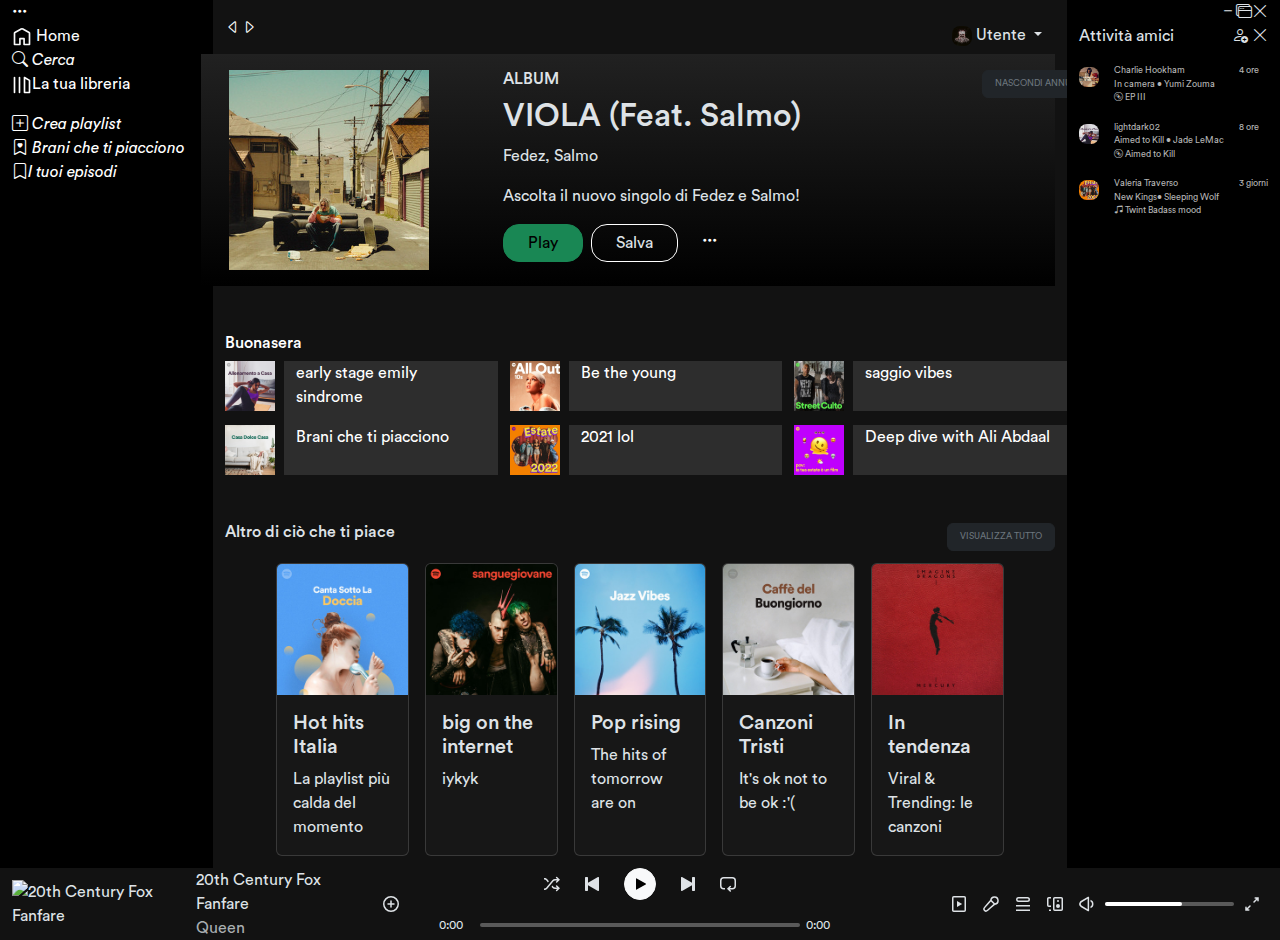
==== index.html @ 082aaffb "Merge branch 'develop' into Riccardo-search" ====
<!DOCTYPE html>
<html lang="en">
  <head>
    <meta charset="utf-8" />
    <meta name="viewport" content="width=device-width, initial-scale=1" />
    <title>Homepage spotify</title>
    <link
      href="https://cdn.jsdelivr.net/npm/bootstrap@5.3.2/dist/css/bootstrap.min.css"
      rel="stylesheet"
      integrity="sha384-T3c6CoIi6uLrA9TneNEoa7RxnatzjcDSCmG1MXxSR1GAsXEV/Dwwykc2MPK8M2HN"
      crossorigin="anonymous"
    />
    <link
      rel="stylesheet"
      href="https://cdn.jsdelivr.net/npm/bootstrap-icons@1.11.3/font/bootstrap-icons.min.css"
    />
    <link rel="stylesheet" href="assets/css/circular-font.css" />
    <link rel="stylesheet" href="assets/scss/main.css">
    <link rel="stylesheet" href="assets/scss/homepage.css" />
  </head>
  <body data-bs-theme="dark">
    <main>
      <div class="container-fluid">
        <div class="row">
          <div class="col-2 bg-black d-none d-md-block">
            <div class="mb-3">
              <a href="#" class="text-white">
                <i class="bi bi-three-dots"></i
              ></a>
              <br />
              <a href="#" class="text-light text-decoration-none">
                <svg
                  data-encore-id="icon"
                  role="img"
                  aria-hidden="true"
                  class="Svg-sc-ytk21e-0 bneLcE home-icon"
                  viewBox="0 0 24 24"
                >
                  <path
                    d="M12.5 3.247a1 1 0 0 0-1 0L4 7.577V20h4.5v-6a1 1 0 0 1 1-1h5a1 1 0 0 1 1 1v6H20V7.577l-7.5-4.33zm-2-1.732a3 3 0 0 1 3 0l7.5 4.33a2 2 0 0 1 1 1.732V21a1 1 0 0 1-1 1h-6.5a1 1 0 0 1-1-1v-6h-3v6a1 1 0 0 1-1 1H3a1 1 0 0 1-1-1V7.577a2 2 0 0 1 1-1.732l7.5-4.33z"
                  ></path>
                </svg>
                Home</a
              >
              <br />
              <a href="#" class="text-light text-decoration-none">
                <i class="bi bi-search"> Cerca</i></a
              >
              <br />
              <a href="#" class="text-white text-decoration-none">
                <svg
                  data-encore-id="icon"
                  role="img"
                  aria-hidden="true"
                  viewBox="0 0 24 24"
                  class="Svg-sc-ytk21e-0 bneLcE"
                >
                  <path
                    d="M14.5 2.134a1 1 0 0 1 1 0l6 3.464a1 1 0 0 1 .5.866V21a1 1 0 0 1-1 1h-6a1 1 0 0 1-1-1V3a1 1 0 0 1 .5-.866zM16 4.732V20h4V7.041l-4-2.309zM3 22a1 1 0 0 1-1-1V3a1 1 0 0 1 2 0v18a1 1 0 0 1-1 1zm6 0a1 1 0 0 1-1-1V3a1 1 0 0 1 2 0v18a1 1 0 0 1-1 1z"
                  ></path></svg
                >La tua libreria</a
              >
            </div>
            <div>
              <a href="#" class="text-white text-decoration-none">
                <i class="bi bi-plus-square"> Crea playlist</i></a
              >
              <br />
              <a href="#" class="text-white text-decoration-none">
                <i class="bi bi-bookmark-heart"> Brani che ti piacciono</i></a
              >
              <br />
              <a href="#" class="text-white text-decoration-none">
                <i class="bi bi-bookmark">I tuoi episodi</i>
              </a>
            </div>
            <div id="to-fill"></div>
          </div>
          <div class="col-12 col-md-8">
            <div class="row mt-3">
              <div class="col d-flex justify-content-between">
                <div class="d-flex flex-grow-1">
                  <a class="text-white" href="#"
                    ><i class="bi bi-caret-left"></i
                  ></a>
                  <a class="text-white" href="#"
                    ><i class="bi bi-caret-right"></i
                  ></a>
                </div>
                <div class="dropdown">
                  <button
                    class="btn btn-black dropdown-toggle"
                    type="button"
                    data-bs-toggle="dropdown"
                    aria-expanded="false"
                  >
                    <img
                      src="./assets/imgs/main/image-1.jpg"
                      alt="avatar"
                      class="avatar rounded-3"
                    />
                    Utente
                  </button>
                  <ul class="dropdown-menu">
                    <li><a class="dropdown-item" href="#">Action</a></li>
                    <li>
                      <a class="dropdown-item" href="#">Another action</a>
                    </li>
                    <li>
                      <a class="dropdown-item" href="#">Something else here</a>
                    </li>
                  </ul>
                </div>
              </div>
              <div class="row annuncio p-3 d-none d-md-flex">
                <div class="col-4">
                  <img
                    src="./assets/imgs/main/image-12.jpg"
                    alt="copertina album"
                    class="copertina"
                  />
                </div>
                <div class="col-7">
                  <h6>ALBUM</h6>
                  <h2>VIOLA (Feat. Salmo)</h2>
                  <p>Fedez, Salmo</p>
                  <p>Ascolta il nuovo singolo di Fedez e Salmo!</p>
                  <button
                    type="button"
                    class="btn btn-success roundel px-4 text-black"
                  >
                    Play
                  </button>
                  <button
                    type="button"
                    class="btn btn-black border border-white roundel px-4 mx-1"
                  >
                    Salva
                  </button>
                  <a href="#" class="text-white mx-3">
                    <i class="bi bi-three-dots"></i
                  ></a>
                </div>
                <div class="col-1">
                  <button
                    type="button"
                    class="btn btn-dark nascondi text-secondary"
                  >
                    NASCONDI ANNUNCI
                  </button>
                </div>
              </div>
            </div>
            <div class="col buonasera mt-5">
              <h6 class="text-white">Buonasera</h6>
              <div class="row">
                <!-- da mettere alla row qui sopra il gatter -->
                <div class="col">
                  <div class="row">
                    <div class="col-6 col-md-4">
                      <div class="row">
                        <div class="col-3">
                          <img src="./assets/imgs/main/image-14.jpg" />
                        </div>
                        <div class="col-9 early">
                          <p class="text-white">early stage emily sindrome</p>
                        </div>
                      </div>
                    </div>

                    <div class="col-6 col-md-4">
                      <div class="row">
                        <div class="col-3">
                          <img src="./assets/imgs/search/image-12.jpg" />
                        </div>
                        <div class="col-9 early">
                          <p class="text-white">Be the young</p>
                        </div>
                      </div>
                    </div>
                    <div class="col-6 col-md-4">
                      <div class="row">
                        <div class="col-3">
                          <img src="./assets/imgs/main/image-19.jpg" />
                        </div>
                        <div class="col-9 early">
                          <p class="text-white">saggio vibes</p>
                        </div>
                      </div>
                    </div>
                    <div class="col-6 col-md-4">
                      <div class="row">
                        <div class="col-3">
                          <img src="./assets/imgs/main/image-15.jpg" />
                        </div>
                        <div class="col-9 early">
                          <p class="text-white">Brani che ti piacciono</p>
                        </div>
                      </div>
                    </div>

                    <div class="col-6 col-md-4">
                      <div class="row">
                        <div class="col-3">
                          <img src="./assets/imgs/main/image-18.jpg" />
                        </div>
                        <div class="col-9 early">
                          <p class="text-white">2021 lol</p>
                        </div>
                      </div>
                    </div>

                    <div class="col-6 col-md-4">
                      <div class="row">
                        <div class="col-3">
                          <img src="./assets/imgs/main/image-2.jpg" />
                        </div>
                        <div class="col-9 early">
                          <p class="text-white">Deep dive with Ali Abdaal</p>
                        </div>
                      </div>
                    </div>
                  </div>
                </div>
              </div>
            </div>
            <div class="col mt-5">
              <div class="d-flex justify-content-between">
                <h6>Altro di ciò che ti piace</h6>
                <button
                  type="button"
                  class="btn btn-dark nascondi text-secondary"
                >
                  VISUALIZZA TUTTO
                </button>
              </div>
              <div
                class="row justify-content-center p-1 overflow-y-hidden flex-nowrap flex-lg-wrap"
              >
                <div class="col-4 col-md-2 p-1 m-1">
                  <div class="card h-100">
                    <img
                      src="./assets/imgs/main/image-9.jpg"
                      class="card-img-top"
                      alt="music"
                    />
                    <div class="card-body">
                      <h5 class="card-title">Hot hits Italia</h5>
                      <p class="card-text">La playlist più calda del momento</p>
                    </div>
                  </div>
                </div>
                <div class="col-4 col-md-2 p-1 m-1">
                  <div class="card h-100">
                    <img
                      src="./assets/imgs/main/image-8.jpg"
                      class="card-img-top"
                      alt="music"
                    />
                    <div class="card-body">
                      <h5 class="card-title">big on the internet</h5>
                      <p class="card-text">iykyk</p>
                    </div>
                  </div>
                </div>
                <div class="col-4 col-md-2 p-1 m-1">
                  <div class="card h-100">
                    <img
                      src="./assets/imgs/main/image-6.jpg"
                      class="card-img-top"
                      alt="music"
                    />
                    <div class="card-body">
                      <h5 class="card-title">Pop rising</h5>
                      <p class="card-text">The hits of tomorrow are on</p>
                    </div>
                  </div>
                </div>
                <div class="col-4 col-md-2 p-1 m-1">
                  <div class="card h-100">
                    <img
                      src="./assets/imgs/main/image-7.jpg"
                      class="card-img-top"
                      alt="music"
                    />
                    <div class="card-body">
                      <h5 class="card-title">Canzoni Tristi</h5>
                      <p class="card-text">It's ok not to be ok :'(</p>
                    </div>
                  </div>
                </div>
                <div class="col-4 col-md-2 p-1 m-1">
                  <div class="card h-100">
                    <img
                      src="./assets/imgs/main/image-11.jpg"
                      class="card-img-top"
                      alt="music"
                    />
                    <div class="card-body">
                      <h5 class="card-title">In tendenza</h5>
                      <p class="card-text">Viral & Trending: le canzoni</p>
                    </div>
                  </div>
                </div>
              </div>
            </div>
          </div>
          <div class="col-2 d-none d-md-block bg-black">
            <div class="d-flex justify-content-end">
              <i class="bi bi-dash"></i>
              <i class="bi bi-window-stack"></i>
              <i class="bi bi-x-lg"></i>
            </div>

            <div class="d-flex justify-content-between">
              <p>Attività amici</p>
              <p>
                <i class="bi bi-person-add"></i>
                <i class="bi bi-x-lg"></i>
              </p>
            </div>
            <div class="row">
              <div class="col-2">
                <img
                  src="./assets/imgs/main/image-16.jpg"
                  class="avatar rounded-3"
                  alt="avatar"
                />
              </div>
              <div class="col-7 nascondi">
                <p>
                  Charlie Hookham<br />In camera • Yumi Zouma <br /><i
                    class="bi bi-disc"
                  ></i>
                  EP III
                </p>
              </div>
              <div class="col-3 nascondi">4 ore</div>
            </div>
            <div class="row">
              <div class="col-2">
                <img
                  src="./assets/imgs/main/image-14.jpg"
                  class="avatar rounded-3"
                  alt="avatar"
                />
              </div>
              <div class="col-7 nascondi">
                <p>
                  lightdark02<br />Aimed to Kill • Jade LeMac <br /><i
                    class="bi bi-disc"
                  ></i>
                  Aimed to Kill
                </p>
              </div>
              <div class="col-3 nascondi">8 ore</div>
            </div>
            <div class="row">
              <div class="col-2">
                <img
                  src="./assets/imgs/main/image-18.jpg"
                  class="avatar rounded-3"
                  alt="avatar"
                />
              </div>
              <div class="col-7 nascondi">
                <p>
                  Valeria Traverso<br />New Kings• Sleeping Wolf<br /><i
                    class="bi bi-music-note-beamed"
                  ></i>
                  Twint Badass mood
                </p>
              </div>
              <div class="col-3 nascondi">3 giorni</div>
            </div>
          </div>
        </div>
      </div>
    </main>
    <footer>
      <div class="container-fluid">
        <div class="row player">
          <div class="col-md-4 d-flex align-items-center">
            <div>
              <!-- Cover image -->
              <img id="player-cover-image" src="" alt="" />
            </div>
            <div class="mx-2">
              <p class="m-0" id="player-title"></p>
              <p class="m-0 "><a id="player-artist" href="##" class="text-decoration-underline-hover text-decoration-none text-body-secondary"></a></p>
            </div>
            <div class="m-3"><button
              class="btn background-transparent border-0 d-flex p-0"><span class="icon-medium"><i class="si si-plus-circle"></i></span></button></div>
          </div>
          <div class="col-md-4">
            <div class="audio-icons d-flex align-items-center justify-content-center column-gap-4">
              <button class="btn background-transparent border-0 d-flex p-0" id="player-shuffle"><span class="icon-medium"><i class="si si-shuffle"></i></span></button>
              <button class="btn background-transparent border-0 d-flex p-0" id="player-prev">
              <span class="icon-medium "><i class="si si-prev"></i></span></button>
              <button
              id="player-play-pause-button"
                class="btn btn-light p-0 d-flex align-items-center justify-content-center rounded-circle play-pause-button"
                aria-label="Play"
                data-testid="control-button-playpause"
                style="--button-size: 32px"
              >
                <span class="icon-medium"><i class="si si-play"></i></span>
              </button>
              <button class="btn background-transparent border-0 d-flex p-0" id="player-next"><span class="icon-medium"><i class="si si-next"></i></span></button>
              <button class="btn background-transparent border-0 d-flex p-0" id="player-loop"><span class="icon-medium"><i class="si si-loop"></i></span></button>

            </div>
            <audio id="audio-player" class="d-none" controls>
              <!-- inserire qui l'id del brano corrente -->
              <source id="audio-source" src="" type="audio/mp3" />
            </audio>
            <div id="custom-audio-controls" class="mt-3 d-flex align-items-center column-gap-1">
              <span id="current-time" class="time">0:00</span>
              
              <input type="range" id="seek-bar" value="0" min="0" max="0" step="0.000001" class="w-100"/>
              <span id="duration" class="time">0:00</span>
            </div>
          </div>
          <div
            class="col-md-4 d-flex flex-row align-items-center justify-content-end"
          >
            <button
              class="btn background-transparent border-0 d-flex p-2"
              data-testid="control-button-npv"
              data-active="true"
              aria-pressed="true"
              aria-label="Vista Stai ascoltando"
              data-encore-id="buttonTertiary"
            >
              <span
                class="icon-medium"
                ><i class="si si-play-square"></i></span>
            </button>
            <button
              class="btn background-transparent border-0 d-flex p-2"
              data-testid="lyrics-button"
              data-active="false"
              aria-pressed="false"
              aria-label="Lyrics"
              data-encore-id="buttonTertiary"
            >
              <span
                class="icon-medium"
                ><i class="si si-microphone"></i></span>
            </button>
            <button
              class="btn background-transparent border-0 d-flex p-2"
              data-testid="control-button-queue"
              data-active="false"
              aria-pressed="false"
              aria-label="Coda"
              data-encore-id="buttonTertiary"
              id="player-quee"
            >
              <span class="icon-medium"><i class="si si-quee"></i></span>
            </button>
            <button
              class="btn background-transparent border-0 d-flex p-2"
              aria-label="Connetti a un dispositivo"
              aria-expanded="false"
              id="device-picker-icon-button"
            >
              <span class="icon-medium"><i class="si si-devices"></i></span>
            </button>
            <div
              class="d-flex align-items-center"
              data-testid="volume-bar"
              dir="ltr"
              style="--button-size: 32px; --slider-width: 100%"
            >
              <button
                class="btn background-transparent border-0 d-flex p-2"
                aria-label="Disattiva audio"
                aria-describedby="volume-icon"
                data-testid="volume-bar-toggle-mute-button"
                id="volume-button"
              >
                <span class="icon-medium"><i class="si si-volume-medium"></i></span>
              </button>
              <div class="d-flex">
                <div class="d-flex">
                  <label class="hidden-visually d-flex"
                    ><input type="range" min="0" max="1" step="0.01" value="0.6" id="volume-input"
                  /></label>
                  <div
                    class="d-flex"
                    data-testid="progress-bar"
                    style="--progress-bar-transform: 100%"
                  >
                    <div
                      class="d-flex"
                      data-testid="progress-bar-background"
                    >
                      <div class=" d-flex">
                        <div class=" d-flex"></div>
                      </div>
                      <div class="d-flex" ></div>
                    </div>
                    <div style="width: 100%"></div>
                  </div>
                </div>
              </div>
            </div>
            <button
              class="btn background-transparent border-0 d-flex p-2"
              data-testid="pip-toggle-button"
              data-active="false"
              aria-pressed="false"
              aria-label="Apri mini player"
              data-encore-id="buttonTertiary"
            >
              <span class="icon-medium"><i class="si si-fullscreen"></i></span>
            </button>
          </div>
        </div>
      </div>
    </footer>

    <script
      src="https://cdn.jsdelivr.net/npm/bootstrap@5.3.2/dist/js/bootstrap.bundle.min.js"
      integrity="sha384-C6RzsynM9kWDrMNeT87bh95OGNyZPhcTNXj1NW7RuBCsyN/o0jlpcV8Qyq46cDfL"
      crossorigin="anonymous"
    ></script>
    <script src="script/icons.js"></script>
    <script src="script/tools.js"></script>
    <!-- <script src="https://code.jquery.com/jquery-3.6.4.min.js"></script> -->
    <script src="script/player2.js"></script>
  </body>
</html>
---- assets/css/circular-font.css ----
@font-face {
  font-family: "Circular";
  src: url(../fonts/CircularStd-Light.otf);
  font-weight: 300;
  font-style: normal;
}
@font-face {
  font-family: "Circular";
  src: url(../fonts/CircularStd-LightItalic.otf);
  font-weight: 300;
  font-style: italic;
}
@font-face {
  font-family: "Circular";
  src: url(../fonts/CircularStd-Book.otf);
  font-weight: 400;
  font-style: normal;
}
@font-face {
  font-family: "Circular";
  src: url(../fonts/CircularStd-BookItalic.otf);
  font-weight: 400;
  font-style: italic;
}
@font-face {
  font-family: "Circular";
  src: url(../fonts/CircularStd-Medium.otf);
  font-weight: 500;
  font-style: normal;
}
@font-face {
  font-family: "Circular";
  src: url(../fonts/CircularStd-MediumItalic.otf);
  font-weight: 500;
  font-style: italic;
}
@font-face {
  font-family: "Circular";
  src: url(../fonts/CircularStd-MediumItalic.otf);
  font-weight: 500;
  font-style: italic;
}
@font-face {
  font-family: "Circular";
  src: url(../fonts/CircularStd-Bold.otf);
  font-weight: 700;
  font-style: normal;
}
@font-face {
  font-family: "Circular";
  src: url(../fonts/CircularStd-BoldItalic.otf);
  font-weight: 700;
  font-style: italic;
}
@font-face {
  font-family: "Circular";
  src: url(../fonts/CircularStd-Black.otf);
  font-weight: 900;
  font-style: normal;
}
@font-face {
  font-family: "Circular";
  src: url(../fonts/CircularStd-BlackItalic.otf);
  font-weight: 900;
  font-style: italic;
}
---- assets/scss/homepage.css ----
body {
  font-family: Circular;
  background-color: #121212;
}

.avatar {
  width: 20px;
}

.copertina {
  width: 200px;
}

.nascondi {
  font-size: 9px;
}

.annuncio {
  background: -webkit-gradient(linear, left top, left bottom, from(#212121), to(#000000));
  background: linear-gradient(to bottom, #212121, #000000);
}

.buonasera img {
  width: 50px;
}

.early {
  background-color: #2d2d2d;
}

.card {
  background-color: #171717;
}

footer img {
  width: 40px;
}

.roundel {
  border-top-right-radius: 1rem;
  border-bottom-right-radius: 1rem;
  border-top-left-radius: 1rem;
  border-bottom-left-radius: 1rem;
}

/* Nasconde i controlli dell'elemento audio tranne la barra dei secondi */
audio {
  width: 100%; /* Imposta la larghezza desiderata */
}

audio::-webkit-media-controls {
  display: none !important;
}

audio::-webkit-media-controls-panel {
  display: -webkit-box;
  display: flex;
  -webkit-box-pack: justify;
          justify-content: space-between;
}

audio::-webkit-media-controls-current-time-display,
audio::-webkit-media-controls-time-remaining-display {
  display: -webkit-box !important;
  display: flex !important;
}

.d-none svg {
  margin-left: 0;
  margin-right: 0;
  width: 20px;
}/*# sourceMappingURL=homepage.css.map */
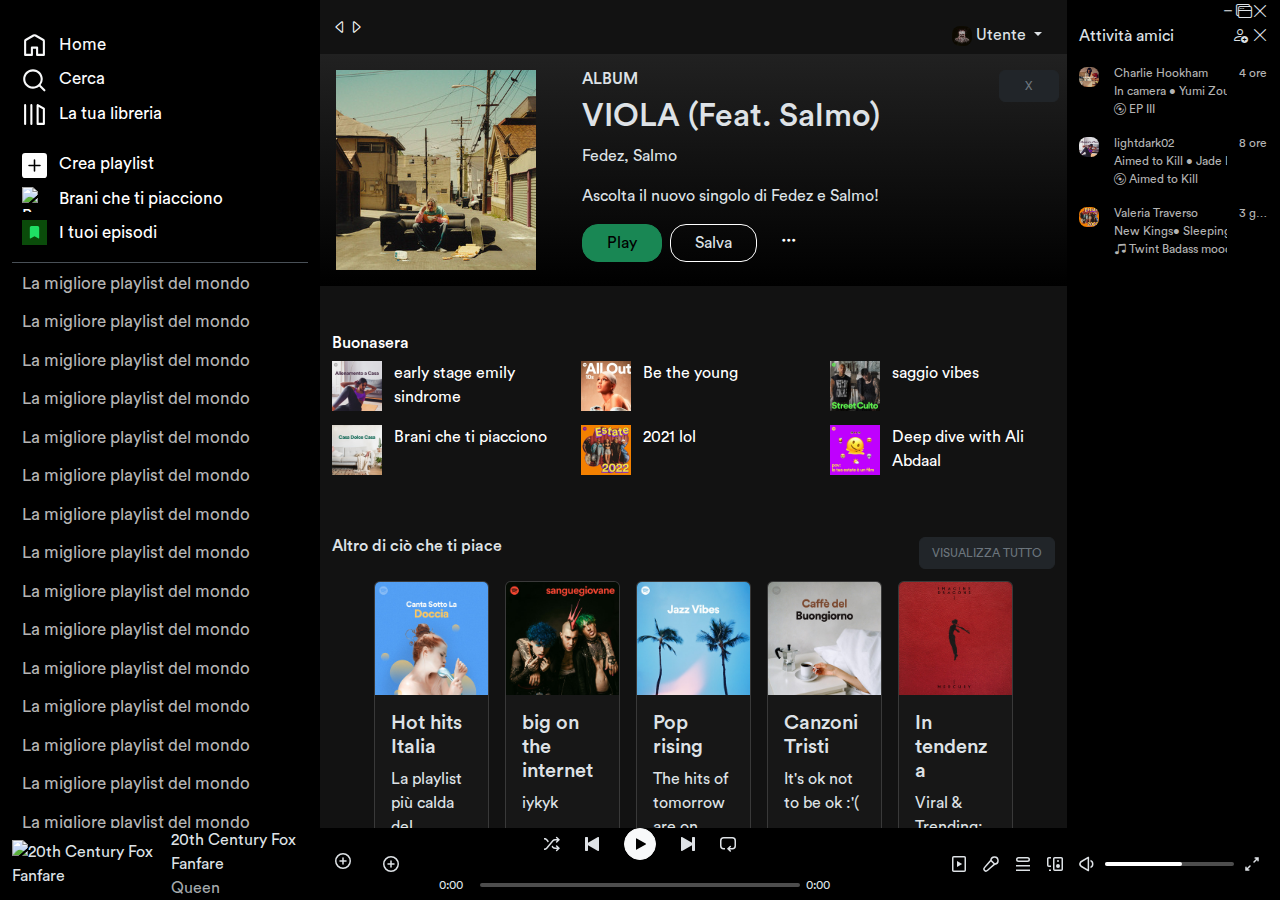
==== commit ffcbe43f: "Merge branch 'develop' into Riccardo-search" ====
--- a/index.html
+++ b/index.html
@@ -1,534 +1,578 @@
 <!DOCTYPE html>
 <html lang="en">
-  <head>
-    <meta charset="utf-8" />
-    <meta name="viewport" content="width=device-width, initial-scale=1" />
-    <title>Homepage spotify</title>
-    <link
-      href="https://cdn.jsdelivr.net/npm/bootstrap@5.3.2/dist/css/bootstrap.min.css"
-      rel="stylesheet"
-      integrity="sha384-T3c6CoIi6uLrA9TneNEoa7RxnatzjcDSCmG1MXxSR1GAsXEV/Dwwykc2MPK8M2HN"
-      crossorigin="anonymous"
-    />
-    <link
-      rel="stylesheet"
-      href="https://cdn.jsdelivr.net/npm/bootstrap-icons@1.11.3/font/bootstrap-icons.min.css"
-    />
-    <link rel="stylesheet" href="assets/css/circular-font.css" />
-    <link rel="stylesheet" href="assets/scss/main.css">
-    <link rel="stylesheet" href="assets/scss/homepage.css" />
-  </head>
-  <body data-bs-theme="dark">
-    <main>
-      <div class="container-fluid">
-        <div class="row">
-          <div class="col-2 bg-black d-none d-md-block">
-            <div class="mb-3">
-              <a href="#" class="text-white">
-                <i class="bi bi-three-dots"></i
-              ></a>
-              <br />
-              <a href="#" class="text-light text-decoration-none">
-                <svg
-                  data-encore-id="icon"
-                  role="img"
-                  aria-hidden="true"
-                  class="Svg-sc-ytk21e-0 bneLcE home-icon"
-                  viewBox="0 0 24 24"
-                >
-                  <path
-                    d="M12.5 3.247a1 1 0 0 0-1 0L4 7.577V20h4.5v-6a1 1 0 0 1 1-1h5a1 1 0 0 1 1 1v6H20V7.577l-7.5-4.33zm-2-1.732a3 3 0 0 1 3 0l7.5 4.33a2 2 0 0 1 1 1.732V21a1 1 0 0 1-1 1h-6.5a1 1 0 0 1-1-1v-6h-3v6a1 1 0 0 1-1 1H3a1 1 0 0 1-1-1V7.577a2 2 0 0 1 1-1.732l7.5-4.33z"
-                  ></path>
-                </svg>
-                Home</a
-              >
-              <br />
-              <a href="#" class="text-light text-decoration-none">
-                <i class="bi bi-search"> Cerca</i></a
-              >
-              <br />
-              <a href="#" class="text-white text-decoration-none">
-                <svg
-                  data-encore-id="icon"
-                  role="img"
-                  aria-hidden="true"
-                  viewBox="0 0 24 24"
-                  class="Svg-sc-ytk21e-0 bneLcE"
-                >
-                  <path
-                    d="M14.5 2.134a1 1 0 0 1 1 0l6 3.464a1 1 0 0 1 .5.866V21a1 1 0 0 1-1 1h-6a1 1 0 0 1-1-1V3a1 1 0 0 1 .5-.866zM16 4.732V20h4V7.041l-4-2.309zM3 22a1 1 0 0 1-1-1V3a1 1 0 0 1 2 0v18a1 1 0 0 1-1 1zm6 0a1 1 0 0 1-1-1V3a1 1 0 0 1 2 0v18a1 1 0 0 1-1 1z"
-                  ></path></svg
-                >La tua libreria</a
-              >
-            </div>
-            <div>
-              <a href="#" class="text-white text-decoration-none">
-                <i class="bi bi-plus-square"> Crea playlist</i></a
-              >
-              <br />
-              <a href="#" class="text-white text-decoration-none">
-                <i class="bi bi-bookmark-heart"> Brani che ti piacciono</i></a
-              >
-              <br />
-              <a href="#" class="text-white text-decoration-none">
-                <i class="bi bi-bookmark">I tuoi episodi</i>
-              </a>
-            </div>
-            <div id="to-fill"></div>
-          </div>
-          <div class="col-12 col-md-8">
-            <div class="row mt-3">
-              <div class="col d-flex justify-content-between">
-                <div class="d-flex flex-grow-1">
-                  <a class="text-white" href="#"
-                    ><i class="bi bi-caret-left"></i
-                  ></a>
-                  <a class="text-white" href="#"
-                    ><i class="bi bi-caret-right"></i
-                  ></a>
-                </div>
-                <div class="dropdown">
-                  <button
-                    class="btn btn-black dropdown-toggle"
-                    type="button"
-                    data-bs-toggle="dropdown"
-                    aria-expanded="false"
-                  >
-                    <img
-                      src="./assets/imgs/main/image-1.jpg"
-                      alt="avatar"
-                      class="avatar rounded-3"
-                    />
-                    Utente
-                  </button>
-                  <ul class="dropdown-menu">
-                    <li><a class="dropdown-item" href="#">Action</a></li>
-                    <li>
-                      <a class="dropdown-item" href="#">Another action</a>
-                    </li>
-                    <li>
-                      <a class="dropdown-item" href="#">Something else here</a>
-                    </li>
-                  </ul>
-                </div>
-              </div>
-              <div class="row annuncio p-3 d-none d-md-flex">
-                <div class="col-4">
-                  <img
-                    src="./assets/imgs/main/image-12.jpg"
-                    alt="copertina album"
-                    class="copertina"
-                  />
-                </div>
-                <div class="col-7">
-                  <h6>ALBUM</h6>
-                  <h2>VIOLA (Feat. Salmo)</h2>
-                  <p>Fedez, Salmo</p>
-                  <p>Ascolta il nuovo singolo di Fedez e Salmo!</p>
-                  <button
-                    type="button"
-                    class="btn btn-success roundel px-4 text-black"
-                  >
-                    Play
-                  </button>
-                  <button
-                    type="button"
-                    class="btn btn-black border border-white roundel px-4 mx-1"
-                  >
-                    Salva
-                  </button>
-                  <a href="#" class="text-white mx-3">
-                    <i class="bi bi-three-dots"></i
-                  ></a>
-                </div>
-                <div class="col-1">
-                  <button
-                    type="button"
-                    class="btn btn-dark nascondi text-secondary"
-                  >
-                    NASCONDI ANNUNCI
-                  </button>
-                </div>
-              </div>
-            </div>
-            <div class="col buonasera mt-5">
-              <h6 class="text-white">Buonasera</h6>
-              <div class="row">
-                <!-- da mettere alla row qui sopra il gatter -->
-                <div class="col">
-                  <div class="row">
-                    <div class="col-6 col-md-4">
-                      <div class="row">
-                        <div class="col-3">
-                          <img src="./assets/imgs/main/image-14.jpg" />
-                        </div>
-                        <div class="col-9 early">
-                          <p class="text-white">early stage emily sindrome</p>
-                        </div>
-                      </div>
-                    </div>
+	<head>
+		<meta charset="utf-8" />
+		<meta name="viewport" content="width=device-width, initial-scale=1" />
+		<title>Homepage spotify</title>
+		<link
+			href="https://cdn.jsdelivr.net/npm/bootstrap@5.3.2/dist/css/bootstrap.min.css"
+			rel="stylesheet"
+			integrity="sha384-T3c6CoIi6uLrA9TneNEoa7RxnatzjcDSCmG1MXxSR1GAsXEV/Dwwykc2MPK8M2HN"
+			crossorigin="anonymous"
+		/>
+		<link
+			rel="stylesheet"
+			href="https://cdn.jsdelivr.net/npm/bootstrap-icons@1.11.3/font/bootstrap-icons.min.css"
+		/>
+		<link rel="stylesheet" href="assets/css/circular-font.css" />
+		<link rel="stylesheet" href="assets/scss/main.css" />
+		<link rel="stylesheet" href="assets/scss/homepage.css" />
+	</head>
+	<body data-bs-theme="dark">
+		<main>
+			<div class="container-fluid">
+				<div class="row">
+					<div class="col-3 bg-black d-none d-md-block">
+						<div class="mb-4 mt-4 prime-icone">
+							<div class="mb-2 d-flex align-items-center"></div>
+							<div class="mb-2 d-flex align-items-center">
+								<a href="./index.html" class="text-light text-decoration-none">
+									<svg
+										data-encore-id="icon"
+										role="img"
+										aria-hidden="true"
+										class="Svg-sc-ytk21e-0 bneLcE home-icon me-2"
+										viewBox="0 0 24 24"
+									>
+										<path
+											d="M12.5 3.247a1 1 0 0 0-1 0L4 7.577V20h4.5v-6a1 1 0 0 1 1-1h5a1 1 0 0 1 1 1v6H20V7.577l-7.5-4.33zm-2-1.732a3 3 0 0 1 3 0l7.5 4.33a2 2 0 0 1 1 1.732V21a1 1 0 0 1-1 1h-6.5a1 1 0 0 1-1-1v-6h-3v6a1 1 0 0 1-1 1H3a1 1 0 0 1-1-1V7.577a2 2 0 0 1 1-1.732l7.5-4.33z"
+										></path>
+									</svg>
+									Home</a
+								>
+							</div>
+							<div class="mb-2 d-flex align-items-center">
+								<a href="./search.html" class="text-light text-decoration-none">
+									<svg
+										data-encore-id="icon"
+										role="img"
+										aria-hidden="true"
+										class="Svg-sc-ytk21e-0 bneLcE search-icon me-2"
+										viewBox="0 0 24 24"
+									>
+										<path
+											d="M10.533 1.279c-5.18 0-9.407 4.14-9.407 9.279s4.226 9.279 9.407 9.279c2.234 0 4.29-.77 5.907-2.058l4.353 4.353a1 1 0 1 0 1.414-1.414l-4.344-4.344a9.157 9.157 0 0 0 2.077-5.816c0-5.14-4.226-9.28-9.407-9.28zm-7.407 9.279c0-4.006 3.302-7.28 7.407-7.28s7.407 3.274 7.407 7.28-3.302 7.279-7.407 7.279-7.407-3.273-7.407-7.28z"
+										></path>
+									</svg>
+									Cerca</a
+								>
+							</div>
+							<div class="mb-2 d-flex align-items-center">
+								<a href="#" class="text-white text-decoration-none">
+									<svg
+										data-encore-id="icon"
+										role="img"
+										aria-hidden="true"
+										viewBox="0 0 24 24"
+										class="Svg-sc-ytk21e-0 bneLcE me-2"
+									>
+										<path
+											d="M14.5 2.134a1 1 0 0 1 1 0l6 3.464a1 1 0 0 1 .5.866V21a1 1 0 0 1-1 1h-6a1 1 0 0 1-1-1V3a1 1 0 0 1 .5-.866zM16 4.732V20h4V7.041l-4-2.309zM3 22a1 1 0 0 1-1-1V3a1 1 0 0 1 2 0v18a1 1 0 0 1-1 1zm6 0a1 1 0 0 1-1-1V3a1 1 0 0 1 2 0v18a1 1 0 0 1-1 1z"
+										></path>
+									</svg>
+									La tua libreria</a
+								>
+							</div>
+						</div>
+						<div class="icone2">
+							<div class="mb-2">
+								<a href="#" class="text-white text-decoration-none">
+									<svg
+										xmlns="http://www.w3.org/2000/svg"
+										width="16"
+										height="16"
+										fill="currentColor"
+										class="bi bi-plus-square-fill me-2"
+										viewBox="0 0 16 16"
+									>
+										<path
+											d="M2 0a2 2 0 0 0-2 2v12a2 2 0 0 0 2 2h12a2 2 0 0 0 2-2V2a2 2 0 0 0-2-2zm6.5 4.5v3h3a.5.5 0 0 1 0 1h-3v3a.5.5 0 0 1-1 0v-3h-3a.5.5 0 0 1 0-1h3v-3a.5.5 0 0 1 1 0"
+										/>
+									</svg>
+									Crea playlist</a
+								>
+							</div>
+							<div class="mb-2">
+								<a href="#" class="text-white text-decoration-none">
+									<img
+										aria-hidden="true"
+										draggable="false"
+										loading="eager"
+										src="https://misc.scdn.co/liked-songs/liked-songs-64.png"
+										data-testid="entity-image"
+										alt="Brani che ti piacciono"
+										class="me-2 mMx2LUixlnN_Fu45JpFB iJp40IxKg6emF6KYJ414 Yn2Ei5QZn19gria6LjZj brani-like"
+										srcset="
+											https://misc.scdn.co/liked-songs/liked-songs-64.png   32w,
+											https://misc.scdn.co/liked-songs/liked-songs-64.png   64w,
+											https://misc.scdn.co/liked-songs/liked-songs-300.png 150w,
+											https://misc.scdn.co/liked-songs/liked-songs-300.png 300w,
+											https://misc.scdn.co/liked-songs/liked-songs-640.png 320w,
+											https://misc.scdn.co/liked-songs/liked-songs-640.png 640w
+										"
+									/>
+									Brani che ti piacciono</a
+								>
+							</div>
+							<div class="mb-2 pb-3 border-bottom">
+								<a href="#" class="text-white text-decoration-none d-flex">
+									<button class="d-flex align-items-center justify-content-center">
+										<svg
+											xmlns="http://www.w3.org/2000/svg"
+											width="16"
+											height="16"
+											fill="currentColor"
+											class="bi bi-bookmark-fill"
+											viewBox="0 0 16 16"
+										>
+											<path
+												d="M2 2v13.5a.5.5 0 0 0 .74.439L8 13.069l5.26 2.87A.5.5 0 0 0 14 15.5V2a2 2 0 0 0-2-2H4a2 2 0 0 0-2 2"
+											/>
+										</svg>
+									</button>
+									I tuoi episodi
+								</a>
+							</div>
+						</div>
+						<div id="to-fill"></div>
+						<div class="playlist overflow-y-auto">
+							<p>La migliore playlist del mondo</p>
+							<p>La migliore playlist del mondo</p>
+							<p>La migliore playlist del mondo</p>
+							<p>La migliore playlist del mondo</p>
+							<p>La migliore playlist del mondo</p>
+							<p>La migliore playlist del mondo</p>
+							<p>La migliore playlist del mondo</p>
+							<p>La migliore playlist del mondo</p>
+							<p>La migliore playlist del mondo</p>
+							<p>La migliore playlist del mondo</p>
+							<p>La migliore playlist del mondo</p>
+							<p>La migliore playlist del mondo</p>
+							<p>La migliore playlist del mondo</p>
+							<p>La migliore playlist del mondo</p>
+							<p>La migliore playlist del mondo</p>
+							<p>La migliore playlist del mondo</p>
+							<p>La migliore playlist del mondo</p>
+							<p>La migliore playlist del mondo</p>
+							<p>La migliore playlist del mondo</p>
+							<p>La migliore playlist del mondo</p>
+						</div>
+					</div>
+					<div class="col-12 col-md-7">
+						<div class="row mt-3">
+							<div class="col d-flex justify-content-between">
+								<div class="d-flex flex-grow-1">
+									<a class="text-white" href="#"><i class="bi bi-caret-left"></i></a>
+									<a class="text-white" href="#"><i class="bi bi-caret-right"></i></a>
+								</div>
+								<div class="dropdown">
+									<button
+										class="btn btn-black dropdown-toggle"
+										type="button"
+										data-bs-toggle="dropdown"
+										aria-expanded="false"
+									>
+										<img
+											src="./assets/imgs/main/image-1.jpg"
+											alt="avatar"
+											class="avatar rounded-3"
+										/>
+										Utente
+									</button>
+									<ul class="dropdown-menu">
+										<li><a class="dropdown-item" href="#">Action</a></li>
+										<li>
+											<a class="dropdown-item" href="#">Another action</a>
+										</li>
+										<li>
+											<a class="dropdown-item" href="#">Something else here</a>
+										</li>
+									</ul>
+								</div>
+							</div>
+							<div class="annuncio p-3 d-none d-md-flex">
+								<div class="col-md-4">
+									<img
+										src="./assets/imgs/main/image-12.jpg"
+										alt="copertina album"
+										class="copertina img-fluid"
+									/>
+								</div>
+								<div class="col-md-7 ms-2">
+									<h6>ALBUM</h6>
+									<h2>VIOLA (Feat. Salmo)</h2>
+									<p>Fedez, Salmo</p>
+									<p>Ascolta il nuovo singolo di Fedez e Salmo!</p>
+									<button type="button" class="btn btn-success roundel px-4 text-black">
+										Play
+									</button>
+									<button type="button" class="btn btn-black border border-white roundel px-4 mx-1">
+										Salva
+									</button>
+									<a href="#" class="text-white mx-3"> <i class="bi bi-three-dots"></i></a>
+								</div>
+								<div class="col-1">
+									<button type="button" class="btn btn-dark nascondi text-secondary w-100">
+										X
+									</button>
+								</div>
+							</div>
+						</div>
+						<div class="col buonasera mt-5">
+							<h6 class="text-white">Buonasera</h6>
+							<div class="row">
+								<div class="col">
+									<div class="row">
+										<div class="col-6 col-md-4">
+											<div class="row">
+												<div class="col-3">
+													<img src="./assets/imgs/main/image-14.jpg" />
+												</div>
+												<div class="col-9 early">
+													<p class="text-white">early stage emily sindrome</p>
+												</div>
+											</div>
+										</div>
 
-                    <div class="col-6 col-md-4">
-                      <div class="row">
-                        <div class="col-3">
-                          <img src="./assets/imgs/search/image-12.jpg" />
-                        </div>
-                        <div class="col-9 early">
-                          <p class="text-white">Be the young</p>
-                        </div>
-                      </div>
-                    </div>
-                    <div class="col-6 col-md-4">
-                      <div class="row">
-                        <div class="col-3">
-                          <img src="./assets/imgs/main/image-19.jpg" />
-                        </div>
-                        <div class="col-9 early">
-                          <p class="text-white">saggio vibes</p>
-                        </div>
-                      </div>
-                    </div>
-                    <div class="col-6 col-md-4">
-                      <div class="row">
-                        <div class="col-3">
-                          <img src="./assets/imgs/main/image-15.jpg" />
-                        </div>
-                        <div class="col-9 early">
-                          <p class="text-white">Brani che ti piacciono</p>
-                        </div>
-                      </div>
-                    </div>
+										<div class="col-6 col-md-4">
+											<div class="row">
+												<div class="col-3">
+													<img src="./assets/imgs/search/image-12.jpg" />
+												</div>
+												<div class="col-9 early">
+													<p class="text-white">Be the young</p>
+												</div>
+											</div>
+										</div>
+										<div class="col-6 col-md-4">
+											<div class="row">
+												<div class="col-3">
+													<img src="./assets/imgs/main/image-19.jpg" />
+												</div>
+												<div class="col-9 early">
+													<p class="text-white">saggio vibes</p>
+												</div>
+											</div>
+										</div>
+										<div class="col-6 col-md-4">
+											<div class="row">
+												<div class="col-3">
+													<img src="./assets/imgs/main/image-15.jpg" />
+												</div>
+												<div class="col-9 early">
+													<p class="text-white">Brani che ti piacciono</p>
+												</div>
+											</div>
+										</div>
 
-                    <div class="col-6 col-md-4">
-                      <div class="row">
-                        <div class="col-3">
-                          <img src="./assets/imgs/main/image-18.jpg" />
-                        </div>
-                        <div class="col-9 early">
-                          <p class="text-white">2021 lol</p>
-                        </div>
-                      </div>
-                    </div>
+										<div class="col-6 col-md-4">
+											<div class="row">
+												<div class="col-3">
+													<img src="./assets/imgs/main/image-18.jpg" />
+												</div>
+												<div class="col-9 early">
+													<p class="text-white">2021 lol</p>
+												</div>
+											</div>
+										</div>
 
-                    <div class="col-6 col-md-4">
-                      <div class="row">
-                        <div class="col-3">
-                          <img src="./assets/imgs/main/image-2.jpg" />
-                        </div>
-                        <div class="col-9 early">
-                          <p class="text-white">Deep dive with Ali Abdaal</p>
-                        </div>
-                      </div>
-                    </div>
-                  </div>
-                </div>
-              </div>
-            </div>
-            <div class="col mt-5">
-              <div class="d-flex justify-content-between">
-                <h6>Altro di ciò che ti piace</h6>
-                <button
-                  type="button"
-                  class="btn btn-dark nascondi text-secondary"
-                >
-                  VISUALIZZA TUTTO
-                </button>
-              </div>
-              <div
-                class="row justify-content-center p-1 overflow-y-hidden flex-nowrap flex-lg-wrap"
-              >
-                <div class="col-4 col-md-2 p-1 m-1">
-                  <div class="card h-100">
-                    <img
-                      src="./assets/imgs/main/image-9.jpg"
-                      class="card-img-top"
-                      alt="music"
-                    />
-                    <div class="card-body">
-                      <h5 class="card-title">Hot hits Italia</h5>
-                      <p class="card-text">La playlist più calda del momento</p>
-                    </div>
-                  </div>
-                </div>
-                <div class="col-4 col-md-2 p-1 m-1">
-                  <div class="card h-100">
-                    <img
-                      src="./assets/imgs/main/image-8.jpg"
-                      class="card-img-top"
-                      alt="music"
-                    />
-                    <div class="card-body">
-                      <h5 class="card-title">big on the internet</h5>
-                      <p class="card-text">iykyk</p>
-                    </div>
-                  </div>
-                </div>
-                <div class="col-4 col-md-2 p-1 m-1">
-                  <div class="card h-100">
-                    <img
-                      src="./assets/imgs/main/image-6.jpg"
-                      class="card-img-top"
-                      alt="music"
-                    />
-                    <div class="card-body">
-                      <h5 class="card-title">Pop rising</h5>
-                      <p class="card-text">The hits of tomorrow are on</p>
-                    </div>
-                  </div>
-                </div>
-                <div class="col-4 col-md-2 p-1 m-1">
-                  <div class="card h-100">
-                    <img
-                      src="./assets/imgs/main/image-7.jpg"
-                      class="card-img-top"
-                      alt="music"
-                    />
-                    <div class="card-body">
-                      <h5 class="card-title">Canzoni Tristi</h5>
-                      <p class="card-text">It's ok not to be ok :'(</p>
-                    </div>
-                  </div>
-                </div>
-                <div class="col-4 col-md-2 p-1 m-1">
-                  <div class="card h-100">
-                    <img
-                      src="./assets/imgs/main/image-11.jpg"
-                      class="card-img-top"
-                      alt="music"
-                    />
-                    <div class="card-body">
-                      <h5 class="card-title">In tendenza</h5>
-                      <p class="card-text">Viral & Trending: le canzoni</p>
-                    </div>
-                  </div>
-                </div>
-              </div>
-            </div>
-          </div>
-          <div class="col-2 d-none d-md-block bg-black">
-            <div class="d-flex justify-content-end">
-              <i class="bi bi-dash"></i>
-              <i class="bi bi-window-stack"></i>
-              <i class="bi bi-x-lg"></i>
-            </div>
+										<div class="col-6 col-md-4">
+											<div class="row">
+												<div class="col-3">
+													<img src="./assets/imgs/main/image-2.jpg" />
+												</div>
+												<div class="col-9 early">
+													<p class="text-white">Deep dive with Ali Abdaal</p>
+												</div>
+											</div>
+										</div>
+									</div>
+								</div>
+							</div>
+						</div>
+						<div class="col mt-5">
+							<div class="d-flex justify-content-between">
+								<h6>Altro di ciò che ti piace</h6>
+								<button type="button" class="btn btn-dark nascondi text-secondary">
+									VISUALIZZA TUTTO
+								</button>
+							</div>
+							<div
+								class="row justify-content-center p-1 overflow-y-hidden flex-nowrap flex-lg-wrap"
+							>
+								<div class="col-4 col-xl-2 p-1 m-1">
+									<div class="card h-100">
+										<img src="./assets/imgs/main/image-9.jpg" class="card-img-top" alt="music" />
+										<div class="card-body">
+											<h5 class="card-title">Hot hits Italia</h5>
+											<p class="card-text">La playlist più calda del momento</p>
+										</div>
+									</div>
+								</div>
+								<div class="col-4 col-xl-2 p-1 m-1">
+									<div class="card h-100">
+										<img src="./assets/imgs/main/image-8.jpg" class="card-img-top" alt="music" />
+										<div class="card-body">
+											<h5 class="card-title">big on the internet</h5>
+											<p class="card-text">iykyk</p>
+										</div>
+									</div>
+								</div>
+								<div class="col-4 col-xl-2 p-1 m-1">
+									<div class="card h-100">
+										<img src="./assets/imgs/main/image-6.jpg" class="card-img-top" alt="music" />
+										<div class="card-body">
+											<h5 class="card-title">Pop rising</h5>
+											<p class="card-text">The hits of tomorrow are on</p>
+										</div>
+									</div>
+								</div>
+								<div class="col-4 col-xl-2 p-1 m-1">
+									<div class="card h-100">
+										<img src="./assets/imgs/main/image-7.jpg" class="card-img-top" alt="music" />
+										<div class="card-body">
+											<h5 class="card-title">Canzoni Tristi</h5>
+											<p class="card-text">It's ok not to be ok :'(</p>
+										</div>
+									</div>
+								</div>
+								<div class="col-4 col-xl-2 p-1 m-1">
+									<div class="card h-100">
+										<img src="./assets/imgs/main/image-11.jpg" class="card-img-top" alt="music" />
+										<div class="card-body">
+											<h5 class="card-title">In tendenza</h5>
+											<p class="card-text">Viral & Trending: le canzoni</p>
+										</div>
+									</div>
+								</div>
+							</div>
+						</div>
+					</div>
+					<div class="col-2 d-none d-md-block bg-black">
+						<div class="d-flex justify-content-end">
+							<i class="bi bi-dash"></i>
+							<i class="bi bi-window-stack"></i>
+							<i class="bi bi-x-lg"></i>
+						</div>
 
-            <div class="d-flex justify-content-between">
-              <p>Attività amici</p>
-              <p>
-                <i class="bi bi-person-add"></i>
-                <i class="bi bi-x-lg"></i>
-              </p>
-            </div>
-            <div class="row">
-              <div class="col-2">
-                <img
-                  src="./assets/imgs/main/image-16.jpg"
-                  class="avatar rounded-3"
-                  alt="avatar"
-                />
-              </div>
-              <div class="col-7 nascondi">
-                <p>
-                  Charlie Hookham<br />In camera • Yumi Zouma <br /><i
-                    class="bi bi-disc"
-                  ></i>
-                  EP III
-                </p>
-              </div>
-              <div class="col-3 nascondi">4 ore</div>
-            </div>
-            <div class="row">
-              <div class="col-2">
-                <img
-                  src="./assets/imgs/main/image-14.jpg"
-                  class="avatar rounded-3"
-                  alt="avatar"
-                />
-              </div>
-              <div class="col-7 nascondi">
-                <p>
-                  lightdark02<br />Aimed to Kill • Jade LeMac <br /><i
-                    class="bi bi-disc"
-                  ></i>
-                  Aimed to Kill
-                </p>
-              </div>
-              <div class="col-3 nascondi">8 ore</div>
-            </div>
-            <div class="row">
-              <div class="col-2">
-                <img
-                  src="./assets/imgs/main/image-18.jpg"
-                  class="avatar rounded-3"
-                  alt="avatar"
-                />
-              </div>
-              <div class="col-7 nascondi">
-                <p>
-                  Valeria Traverso<br />New Kings• Sleeping Wolf<br /><i
-                    class="bi bi-music-note-beamed"
-                  ></i>
-                  Twint Badass mood
-                </p>
-              </div>
-              <div class="col-3 nascondi">3 giorni</div>
-            </div>
-          </div>
-        </div>
-      </div>
-    </main>
-    <footer>
-      <div class="container-fluid">
-        <div class="row player">
-          <div class="col-md-4 d-flex align-items-center">
-            <div>
-              <!-- Cover image -->
-              <img id="player-cover-image" src="" alt="" />
-            </div>
-            <div class="mx-2">
-              <p class="m-0" id="player-title"></p>
-              <p class="m-0 "><a id="player-artist" href="##" class="text-decoration-underline-hover text-decoration-none text-body-secondary"></a></p>
-            </div>
-            <div class="m-3"><button
-              class="btn background-transparent border-0 d-flex p-0"><span class="icon-medium"><i class="si si-plus-circle"></i></span></button></div>
-          </div>
-          <div class="col-md-4">
-            <div class="audio-icons d-flex align-items-center justify-content-center column-gap-4">
-              <button class="btn background-transparent border-0 d-flex p-0" id="player-shuffle"><span class="icon-medium"><i class="si si-shuffle"></i></span></button>
-              <button class="btn background-transparent border-0 d-flex p-0" id="player-prev">
-              <span class="icon-medium "><i class="si si-prev"></i></span></button>
-              <button
-              id="player-play-pause-button"
-                class="btn btn-light p-0 d-flex align-items-center justify-content-center rounded-circle play-pause-button"
-                aria-label="Play"
-                data-testid="control-button-playpause"
-                style="--button-size: 32px"
-              >
-                <span class="icon-medium"><i class="si si-play"></i></span>
-              </button>
-              <button class="btn background-transparent border-0 d-flex p-0" id="player-next"><span class="icon-medium"><i class="si si-next"></i></span></button>
-              <button class="btn background-transparent border-0 d-flex p-0" id="player-loop"><span class="icon-medium"><i class="si si-loop"></i></span></button>
+						<div class="d-flex justify-content-between">
+							<p>Attività amici</p>
+							<p>
+								<i class="bi bi-person-add"></i>
+								<i class="bi bi-x-lg"></i>
+							</p>
+						</div>
+						<div class="row">
+							<div class="col-2">
+								<img src="./assets/imgs/main/image-16.jpg" class="avatar rounded-3" alt="avatar" />
+							</div>
+							<div class="col-7 nascondi">
+								<p>
+									Charlie Hookham<br />In camera • Yumi Zouma <br /><i class="bi bi-disc"></i>
+									EP III
+								</p>
+							</div>
+							<div class="col-3 nascondi">4 ore</div>
+						</div>
+						<div class="row">
+							<div class="col-2">
+								<img src="./assets/imgs/main/image-14.jpg" class="avatar rounded-3" alt="avatar" />
+							</div>
+							<div class="col-7 nascondi">
+								<p>
+									lightdark02<br />Aimed to Kill • Jade LeMac <br /><i class="bi bi-disc"></i>
+									Aimed to Kill
+								</p>
+							</div>
+							<div class="col-3 nascondi">8 ore</div>
+						</div>
+						<div class="row">
+							<div class="col-2">
+								<img src="./assets/imgs/main/image-18.jpg" class="avatar rounded-3" alt="avatar" />
+							</div>
+							<div class="col-7 nascondi">
+								<p>
+									Valeria Traverso<br />New Kings• Sleeping Wolf<br /><i
+										class="bi bi-music-note-beamed"
+									></i>
+									Twint Badass mood
+								</p>
+							</div>
+							<div class="col-3 nascondi">3 giorni</div>
+						</div>
+					</div>
+				</div>
+			</div>
+		</main>
+		<footer>
+			<div class="container-fluid">
+				<div class="row riproduci">
+					<div class="col-md-4 d-flex align-items-center">
+						<div>
+							<!-- Cover image -->
+							<img id="player-cover-image" src="" alt="" />
+						</div>
+						<div class="mx-2">
+							<p class="m-0" id="player-title"></p>
+							<p class="m-0">
+								<a
+									id="player-artist"
+									href="##"
+									class="text-decoration-underline-hover text-decoration-none text-body-secondary"
+								></a>
+							</p>
+						</div>
+						<div class="m-3">
+							<span class="icon-medium"><i class="si si-plus-circle"></i></span>
+						</div>
+						<div class="m-3">
+							<button class="btn background-transparent border-0 d-flex p-0">
+								<span class="icon-medium"><i class="si si-plus-circle"></i></span>
+							</button>
+						</div>
+					</div>
+					<div class="col-md-4">
+						<div class="audio-icons d-flex align-items-center justify-content-center column-gap-4">
+							<button class="btn background-transparent border-0 d-flex p-0" id="player-shuffle">
+								<span class="icon-medium"><i class="si si-shuffle"></i></span>
+							</button>
+							<button class="btn background-transparent border-0 d-flex p-0" id="player-prev">
+								<span class="icon-medium"><i class="si si-prev"></i></span>
+							</button>
+							<button
+								id="player-play-pause-button"
+								class="btn btn-light p-0 d-flex align-items-center justify-content-center rounded-circle play-pause-button"
+								aria-label="Play"
+								data-testid="control-button-playpause"
+								style="--button-size: 32px"
+							>
+								<span class="icon-medium"><i class="si si-play"></i></span>
+							</button>
+							<button class="btn background-transparent border-0 d-flex p-0" id="player-next">
+								<span class="icon-medium"><i class="si si-next"></i></span>
+							</button>
+							<button class="btn background-transparent border-0 d-flex p-0" id="player-loop">
+								<span class="icon-medium"><i class="si si-loop"></i></span>
+							</button>
+						</div>
+						<audio id="audio-player" class="d-none" controls>
+							<!-- inserire qui l'id del brano corrente -->
+							<source id="audio-source" src="" type="audio/mp3" />
+						</audio>
+						<div id="custom-audio-controls" class="mt-3 d-flex align-items-center column-gap-1">
+							<span id="current-time" class="time">0:00</span>
 
-            </div>
-            <audio id="audio-player" class="d-none" controls>
-              <!-- inserire qui l'id del brano corrente -->
-              <source id="audio-source" src="" type="audio/mp3" />
-            </audio>
-            <div id="custom-audio-controls" class="mt-3 d-flex align-items-center column-gap-1">
-              <span id="current-time" class="time">0:00</span>
-              
-              <input type="range" id="seek-bar" value="0" min="0" max="0" step="0.000001" class="w-100"/>
-              <span id="duration" class="time">0:00</span>
-            </div>
-          </div>
-          <div
-            class="col-md-4 d-flex flex-row align-items-center justify-content-end"
-          >
-            <button
-              class="btn background-transparent border-0 d-flex p-2"
-              data-testid="control-button-npv"
-              data-active="true"
-              aria-pressed="true"
-              aria-label="Vista Stai ascoltando"
-              data-encore-id="buttonTertiary"
-            >
-              <span
-                class="icon-medium"
-                ><i class="si si-play-square"></i></span>
-            </button>
-            <button
-              class="btn background-transparent border-0 d-flex p-2"
-              data-testid="lyrics-button"
-              data-active="false"
-              aria-pressed="false"
-              aria-label="Lyrics"
-              data-encore-id="buttonTertiary"
-            >
-              <span
-                class="icon-medium"
-                ><i class="si si-microphone"></i></span>
-            </button>
-            <button
-              class="btn background-transparent border-0 d-flex p-2"
-              data-testid="control-button-queue"
-              data-active="false"
-              aria-pressed="false"
-              aria-label="Coda"
-              data-encore-id="buttonTertiary"
-              id="player-quee"
-            >
-              <span class="icon-medium"><i class="si si-quee"></i></span>
-            </button>
-            <button
-              class="btn background-transparent border-0 d-flex p-2"
-              aria-label="Connetti a un dispositivo"
-              aria-expanded="false"
-              id="device-picker-icon-button"
-            >
-              <span class="icon-medium"><i class="si si-devices"></i></span>
-            </button>
-            <div
-              class="d-flex align-items-center"
-              data-testid="volume-bar"
-              dir="ltr"
-              style="--button-size: 32px; --slider-width: 100%"
-            >
-              <button
-                class="btn background-transparent border-0 d-flex p-2"
-                aria-label="Disattiva audio"
-                aria-describedby="volume-icon"
-                data-testid="volume-bar-toggle-mute-button"
-                id="volume-button"
-              >
-                <span class="icon-medium"><i class="si si-volume-medium"></i></span>
-              </button>
-              <div class="d-flex">
-                <div class="d-flex">
-                  <label class="hidden-visually d-flex"
-                    ><input type="range" min="0" max="1" step="0.01" value="0.6" id="volume-input"
-                  /></label>
-                  <div
-                    class="d-flex"
-                    data-testid="progress-bar"
-                    style="--progress-bar-transform: 100%"
-                  >
-                    <div
-                      class="d-flex"
-                      data-testid="progress-bar-background"
-                    >
-                      <div class=" d-flex">
-                        <div class=" d-flex"></div>
-                      </div>
-                      <div class="d-flex" ></div>
-                    </div>
-                    <div style="width: 100%"></div>
-                  </div>
-                </div>
-              </div>
-            </div>
-            <button
-              class="btn background-transparent border-0 d-flex p-2"
-              data-testid="pip-toggle-button"
-              data-active="false"
-              aria-pressed="false"
-              aria-label="Apri mini player"
-              data-encore-id="buttonTertiary"
-            >
-              <span class="icon-medium"><i class="si si-fullscreen"></i></span>
-            </button>
-          </div>
-        </div>
-      </div>
-    </footer>
-
-    <script
-      src="https://cdn.jsdelivr.net/npm/bootstrap@5.3.2/dist/js/bootstrap.bundle.min.js"
-      integrity="sha384-C6RzsynM9kWDrMNeT87bh95OGNyZPhcTNXj1NW7RuBCsyN/o0jlpcV8Qyq46cDfL"
-      crossorigin="anonymous"
-    ></script>
-    <script src="script/icons.js"></script>
-    <script src="script/tools.js"></script>
-    <!-- <script src="https://code.jquery.com/jquery-3.6.4.min.js"></script> -->
-    <script src="script/player2.js"></script>
-  </body>
-</html>+							<input
+								type="range"
+								id="seek-bar"
+								value="0"
+								min="0"
+								max="0"
+								step="0.000001"
+								class="w-100"
+							/>
+							<span id="duration" class="time">0:00</span>
+						</div>
+					</div>
+					<div class="col-md-4 d-flex flex-row align-items-center justify-content-end">
+						<button
+							class="btn background-transparent border-0 d-flex p-2"
+							data-testid="control-button-npv"
+							data-active="true"
+							aria-pressed="true"
+							aria-label="Vista Stai ascoltando"
+							data-encore-id="buttonTertiary"
+						>
+							<span class="icon-medium"><i class="si si-play-square"></i></span>
+						</button>
+						<button
+							class="btn background-transparent border-0 d-flex p-2"
+							data-testid="lyrics-button"
+							data-active="false"
+							aria-pressed="false"
+							aria-label="Lyrics"
+							data-encore-id="buttonTertiary"
+						>
+							<span class="icon-medium"><i class="si si-microphone"></i></span>
+						</button>
+						<button
+							class="btn background-transparent border-0 d-flex p-2"
+							data-testid="control-button-queue"
+							data-active="false"
+							aria-pressed="false"
+							aria-label="Coda"
+							data-encore-id="buttonTertiary"
+							id="player-quee"
+						>
+							<span class="icon-medium"><i class="si si-quee"></i></span>
+						</button>
+						<button
+							class="btn background-transparent border-0 d-flex p-2"
+							aria-label="Connetti a un dispositivo"
+							aria-expanded="false"
+							id="device-picker-icon-button"
+						>
+							<span class="icon-medium"><i class="si si-devices"></i></span>
+						</button>
+						<div
+							class="d-flex align-items-center"
+							data-testid="volume-bar"
+							dir="ltr"
+							style="--button-size: 32px; --slider-width: 100%"
+						>
+							<button
+								class="btn background-transparent border-0 d-flex p-2"
+								aria-label="Disattiva audio"
+								aria-describedby="volume-icon"
+								data-testid="volume-bar-toggle-mute-button"
+								id="volume-button"
+							>
+								<span class="icon-medium"><i class="si si-volume-medium"></i></span>
+							</button>
+							<div class="d-flex">
+								<div class="d-flex">
+									<label class="hidden-visually d-flex"
+										><input type="range" min="0" max="1" step="0.01" value="0.6" id="volume-input"
+									/></label>
+									<div
+										class="d-flex"
+										data-testid="progress-bar"
+										style="--progress-bar-transform: 100%"
+									>
+										<div class="d-flex" data-testid="progress-bar-background">
+											<div class="d-flex">
+												<div class="d-flex"></div>
+											</div>
+											<div class="d-flex"></div>
+										</div>
+										<div style="width: 100%"></div>
+									</div>
+								</div>
+							</div>
+						</div>
+						<button
+							class="btn background-transparent border-0 d-flex p-2"
+							data-testid="pip-toggle-button"
+							data-active="false"
+							aria-pressed="false"
+							aria-label="Apri mini player"
+							data-encore-id="buttonTertiary"
+						>
+							<span class="icon-medium"><i class="si si-fullscreen"></i></span>
+						</button>
+					</div>
+				</div>
+			</div>
+		</footer>
+		<script src="./script/icons.js"></script>
+		<script
+			src="https://cdn.jsdelivr.net/npm/bootstrap@5.3.2/dist/js/bootstrap.bundle.min.js"
+			integrity="sha384-C6RzsynM9kWDrMNeT87bh95OGNyZPhcTNXj1NW7RuBCsyN/o0jlpcV8Qyq46cDfL"
+			crossorigin="anonymous"
+		></script>
+		<script src="script/icons.js"></script>
+		<script src="script/tools.js"></script>
+		<script src="script/player.js"></script>
+		<script src="./script/homepage.js"></script>
+	</body>
+</html>
--- a/assets/scss/homepage.css
+++ b/assets/scss/homepage.css
@@ -12,7 +12,7 @@
 }
 
 .nascondi {
-  font-size: 9px;
+  font-size: 12px;
 }
 
 .annuncio {
@@ -22,10 +22,6 @@
 
 .buonasera img {
   width: 50px;
-}
-
-.early {
-  background-color: #2d2d2d;
 }
 
 .card {
@@ -69,4 +65,9 @@
   margin-left: 0;
   margin-right: 0;
   width: 20px;
+}
+
+.col-4,
+.col-7 {
+  max-width: 100%;
 }/*# sourceMappingURL=homepage.css.map */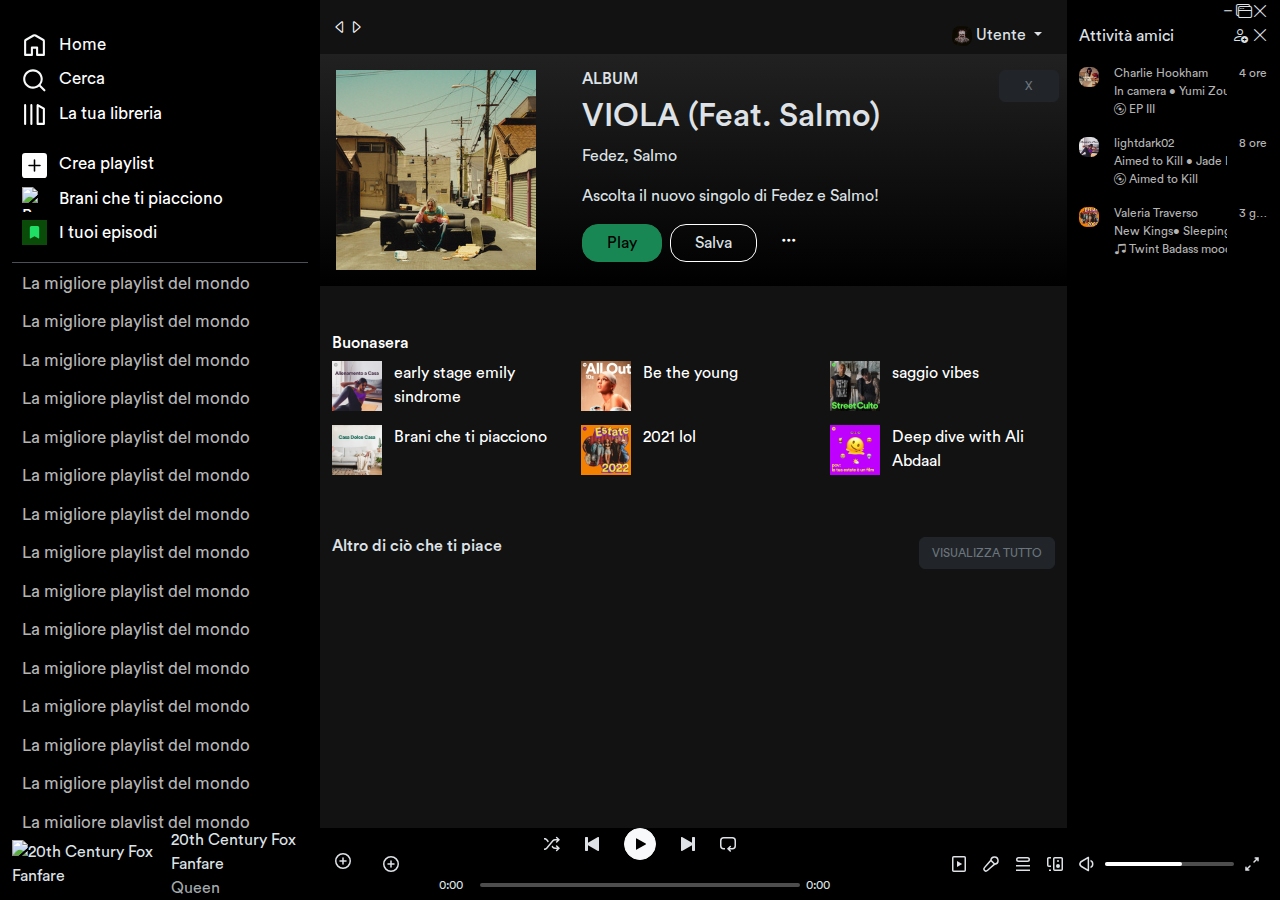
==== commit d6fc1d15: "lj" ====
--- a/index.html
+++ b/index.html
@@ -1,578 +1,673 @@
 <!DOCTYPE html>
 <html lang="en">
-	<head>
-		<meta charset="utf-8" />
-		<meta name="viewport" content="width=device-width, initial-scale=1" />
-		<title>Homepage spotify</title>
-		<link
-			href="https://cdn.jsdelivr.net/npm/bootstrap@5.3.2/dist/css/bootstrap.min.css"
-			rel="stylesheet"
-			integrity="sha384-T3c6CoIi6uLrA9TneNEoa7RxnatzjcDSCmG1MXxSR1GAsXEV/Dwwykc2MPK8M2HN"
-			crossorigin="anonymous"
-		/>
-		<link
-			rel="stylesheet"
-			href="https://cdn.jsdelivr.net/npm/bootstrap-icons@1.11.3/font/bootstrap-icons.min.css"
-		/>
-		<link rel="stylesheet" href="assets/css/circular-font.css" />
-		<link rel="stylesheet" href="assets/scss/main.css" />
-		<link rel="stylesheet" href="assets/scss/homepage.css" />
-	</head>
-	<body data-bs-theme="dark">
-		<main>
-			<div class="container-fluid">
-				<div class="row">
-					<div class="col-3 bg-black d-none d-md-block">
-						<div class="mb-4 mt-4 prime-icone">
-							<div class="mb-2 d-flex align-items-center"></div>
-							<div class="mb-2 d-flex align-items-center">
-								<a href="./index.html" class="text-light text-decoration-none">
-									<svg
-										data-encore-id="icon"
-										role="img"
-										aria-hidden="true"
-										class="Svg-sc-ytk21e-0 bneLcE home-icon me-2"
-										viewBox="0 0 24 24"
-									>
-										<path
-											d="M12.5 3.247a1 1 0 0 0-1 0L4 7.577V20h4.5v-6a1 1 0 0 1 1-1h5a1 1 0 0 1 1 1v6H20V7.577l-7.5-4.33zm-2-1.732a3 3 0 0 1 3 0l7.5 4.33a2 2 0 0 1 1 1.732V21a1 1 0 0 1-1 1h-6.5a1 1 0 0 1-1-1v-6h-3v6a1 1 0 0 1-1 1H3a1 1 0 0 1-1-1V7.577a2 2 0 0 1 1-1.732l7.5-4.33z"
-										></path>
-									</svg>
-									Home</a
-								>
-							</div>
-							<div class="mb-2 d-flex align-items-center">
-								<a href="./search.html" class="text-light text-decoration-none">
-									<svg
-										data-encore-id="icon"
-										role="img"
-										aria-hidden="true"
-										class="Svg-sc-ytk21e-0 bneLcE search-icon me-2"
-										viewBox="0 0 24 24"
-									>
-										<path
-											d="M10.533 1.279c-5.18 0-9.407 4.14-9.407 9.279s4.226 9.279 9.407 9.279c2.234 0 4.29-.77 5.907-2.058l4.353 4.353a1 1 0 1 0 1.414-1.414l-4.344-4.344a9.157 9.157 0 0 0 2.077-5.816c0-5.14-4.226-9.28-9.407-9.28zm-7.407 9.279c0-4.006 3.302-7.28 7.407-7.28s7.407 3.274 7.407 7.28-3.302 7.279-7.407 7.279-7.407-3.273-7.407-7.28z"
-										></path>
-									</svg>
-									Cerca</a
-								>
-							</div>
-							<div class="mb-2 d-flex align-items-center">
-								<a href="#" class="text-white text-decoration-none">
-									<svg
-										data-encore-id="icon"
-										role="img"
-										aria-hidden="true"
-										viewBox="0 0 24 24"
-										class="Svg-sc-ytk21e-0 bneLcE me-2"
-									>
-										<path
-											d="M14.5 2.134a1 1 0 0 1 1 0l6 3.464a1 1 0 0 1 .5.866V21a1 1 0 0 1-1 1h-6a1 1 0 0 1-1-1V3a1 1 0 0 1 .5-.866zM16 4.732V20h4V7.041l-4-2.309zM3 22a1 1 0 0 1-1-1V3a1 1 0 0 1 2 0v18a1 1 0 0 1-1 1zm6 0a1 1 0 0 1-1-1V3a1 1 0 0 1 2 0v18a1 1 0 0 1-1 1z"
-										></path>
-									</svg>
-									La tua libreria</a
-								>
-							</div>
-						</div>
-						<div class="icone2">
-							<div class="mb-2">
-								<a href="#" class="text-white text-decoration-none">
-									<svg
-										xmlns="http://www.w3.org/2000/svg"
-										width="16"
-										height="16"
-										fill="currentColor"
-										class="bi bi-plus-square-fill me-2"
-										viewBox="0 0 16 16"
-									>
-										<path
-											d="M2 0a2 2 0 0 0-2 2v12a2 2 0 0 0 2 2h12a2 2 0 0 0 2-2V2a2 2 0 0 0-2-2zm6.5 4.5v3h3a.5.5 0 0 1 0 1h-3v3a.5.5 0 0 1-1 0v-3h-3a.5.5 0 0 1 0-1h3v-3a.5.5 0 0 1 1 0"
-										/>
-									</svg>
-									Crea playlist</a
-								>
-							</div>
-							<div class="mb-2">
-								<a href="#" class="text-white text-decoration-none">
-									<img
-										aria-hidden="true"
-										draggable="false"
-										loading="eager"
-										src="https://misc.scdn.co/liked-songs/liked-songs-64.png"
-										data-testid="entity-image"
-										alt="Brani che ti piacciono"
-										class="me-2 mMx2LUixlnN_Fu45JpFB iJp40IxKg6emF6KYJ414 Yn2Ei5QZn19gria6LjZj brani-like"
-										srcset="
-											https://misc.scdn.co/liked-songs/liked-songs-64.png   32w,
-											https://misc.scdn.co/liked-songs/liked-songs-64.png   64w,
-											https://misc.scdn.co/liked-songs/liked-songs-300.png 150w,
-											https://misc.scdn.co/liked-songs/liked-songs-300.png 300w,
-											https://misc.scdn.co/liked-songs/liked-songs-640.png 320w,
-											https://misc.scdn.co/liked-songs/liked-songs-640.png 640w
-										"
-									/>
-									Brani che ti piacciono</a
-								>
-							</div>
-							<div class="mb-2 pb-3 border-bottom">
-								<a href="#" class="text-white text-decoration-none d-flex">
-									<button class="d-flex align-items-center justify-content-center">
-										<svg
-											xmlns="http://www.w3.org/2000/svg"
-											width="16"
-											height="16"
-											fill="currentColor"
-											class="bi bi-bookmark-fill"
-											viewBox="0 0 16 16"
-										>
-											<path
-												d="M2 2v13.5a.5.5 0 0 0 .74.439L8 13.069l5.26 2.87A.5.5 0 0 0 14 15.5V2a2 2 0 0 0-2-2H4a2 2 0 0 0-2 2"
-											/>
-										</svg>
-									</button>
-									I tuoi episodi
-								</a>
-							</div>
-						</div>
-						<div id="to-fill"></div>
-						<div class="playlist overflow-y-auto">
-							<p>La migliore playlist del mondo</p>
-							<p>La migliore playlist del mondo</p>
-							<p>La migliore playlist del mondo</p>
-							<p>La migliore playlist del mondo</p>
-							<p>La migliore playlist del mondo</p>
-							<p>La migliore playlist del mondo</p>
-							<p>La migliore playlist del mondo</p>
-							<p>La migliore playlist del mondo</p>
-							<p>La migliore playlist del mondo</p>
-							<p>La migliore playlist del mondo</p>
-							<p>La migliore playlist del mondo</p>
-							<p>La migliore playlist del mondo</p>
-							<p>La migliore playlist del mondo</p>
-							<p>La migliore playlist del mondo</p>
-							<p>La migliore playlist del mondo</p>
-							<p>La migliore playlist del mondo</p>
-							<p>La migliore playlist del mondo</p>
-							<p>La migliore playlist del mondo</p>
-							<p>La migliore playlist del mondo</p>
-							<p>La migliore playlist del mondo</p>
-						</div>
-					</div>
-					<div class="col-12 col-md-7">
-						<div class="row mt-3">
-							<div class="col d-flex justify-content-between">
-								<div class="d-flex flex-grow-1">
-									<a class="text-white" href="#"><i class="bi bi-caret-left"></i></a>
-									<a class="text-white" href="#"><i class="bi bi-caret-right"></i></a>
-								</div>
-								<div class="dropdown">
-									<button
-										class="btn btn-black dropdown-toggle"
-										type="button"
-										data-bs-toggle="dropdown"
-										aria-expanded="false"
-									>
-										<img
-											src="./assets/imgs/main/image-1.jpg"
-											alt="avatar"
-											class="avatar rounded-3"
-										/>
-										Utente
-									</button>
-									<ul class="dropdown-menu">
-										<li><a class="dropdown-item" href="#">Action</a></li>
-										<li>
-											<a class="dropdown-item" href="#">Another action</a>
-										</li>
-										<li>
-											<a class="dropdown-item" href="#">Something else here</a>
-										</li>
-									</ul>
-								</div>
-							</div>
-							<div class="annuncio p-3 d-none d-md-flex">
-								<div class="col-md-4">
-									<img
-										src="./assets/imgs/main/image-12.jpg"
-										alt="copertina album"
-										class="copertina img-fluid"
-									/>
-								</div>
-								<div class="col-md-7 ms-2">
-									<h6>ALBUM</h6>
-									<h2>VIOLA (Feat. Salmo)</h2>
-									<p>Fedez, Salmo</p>
-									<p>Ascolta il nuovo singolo di Fedez e Salmo!</p>
-									<button type="button" class="btn btn-success roundel px-4 text-black">
-										Play
-									</button>
-									<button type="button" class="btn btn-black border border-white roundel px-4 mx-1">
-										Salva
-									</button>
-									<a href="#" class="text-white mx-3"> <i class="bi bi-three-dots"></i></a>
-								</div>
-								<div class="col-1">
-									<button type="button" class="btn btn-dark nascondi text-secondary w-100">
-										X
-									</button>
-								</div>
-							</div>
-						</div>
-						<div class="col buonasera mt-5">
-							<h6 class="text-white">Buonasera</h6>
-							<div class="row">
-								<div class="col">
-									<div class="row">
-										<div class="col-6 col-md-4">
-											<div class="row">
-												<div class="col-3">
-													<img src="./assets/imgs/main/image-14.jpg" />
-												</div>
-												<div class="col-9 early">
-													<p class="text-white">early stage emily sindrome</p>
-												</div>
-											</div>
-										</div>
+  <head>
+    <meta charset="utf-8" />
+    <meta name="viewport" content="width=device-width, initial-scale=1" />
+    <title>Homepage spotify</title>
+    <link
+      href="https://cdn.jsdelivr.net/npm/bootstrap@5.3.2/dist/css/bootstrap.min.css"
+      rel="stylesheet"
+      integrity="sha384-T3c6CoIi6uLrA9TneNEoa7RxnatzjcDSCmG1MXxSR1GAsXEV/Dwwykc2MPK8M2HN"
+      crossorigin="anonymous"
+    />
+    <link
+      rel="stylesheet"
+      href="https://cdn.jsdelivr.net/npm/bootstrap-icons@1.11.3/font/bootstrap-icons.min.css"
+    />
+    <link rel="stylesheet" href="assets/css/circular-font.css" />
+    <link rel="stylesheet" href="assets/scss/main.css" />
+    <link rel="stylesheet" href="assets/scss/homepage.css" />
+  </head>
+  <body data-bs-theme="dark">
+    <main>
+      <div class="container-fluid">
+        <div class="row">
+          <div class="col-3 bg-black d-none d-md-block">
+            <div class="mb-4 mt-4 prime-icone">
+              <div class="mb-2 d-flex align-items-center"></div>
+              <div class="mb-2 d-flex align-items-center">
+                <a href="./index.html" class="text-light text-decoration-none">
+                  <svg
+                    data-encore-id="icon"
+                    role="img"
+                    aria-hidden="true"
+                    class="Svg-sc-ytk21e-0 bneLcE home-icon me-2"
+                    viewBox="0 0 24 24"
+                  >
+                    <path
+                      d="M12.5 3.247a1 1 0 0 0-1 0L4 7.577V20h4.5v-6a1 1 0 0 1 1-1h5a1 1 0 0 1 1 1v6H20V7.577l-7.5-4.33zm-2-1.732a3 3 0 0 1 3 0l7.5 4.33a2 2 0 0 1 1 1.732V21a1 1 0 0 1-1 1h-6.5a1 1 0 0 1-1-1v-6h-3v6a1 1 0 0 1-1 1H3a1 1 0 0 1-1-1V7.577a2 2 0 0 1 1-1.732l7.5-4.33z"
+                    ></path>
+                  </svg>
+                  Home</a
+                >
+              </div>
+              <div class="mb-2 d-flex align-items-center">
+                <a href="./search.html" class="text-light text-decoration-none">
+                  <svg
+                    data-encore-id="icon"
+                    role="img"
+                    aria-hidden="true"
+                    class="Svg-sc-ytk21e-0 bneLcE search-icon me-2"
+                    viewBox="0 0 24 24"
+                  >
+                    <path
+                      d="M10.533 1.279c-5.18 0-9.407 4.14-9.407 9.279s4.226 9.279 9.407 9.279c2.234 0 4.29-.77 5.907-2.058l4.353 4.353a1 1 0 1 0 1.414-1.414l-4.344-4.344a9.157 9.157 0 0 0 2.077-5.816c0-5.14-4.226-9.28-9.407-9.28zm-7.407 9.279c0-4.006 3.302-7.28 7.407-7.28s7.407 3.274 7.407 7.28-3.302 7.279-7.407 7.279-7.407-3.273-7.407-7.28z"
+                    ></path>
+                  </svg>
+                  Cerca</a
+                >
+              </div>
+              <div class="mb-2 d-flex align-items-center">
+                <a href="#" class="text-white text-decoration-none">
+                  <svg
+                    data-encore-id="icon"
+                    role="img"
+                    aria-hidden="true"
+                    viewBox="0 0 24 24"
+                    class="Svg-sc-ytk21e-0 bneLcE me-2"
+                  >
+                    <path
+                      d="M14.5 2.134a1 1 0 0 1 1 0l6 3.464a1 1 0 0 1 .5.866V21a1 1 0 0 1-1 1h-6a1 1 0 0 1-1-1V3a1 1 0 0 1 .5-.866zM16 4.732V20h4V7.041l-4-2.309zM3 22a1 1 0 0 1-1-1V3a1 1 0 0 1 2 0v18a1 1 0 0 1-1 1zm6 0a1 1 0 0 1-1-1V3a1 1 0 0 1 2 0v18a1 1 0 0 1-1 1z"
+                    ></path>
+                  </svg>
+                  La tua libreria</a
+                >
+              </div>
+            </div>
+            <div class="icone2">
+              <div class="mb-2">
+                <a href="#" class="text-white text-decoration-none">
+                  <svg
+                    xmlns="http://www.w3.org/2000/svg"
+                    width="16"
+                    height="16"
+                    fill="currentColor"
+                    class="bi bi-plus-square-fill me-2"
+                    viewBox="0 0 16 16"
+                  >
+                    <path
+                      d="M2 0a2 2 0 0 0-2 2v12a2 2 0 0 0 2 2h12a2 2 0 0 0 2-2V2a2 2 0 0 0-2-2zm6.5 4.5v3h3a.5.5 0 0 1 0 1h-3v3a.5.5 0 0 1-1 0v-3h-3a.5.5 0 0 1 0-1h3v-3a.5.5 0 0 1 1 0"
+                    />
+                  </svg>
+                  Crea playlist</a
+                >
+              </div>
+              <div class="mb-2">
+                <a href="#" class="text-white text-decoration-none">
+                  <img
+                    aria-hidden="true"
+                    draggable="false"
+                    loading="eager"
+                    src="https://misc.scdn.co/liked-songs/liked-songs-64.png"
+                    data-testid="entity-image"
+                    alt="Brani che ti piacciono"
+                    class="me-2 mMx2LUixlnN_Fu45JpFB iJp40IxKg6emF6KYJ414 Yn2Ei5QZn19gria6LjZj brani-like"
+                    srcset="
+                      https://misc.scdn.co/liked-songs/liked-songs-64.png   32w,
+                      https://misc.scdn.co/liked-songs/liked-songs-64.png   64w,
+                      https://misc.scdn.co/liked-songs/liked-songs-300.png 150w,
+                      https://misc.scdn.co/liked-songs/liked-songs-300.png 300w,
+                      https://misc.scdn.co/liked-songs/liked-songs-640.png 320w,
+                      https://misc.scdn.co/liked-songs/liked-songs-640.png 640w
+                    "
+                  />
+                  Brani che ti piacciono</a
+                >
+              </div>
+              <div class="mb-2 pb-3 border-bottom">
+                <a href="#" class="text-white text-decoration-none d-flex">
+                  <button
+                    class="d-flex align-items-center justify-content-center"
+                  >
+                    <svg
+                      xmlns="http://www.w3.org/2000/svg"
+                      width="16"
+                      height="16"
+                      fill="currentColor"
+                      class="bi bi-bookmark-fill"
+                      viewBox="0 0 16 16"
+                    >
+                      <path
+                        d="M2 2v13.5a.5.5 0 0 0 .74.439L8 13.069l5.26 2.87A.5.5 0 0 0 14 15.5V2a2 2 0 0 0-2-2H4a2 2 0 0 0-2 2"
+                      />
+                    </svg>
+                  </button>
+                  I tuoi episodi
+                </a>
+              </div>
+            </div>
+            <div id="to-fill"></div>
+            <div class="playlist overflow-y-auto">
+              <p>La migliore playlist del mondo</p>
+              <p>La migliore playlist del mondo</p>
+              <p>La migliore playlist del mondo</p>
+              <p>La migliore playlist del mondo</p>
+              <p>La migliore playlist del mondo</p>
+              <p>La migliore playlist del mondo</p>
+              <p>La migliore playlist del mondo</p>
+              <p>La migliore playlist del mondo</p>
+              <p>La migliore playlist del mondo</p>
+              <p>La migliore playlist del mondo</p>
+              <p>La migliore playlist del mondo</p>
+              <p>La migliore playlist del mondo</p>
+              <p>La migliore playlist del mondo</p>
+              <p>La migliore playlist del mondo</p>
+              <p>La migliore playlist del mondo</p>
+              <p>La migliore playlist del mondo</p>
+              <p>La migliore playlist del mondo</p>
+              <p>La migliore playlist del mondo</p>
+              <p>La migliore playlist del mondo</p>
+              <p>La migliore playlist del mondo</p>
+            </div>
+          </div>
+          <div class="col-12 col-md-7">
+            <div class="row mt-3">
+              <div class="col d-flex justify-content-between">
+                <div class="d-flex flex-grow-1">
+                  <a class="text-white" href="#"
+                    ><i class="bi bi-caret-left"></i
+                  ></a>
+                  <a class="text-white" href="#"
+                    ><i class="bi bi-caret-right"></i
+                  ></a>
+                </div>
+                <div class="dropdown">
+                  <button
+                    class="btn btn-black dropdown-toggle"
+                    type="button"
+                    data-bs-toggle="dropdown"
+                    aria-expanded="false"
+                  >
+                    <img
+                      src="./assets/imgs/main/image-1.jpg"
+                      alt="avatar"
+                      class="avatar rounded-3"
+                    />
+                    Utente
+                  </button>
+                  <ul class="dropdown-menu">
+                    <li><a class="dropdown-item" href="#">Action</a></li>
+                    <li>
+                      <a class="dropdown-item" href="#">Another action</a>
+                    </li>
+                    <li>
+                      <a class="dropdown-item" href="#">Something else here</a>
+                    </li>
+                  </ul>
+                </div>
+              </div>
+              <div class="annuncio p-3 d-none d-md-flex">
+                <div class="col-md-4">
+                  <img
+                    src="./assets/imgs/main/image-12.jpg"
+                    alt="copertina album"
+                    class="copertina img-fluid"
+                  />
+                </div>
+                <div class="col-md-7 ms-2">
+                  <h6>ALBUM</h6>
+                  <h2>VIOLA (Feat. Salmo)</h2>
+                  <p>Fedez, Salmo</p>
+                  <p>Ascolta il nuovo singolo di Fedez e Salmo!</p>
+                  <button
+                    type="button"
+                    class="btn btn-success roundel px-4 text-black"
+                    id="play-button"
+                  >
+                    Play
+                  </button>
+                  <button
+                    type="button"
+                    class="btn btn-black border border-white roundel px-4 mx-1"
+                  >
+                    Salva
+                  </button>
+                  <a href="#" class="text-white mx-3">
+                    <i class="bi bi-three-dots"></i
+                  ></a>
+                </div>
+                <div class="col-1">
+                  <button
+                    type="button"
+                    class="btn btn-dark nascondi text-secondary w-100"
+                    onclick="hideAnnouncement()"
+                  >
+                    X
+                  </button>
+                </div>
+              </div>
+            </div>
+            <div class="col buonasera mt-5">
+              <h6 class="text-white">Buonasera</h6>
+              <div class="row">
+                <div class="col">
+                  <div class="row">
+                    <div class="col-6 col-md-4">
+                      <div class="row">
+                        <div class="col-3">
+                          <img src="./assets/imgs/main/image-14.jpg" />
+                        </div>
+                        <div class="col-9 early">
+                          <p class="text-white">early stage emily sindrome</p>
+                        </div>
+                      </div>
+                    </div>
 
-										<div class="col-6 col-md-4">
-											<div class="row">
-												<div class="col-3">
-													<img src="./assets/imgs/search/image-12.jpg" />
-												</div>
-												<div class="col-9 early">
-													<p class="text-white">Be the young</p>
-												</div>
-											</div>
-										</div>
-										<div class="col-6 col-md-4">
-											<div class="row">
-												<div class="col-3">
-													<img src="./assets/imgs/main/image-19.jpg" />
-												</div>
-												<div class="col-9 early">
-													<p class="text-white">saggio vibes</p>
-												</div>
-											</div>
-										</div>
-										<div class="col-6 col-md-4">
-											<div class="row">
-												<div class="col-3">
-													<img src="./assets/imgs/main/image-15.jpg" />
-												</div>
-												<div class="col-9 early">
-													<p class="text-white">Brani che ti piacciono</p>
-												</div>
-											</div>
-										</div>
+                    <div class="col-6 col-md-4">
+                      <div class="row">
+                        <div class="col-3">
+                          <img src="./assets/imgs/search/image-12.jpg" />
+                        </div>
+                        <div class="col-9 early">
+                          <p class="text-white">Be the young</p>
+                        </div>
+                      </div>
+                    </div>
+                    <div class="col-6 col-md-4">
+                      <div class="row">
+                        <div class="col-3">
+                          <img src="./assets/imgs/main/image-19.jpg" />
+                        </div>
+                        <div class="col-9 early">
+                          <p class="text-white">saggio vibes</p>
+                        </div>
+                      </div>
+                    </div>
+                    <div class="col-6 col-md-4">
+                      <div class="row">
+                        <div class="col-3">
+                          <img src="./assets/imgs/main/image-15.jpg" />
+                        </div>
+                        <div class="col-9 early">
+                          <p class="text-white">Brani che ti piacciono</p>
+                        </div>
+                      </div>
+                    </div>
 
-										<div class="col-6 col-md-4">
-											<div class="row">
-												<div class="col-3">
-													<img src="./assets/imgs/main/image-18.jpg" />
-												</div>
-												<div class="col-9 early">
-													<p class="text-white">2021 lol</p>
-												</div>
-											</div>
-										</div>
+                    <div class="col-6 col-md-4">
+                      <div class="row">
+                        <div class="col-3">
+                          <img src="./assets/imgs/main/image-18.jpg" />
+                        </div>
+                        <div class="col-9 early">
+                          <p class="text-white">2021 lol</p>
+                        </div>
+                      </div>
+                    </div>
 
-										<div class="col-6 col-md-4">
-											<div class="row">
-												<div class="col-3">
-													<img src="./assets/imgs/main/image-2.jpg" />
-												</div>
-												<div class="col-9 early">
-													<p class="text-white">Deep dive with Ali Abdaal</p>
-												</div>
-											</div>
-										</div>
-									</div>
-								</div>
-							</div>
-						</div>
-						<div class="col mt-5">
-							<div class="d-flex justify-content-between">
-								<h6>Altro di ciò che ti piace</h6>
-								<button type="button" class="btn btn-dark nascondi text-secondary">
-									VISUALIZZA TUTTO
-								</button>
-							</div>
-							<div
-								class="row justify-content-center p-1 overflow-y-hidden flex-nowrap flex-lg-wrap"
-							>
-								<div class="col-4 col-xl-2 p-1 m-1">
-									<div class="card h-100">
-										<img src="./assets/imgs/main/image-9.jpg" class="card-img-top" alt="music" />
-										<div class="card-body">
-											<h5 class="card-title">Hot hits Italia</h5>
-											<p class="card-text">La playlist più calda del momento</p>
-										</div>
-									</div>
-								</div>
-								<div class="col-4 col-xl-2 p-1 m-1">
-									<div class="card h-100">
-										<img src="./assets/imgs/main/image-8.jpg" class="card-img-top" alt="music" />
-										<div class="card-body">
-											<h5 class="card-title">big on the internet</h5>
-											<p class="card-text">iykyk</p>
-										</div>
-									</div>
-								</div>
-								<div class="col-4 col-xl-2 p-1 m-1">
-									<div class="card h-100">
-										<img src="./assets/imgs/main/image-6.jpg" class="card-img-top" alt="music" />
-										<div class="card-body">
-											<h5 class="card-title">Pop rising</h5>
-											<p class="card-text">The hits of tomorrow are on</p>
-										</div>
-									</div>
-								</div>
-								<div class="col-4 col-xl-2 p-1 m-1">
-									<div class="card h-100">
-										<img src="./assets/imgs/main/image-7.jpg" class="card-img-top" alt="music" />
-										<div class="card-body">
-											<h5 class="card-title">Canzoni Tristi</h5>
-											<p class="card-text">It's ok not to be ok :'(</p>
-										</div>
-									</div>
-								</div>
-								<div class="col-4 col-xl-2 p-1 m-1">
-									<div class="card h-100">
-										<img src="./assets/imgs/main/image-11.jpg" class="card-img-top" alt="music" />
-										<div class="card-body">
-											<h5 class="card-title">In tendenza</h5>
-											<p class="card-text">Viral & Trending: le canzoni</p>
-										</div>
-									</div>
-								</div>
-							</div>
-						</div>
-					</div>
-					<div class="col-2 d-none d-md-block bg-black">
-						<div class="d-flex justify-content-end">
-							<i class="bi bi-dash"></i>
-							<i class="bi bi-window-stack"></i>
-							<i class="bi bi-x-lg"></i>
-						</div>
+                    <div class="col-6 col-md-4">
+                      <div class="row">
+                        <div class="col-3">
+                          <img src="./assets/imgs/main/image-2.jpg" />
+                        </div>
+                        <div class="col-9 early">
+                          <p class="text-white">Deep dive with Ali Abdaal</p>
+                        </div>
+                      </div>
+                    </div>
+                  </div>
+                </div>
+              </div>
+            </div>
+            <div class="col mt-5">
+              <div class="d-flex justify-content-between">
+                <h6>Altro di ciò che ti piace</h6>
+                <!-- <button
+                  type="button"
+                  class="btn btn-dark nascondi text-secondary"
+                  onclick="goToAlbumPage()"
+                >
+                  VISUALIZZA TUTTO
+                </button> -->
+                <a
+                  href="./search.html?q=queen"
+                  class="btn btn-dark nascondi text-secondary"
+                >
+                  VISUALIZZA TUTTO
+                </a>
+              </div>
+              <div
+                class="row justify-content-center p-1 overflow-y-hidden flex-nowrap flex-lg-wrap"
+                id="album"
+              >
+                <!-- <div class="col-4 col-xl-2 p-1 m-1">
+                  <div class="card h-100">
+                    <img
+                      src="./assets/imgs/main/image-9.jpg"
+                      class="card-img-top"
+                      alt="music"
+                    />
+                    <div class="card-body">
+                      <h5 class="card-title">Hot hits Italia</h5>
+                      <p class="card-text">La playlist più calda del momento</p>
+                    </div>
+                  </div>
+                </div>
+                <div class="col-4 col-xl-2 p-1 m-1">
+                  <div class="card h-100">
+                    <img
+                      src="./assets/imgs/main/image-8.jpg"
+                      class="card-img-top"
+                      alt="music"
+                    />
+                    <div class="card-body">
+                      <h5 class="card-title">big on the internet</h5>
+                      <p class="card-text">iykyk</p>
+                    </div>
+                  </div>
+                </div>
+                <div class="col-4 col-xl-2 p-1 m-1">
+                  <div class="card h-100">
+                    <img
+                      src="./assets/imgs/main/image-6.jpg"
+                      class="card-img-top"
+                      alt="music"
+                    />
+                    <div class="card-body">
+                      <h5 class="card-title">Pop rising</h5>
+                      <p class="card-text">The hits of tomorrow are on</p>
+                    </div>
+                  </div>
+                </div>
+                <div class="col-4 col-xl-2 p-1 m-1">
+                  <div class="card h-100">
+                    <img
+                      src="./assets/imgs/main/image-7.jpg"
+                      class="card-img-top"
+                      alt="music"
+                    />
+                    <div class="card-body">
+                      <h5 class="card-title">Canzoni Tristi</h5>
+                      <p class="card-text">It's ok not to be ok :'(</p>
+                    </div>
+                  </div>
+                </div>
+                <div class="col-4 col-xl-2 p-1 m-1">
+                  <div class="card h-100">
+                    <img
+                      src="./assets/imgs/main/image-11.jpg"
+                      class="card-img-top"
+                      alt="music"
+                    />
+                    <div class="card-body">
+                      <h5 class="card-title">In tendenza</h5>
+                      <p class="card-text">Viral & Trending: le canzoni</p>
+                    </div>
+                  </div>
+                </div> -->
+              </div>
+            </div>
+          </div>
+          <div class="col-2 d-none d-md-block bg-black">
+            <div class="d-flex justify-content-end">
+              <i class="bi bi-dash"></i>
+              <i class="bi bi-window-stack"></i>
+              <i class="bi bi-x-lg"></i>
+            </div>
 
-						<div class="d-flex justify-content-between">
-							<p>Attività amici</p>
-							<p>
-								<i class="bi bi-person-add"></i>
-								<i class="bi bi-x-lg"></i>
-							</p>
-						</div>
-						<div class="row">
-							<div class="col-2">
-								<img src="./assets/imgs/main/image-16.jpg" class="avatar rounded-3" alt="avatar" />
-							</div>
-							<div class="col-7 nascondi">
-								<p>
-									Charlie Hookham<br />In camera • Yumi Zouma <br /><i class="bi bi-disc"></i>
-									EP III
-								</p>
-							</div>
-							<div class="col-3 nascondi">4 ore</div>
-						</div>
-						<div class="row">
-							<div class="col-2">
-								<img src="./assets/imgs/main/image-14.jpg" class="avatar rounded-3" alt="avatar" />
-							</div>
-							<div class="col-7 nascondi">
-								<p>
-									lightdark02<br />Aimed to Kill • Jade LeMac <br /><i class="bi bi-disc"></i>
-									Aimed to Kill
-								</p>
-							</div>
-							<div class="col-3 nascondi">8 ore</div>
-						</div>
-						<div class="row">
-							<div class="col-2">
-								<img src="./assets/imgs/main/image-18.jpg" class="avatar rounded-3" alt="avatar" />
-							</div>
-							<div class="col-7 nascondi">
-								<p>
-									Valeria Traverso<br />New Kings• Sleeping Wolf<br /><i
-										class="bi bi-music-note-beamed"
-									></i>
-									Twint Badass mood
-								</p>
-							</div>
-							<div class="col-3 nascondi">3 giorni</div>
-						</div>
-					</div>
-				</div>
-			</div>
-		</main>
-		<footer>
-			<div class="container-fluid">
-				<div class="row riproduci">
-					<div class="col-md-4 d-flex align-items-center">
-						<div>
-							<!-- Cover image -->
-							<img id="player-cover-image" src="" alt="" />
-						</div>
-						<div class="mx-2">
-							<p class="m-0" id="player-title"></p>
-							<p class="m-0">
-								<a
-									id="player-artist"
-									href="##"
-									class="text-decoration-underline-hover text-decoration-none text-body-secondary"
-								></a>
-							</p>
-						</div>
-						<div class="m-3">
-							<span class="icon-medium"><i class="si si-plus-circle"></i></span>
-						</div>
-						<div class="m-3">
-							<button class="btn background-transparent border-0 d-flex p-0">
-								<span class="icon-medium"><i class="si si-plus-circle"></i></span>
-							</button>
-						</div>
-					</div>
-					<div class="col-md-4">
-						<div class="audio-icons d-flex align-items-center justify-content-center column-gap-4">
-							<button class="btn background-transparent border-0 d-flex p-0" id="player-shuffle">
-								<span class="icon-medium"><i class="si si-shuffle"></i></span>
-							</button>
-							<button class="btn background-transparent border-0 d-flex p-0" id="player-prev">
-								<span class="icon-medium"><i class="si si-prev"></i></span>
-							</button>
-							<button
-								id="player-play-pause-button"
-								class="btn btn-light p-0 d-flex align-items-center justify-content-center rounded-circle play-pause-button"
-								aria-label="Play"
-								data-testid="control-button-playpause"
-								style="--button-size: 32px"
-							>
-								<span class="icon-medium"><i class="si si-play"></i></span>
-							</button>
-							<button class="btn background-transparent border-0 d-flex p-0" id="player-next">
-								<span class="icon-medium"><i class="si si-next"></i></span>
-							</button>
-							<button class="btn background-transparent border-0 d-flex p-0" id="player-loop">
-								<span class="icon-medium"><i class="si si-loop"></i></span>
-							</button>
-						</div>
-						<audio id="audio-player" class="d-none" controls>
-							<!-- inserire qui l'id del brano corrente -->
-							<source id="audio-source" src="" type="audio/mp3" />
-						</audio>
-						<div id="custom-audio-controls" class="mt-3 d-flex align-items-center column-gap-1">
-							<span id="current-time" class="time">0:00</span>
+            <div class="d-flex justify-content-between">
+              <p>Attività amici</p>
+              <p>
+                <i class="bi bi-person-add"></i>
+                <i class="bi bi-x-lg"></i>
+              </p>
+            </div>
+            <div class="row">
+              <div class="col-2">
+                <img
+                  src="./assets/imgs/main/image-16.jpg"
+                  class="avatar rounded-3"
+                  alt="avatar"
+                />
+              </div>
+              <div class="col-7 nascondi">
+                <p>
+                  Charlie Hookham<br />In camera • Yumi Zouma <br /><i
+                    class="bi bi-disc"
+                  ></i>
+                  EP III
+                </p>
+              </div>
+              <div class="col-3 nascondi">4 ore</div>
+            </div>
+            <div class="row">
+              <div class="col-2">
+                <img
+                  src="./assets/imgs/main/image-14.jpg"
+                  class="avatar rounded-3"
+                  alt="avatar"
+                />
+              </div>
+              <div class="col-7 nascondi">
+                <p>
+                  lightdark02<br />Aimed to Kill • Jade LeMac <br /><i
+                    class="bi bi-disc"
+                  ></i>
+                  Aimed to Kill
+                </p>
+              </div>
+              <div class="col-3 nascondi">8 ore</div>
+            </div>
+            <div class="row">
+              <div class="col-2">
+                <img
+                  src="./assets/imgs/main/image-18.jpg"
+                  class="avatar rounded-3"
+                  alt="avatar"
+                />
+              </div>
+              <div class="col-7 nascondi">
+                <p>
+                  Valeria Traverso<br />New Kings• Sleeping Wolf<br /><i
+                    class="bi bi-music-note-beamed"
+                  ></i>
+                  Twint Badass mood
+                </p>
+              </div>
+              <div class="col-3 nascondi">3 giorni</div>
+            </div>
+          </div>
+        </div>
+      </div>
+    </main>
+    <footer>
+      <div class="container-fluid">
+        <div class="row riproduci">
+          <div class="col-md-4 d-flex align-items-center">
+            <div>
+              <!-- Cover image -->
+              <img id="player-cover-image" src="" alt="" />
+            </div>
+            <div class="mx-2">
+              <p class="m-0" id="player-title"></p>
+              <p class="m-0">
+                <a
+                  id="player-artist"
+                  href="##"
+                  class="text-decoration-underline-hover text-decoration-none text-body-secondary"
+                ></a>
+              </p>
+            </div>
+            <div class="m-3">
+              <span class="icon-medium"><i class="si si-plus-circle"></i></span>
+            </div>
+            <div class="m-3">
+              <button class="btn background-transparent border-0 d-flex p-0">
+                <span class="icon-medium"
+                  ><i class="si si-plus-circle"></i
+                ></span>
+              </button>
+            </div>
+          </div>
+          <div class="col-md-4">
+            <div
+              class="audio-icons d-flex align-items-center justify-content-center column-gap-4"
+            >
+              <button
+                class="btn background-transparent border-0 d-flex p-0"
+                id="player-shuffle"
+              >
+                <span class="icon-medium"><i class="si si-shuffle"></i></span>
+              </button>
+              <button
+                class="btn background-transparent border-0 d-flex p-0"
+                id="player-prev"
+              >
+                <span class="icon-medium"><i class="si si-prev"></i></span>
+              </button>
+              <button
+                id="player-play-pause-button"
+                class="btn btn-light p-0 d-flex align-items-center justify-content-center rounded-circle play-pause-button"
+                aria-label="Play"
+                data-testid="control-button-playpause"
+                style="--button-size: 32px"
+              >
+                <span class="icon-medium"><i class="si si-play"></i></span>
+              </button>
+              <button
+                class="btn background-transparent border-0 d-flex p-0"
+                id="player-next"
+              >
+                <span class="icon-medium"><i class="si si-next"></i></span>
+              </button>
+              <button
+                class="btn background-transparent border-0 d-flex p-0"
+                id="player-loop"
+              >
+                <span class="icon-medium"><i class="si si-loop"></i></span>
+              </button>
+            </div>
+            <audio id="audio-player" class="d-none" controls>
+              <!-- inserire qui l'id del brano corrente -->
+              <source id="audio-source" src="" type="audio/mp3" />
+            </audio>
+            <div
+              id="custom-audio-controls"
+              class="mt-3 d-flex align-items-center column-gap-1"
+            >
+              <span id="current-time" class="time">0:00</span>
 
-							<input
-								type="range"
-								id="seek-bar"
-								value="0"
-								min="0"
-								max="0"
-								step="0.000001"
-								class="w-100"
-							/>
-							<span id="duration" class="time">0:00</span>
-						</div>
-					</div>
-					<div class="col-md-4 d-flex flex-row align-items-center justify-content-end">
-						<button
-							class="btn background-transparent border-0 d-flex p-2"
-							data-testid="control-button-npv"
-							data-active="true"
-							aria-pressed="true"
-							aria-label="Vista Stai ascoltando"
-							data-encore-id="buttonTertiary"
-						>
-							<span class="icon-medium"><i class="si si-play-square"></i></span>
-						</button>
-						<button
-							class="btn background-transparent border-0 d-flex p-2"
-							data-testid="lyrics-button"
-							data-active="false"
-							aria-pressed="false"
-							aria-label="Lyrics"
-							data-encore-id="buttonTertiary"
-						>
-							<span class="icon-medium"><i class="si si-microphone"></i></span>
-						</button>
-						<button
-							class="btn background-transparent border-0 d-flex p-2"
-							data-testid="control-button-queue"
-							data-active="false"
-							aria-pressed="false"
-							aria-label="Coda"
-							data-encore-id="buttonTertiary"
-							id="player-quee"
-						>
-							<span class="icon-medium"><i class="si si-quee"></i></span>
-						</button>
-						<button
-							class="btn background-transparent border-0 d-flex p-2"
-							aria-label="Connetti a un dispositivo"
-							aria-expanded="false"
-							id="device-picker-icon-button"
-						>
-							<span class="icon-medium"><i class="si si-devices"></i></span>
-						</button>
-						<div
-							class="d-flex align-items-center"
-							data-testid="volume-bar"
-							dir="ltr"
-							style="--button-size: 32px; --slider-width: 100%"
-						>
-							<button
-								class="btn background-transparent border-0 d-flex p-2"
-								aria-label="Disattiva audio"
-								aria-describedby="volume-icon"
-								data-testid="volume-bar-toggle-mute-button"
-								id="volume-button"
-							>
-								<span class="icon-medium"><i class="si si-volume-medium"></i></span>
-							</button>
-							<div class="d-flex">
-								<div class="d-flex">
-									<label class="hidden-visually d-flex"
-										><input type="range" min="0" max="1" step="0.01" value="0.6" id="volume-input"
-									/></label>
-									<div
-										class="d-flex"
-										data-testid="progress-bar"
-										style="--progress-bar-transform: 100%"
-									>
-										<div class="d-flex" data-testid="progress-bar-background">
-											<div class="d-flex">
-												<div class="d-flex"></div>
-											</div>
-											<div class="d-flex"></div>
-										</div>
-										<div style="width: 100%"></div>
-									</div>
-								</div>
-							</div>
-						</div>
-						<button
-							class="btn background-transparent border-0 d-flex p-2"
-							data-testid="pip-toggle-button"
-							data-active="false"
-							aria-pressed="false"
-							aria-label="Apri mini player"
-							data-encore-id="buttonTertiary"
-						>
-							<span class="icon-medium"><i class="si si-fullscreen"></i></span>
-						</button>
-					</div>
-				</div>
-			</div>
-		</footer>
-		<script src="./script/icons.js"></script>
-		<script
-			src="https://cdn.jsdelivr.net/npm/bootstrap@5.3.2/dist/js/bootstrap.bundle.min.js"
-			integrity="sha384-C6RzsynM9kWDrMNeT87bh95OGNyZPhcTNXj1NW7RuBCsyN/o0jlpcV8Qyq46cDfL"
-			crossorigin="anonymous"
-		></script>
-		<script src="script/icons.js"></script>
-		<script src="script/tools.js"></script>
-		<script src="script/player.js"></script>
-		<script src="./script/homepage.js"></script>
-	</body>
+              <input
+                type="range"
+                id="seek-bar"
+                value="0"
+                min="0"
+                max="0"
+                step="0.000001"
+                class="w-100"
+              />
+              <span id="duration" class="time">0:00</span>
+            </div>
+          </div>
+          <div
+            class="col-md-4 d-flex flex-row align-items-center justify-content-end"
+          >
+            <button
+              class="btn background-transparent border-0 d-flex p-2"
+              data-testid="control-button-npv"
+              data-active="true"
+              aria-pressed="true"
+              aria-label="Vista Stai ascoltando"
+              data-encore-id="buttonTertiary"
+            >
+              <span class="icon-medium"><i class="si si-play-square"></i></span>
+            </button>
+            <button
+              class="btn background-transparent border-0 d-flex p-2"
+              data-testid="lyrics-button"
+              data-active="false"
+              aria-pressed="false"
+              aria-label="Lyrics"
+              data-encore-id="buttonTertiary"
+            >
+              <span class="icon-medium"><i class="si si-microphone"></i></span>
+            </button>
+            <button
+              class="btn background-transparent border-0 d-flex p-2"
+              data-testid="control-button-queue"
+              data-active="false"
+              aria-pressed="false"
+              aria-label="Coda"
+              data-encore-id="buttonTertiary"
+              id="player-quee"
+            >
+              <span class="icon-medium"><i class="si si-quee"></i></span>
+            </button>
+            <button
+              class="btn background-transparent border-0 d-flex p-2"
+              aria-label="Connetti a un dispositivo"
+              aria-expanded="false"
+              id="device-picker-icon-button"
+            >
+              <span class="icon-medium"><i class="si si-devices"></i></span>
+            </button>
+            <div
+              class="d-flex align-items-center"
+              data-testid="volume-bar"
+              dir="ltr"
+              style="--button-size: 32px; --slider-width: 100%"
+            >
+              <button
+                class="btn background-transparent border-0 d-flex p-2"
+                aria-label="Disattiva audio"
+                aria-describedby="volume-icon"
+                data-testid="volume-bar-toggle-mute-button"
+                id="volume-button"
+              >
+                <span class="icon-medium"
+                  ><i class="si si-volume-medium"></i
+                ></span>
+              </button>
+              <div class="d-flex">
+                <div class="d-flex">
+                  <label class="hidden-visually d-flex"
+                    ><input
+                      type="range"
+                      min="0"
+                      max="1"
+                      step="0.01"
+                      value="0.6"
+                      id="volume-input"
+                  /></label>
+                  <div
+                    class="d-flex"
+                    data-testid="progress-bar"
+                    style="--progress-bar-transform: 100%"
+                  >
+                    <div class="d-flex" data-testid="progress-bar-background">
+                      <div class="d-flex">
+                        <div class="d-flex"></div>
+                      </div>
+                      <div class="d-flex"></div>
+                    </div>
+                    <div style="width: 100%"></div>
+                  </div>
+                </div>
+              </div>
+            </div>
+            <button
+              class="btn background-transparent border-0 d-flex p-2"
+              data-testid="pip-toggle-button"
+              data-active="false"
+              aria-pressed="false"
+              aria-label="Apri mini player"
+              data-encore-id="buttonTertiary"
+            >
+              <span class="icon-medium"><i class="si si-fullscreen"></i></span>
+            </button>
+          </div>
+        </div>
+      </div>
+    </footer>
+    <script src="./script/icons.js"></script>
+    <script
+      src="https://cdn.jsdelivr.net/npm/bootstrap@5.3.2/dist/js/bootstrap.bundle.min.js"
+      integrity="sha384-C6RzsynM9kWDrMNeT87bh95OGNyZPhcTNXj1NW7RuBCsyN/o0jlpcV8Qyq46cDfL"
+      crossorigin="anonymous"
+    ></script>
+    <script src="script/icons.js"></script>
+    <script src="script/tools.js"></script>
+    <script src="script/player.js"></script>
+    <script src="./script/homepage.js"></script>
+  </body>
 </html>
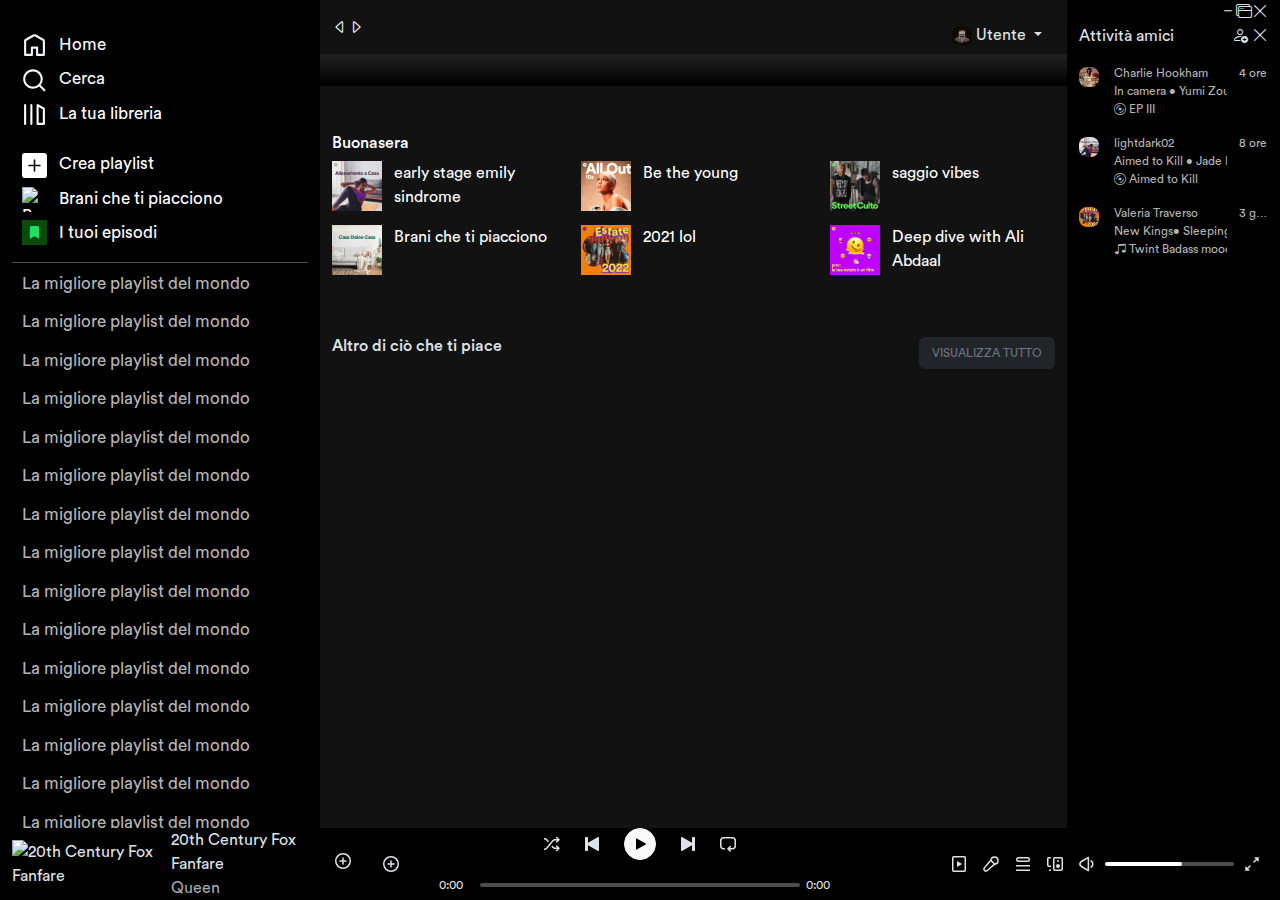
==== commit 774429fa: "m" ====
--- a/index.html
+++ b/index.html
@@ -196,8 +196,8 @@
                   </ul>
                 </div>
               </div>
-              <div class="annuncio p-3 d-none d-md-flex">
-                <div class="col-md-4">
+              <div class="annuncio p-3 d-none d-md-flex" id="annuncio">
+                <!-- <div class="col-md-4">
                   <img
                     src="./assets/imgs/main/image-12.jpg"
                     alt="copertina album"
@@ -234,7 +234,7 @@
                   >
                     X
                   </button>
-                </div>
+                </div> -->
               </div>
             </div>
             <div class="col buonasera mt-5">
--- a/assets/scss/homepage.css
+++ b/assets/scss/homepage.css
@@ -16,7 +16,6 @@
 }
 
 .annuncio {
-  background: -webkit-gradient(linear, left top, left bottom, from(#212121), to(#000000));
   background: linear-gradient(to bottom, #212121, #000000);
 }
 
@@ -49,15 +48,12 @@
 }
 
 audio::-webkit-media-controls-panel {
-  display: -webkit-box;
   display: flex;
-  -webkit-box-pack: justify;
-          justify-content: space-between;
+  justify-content: space-between;
 }
 
 audio::-webkit-media-controls-current-time-display,
 audio::-webkit-media-controls-time-remaining-display {
-  display: -webkit-box !important;
   display: flex !important;
 }
 
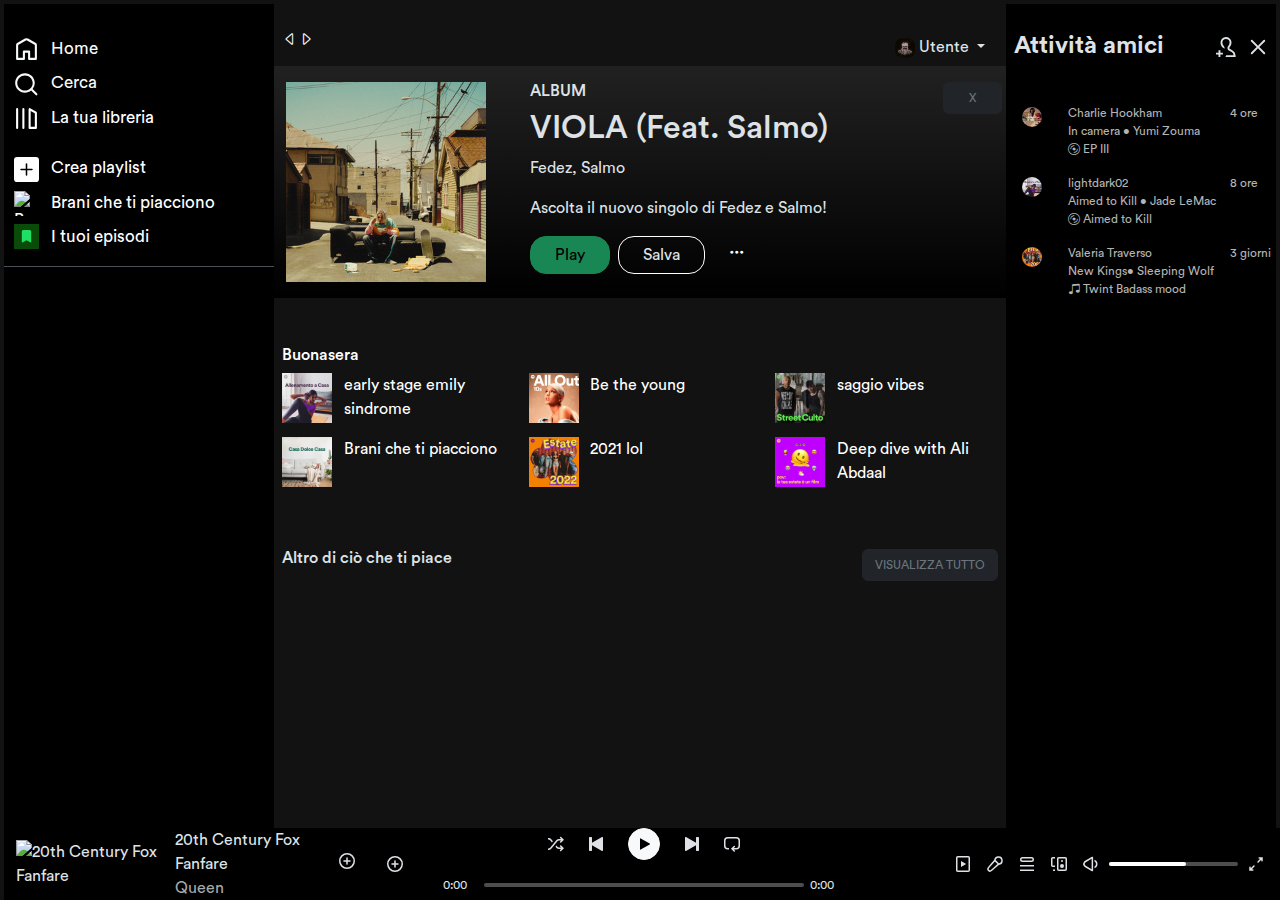
==== commit 58f8e47f: "ined html" ====
--- a/index.html
+++ b/index.html
@@ -18,319 +18,297 @@
     <link rel="stylesheet" href="assets/scss/main.css" />
     <link rel="stylesheet" href="assets/scss/homepage.css" />
   </head>
-  <body data-bs-theme="dark">
-    <main>
-      <div class="container-fluid">
-        <div class="row">
-          <div class="col-3 bg-black d-none d-md-block">
-            <div class="mb-4 mt-4 prime-icone">
-              <div class="mb-2 d-flex align-items-center"></div>
-              <div class="mb-2 d-flex align-items-center">
-                <a href="./index.html" class="text-light text-decoration-none">
-                  <svg
-                    data-encore-id="icon"
-                    role="img"
-                    aria-hidden="true"
-                    class="Svg-sc-ytk21e-0 bneLcE home-icon me-2"
-                    viewBox="0 0 24 24"
-                  >
-                    <path
-                      d="M12.5 3.247a1 1 0 0 0-1 0L4 7.577V20h4.5v-6a1 1 0 0 1 1-1h5a1 1 0 0 1 1 1v6H20V7.577l-7.5-4.33zm-2-1.732a3 3 0 0 1 3 0l7.5 4.33a2 2 0 0 1 1 1.732V21a1 1 0 0 1-1 1h-6.5a1 1 0 0 1-1-1v-6h-3v6a1 1 0 0 1-1 1H3a1 1 0 0 1-1-1V7.577a2 2 0 0 1 1-1.732l7.5-4.33z"
-                    ></path>
-                  </svg>
-                  Home</a
-                >
-              </div>
-              <div class="mb-2 d-flex align-items-center">
-                <a href="./search.html" class="text-light text-decoration-none">
-                  <svg
-                    data-encore-id="icon"
-                    role="img"
-                    aria-hidden="true"
-                    class="Svg-sc-ytk21e-0 bneLcE search-icon me-2"
-                    viewBox="0 0 24 24"
-                  >
-                    <path
-                      d="M10.533 1.279c-5.18 0-9.407 4.14-9.407 9.279s4.226 9.279 9.407 9.279c2.234 0 4.29-.77 5.907-2.058l4.353 4.353a1 1 0 1 0 1.414-1.414l-4.344-4.344a9.157 9.157 0 0 0 2.077-5.816c0-5.14-4.226-9.28-9.407-9.28zm-7.407 9.279c0-4.006 3.302-7.28 7.407-7.28s7.407 3.274 7.407 7.28-3.302 7.279-7.407 7.279-7.407-3.273-7.407-7.28z"
-                    ></path>
-                  </svg>
-                  Cerca</a
-                >
-              </div>
-              <div class="mb-2 d-flex align-items-center">
-                <a href="#" class="text-white text-decoration-none">
-                  <svg
-                    data-encore-id="icon"
-                    role="img"
-                    aria-hidden="true"
-                    viewBox="0 0 24 24"
-                    class="Svg-sc-ytk21e-0 bneLcE me-2"
-                  >
-                    <path
-                      d="M14.5 2.134a1 1 0 0 1 1 0l6 3.464a1 1 0 0 1 .5.866V21a1 1 0 0 1-1 1h-6a1 1 0 0 1-1-1V3a1 1 0 0 1 .5-.866zM16 4.732V20h4V7.041l-4-2.309zM3 22a1 1 0 0 1-1-1V3a1 1 0 0 1 2 0v18a1 1 0 0 1-1 1zm6 0a1 1 0 0 1-1-1V3a1 1 0 0 1 2 0v18a1 1 0 0 1-1 1z"
-                    ></path>
-                  </svg>
-                  La tua libreria</a
-                >
-              </div>
-            </div>
-            <div class="icone2">
-              <div class="mb-2">
-                <a href="#" class="text-white text-decoration-none">
+  <body class="p-1" data-bs-theme="dark">
+    <div class="container-fluid d-flex flex-column p-0">
+      <div class="d-flex main-row">
+        <div class="bg-black d-none d-lg-block colonna1">
+          <div class="mb-4 mt-4 prime-icone">
+            <div class="mb-2 d-flex align-items-center"></div>
+            <div class="mb-2 d-flex align-items-center">
+              <a href="./index.html" class="text-light text-decoration-none">
+                <svg
+                  data-encore-id="icon"
+                  role="img"
+                  aria-hidden="true"
+                  class="Svg-sc-ytk21e-0 bneLcE home-icon me-2"
+                  viewBox="0 0 24 24"
+                >
+                  <path
+                    d="M12.5 3.247a1 1 0 0 0-1 0L4 7.577V20h4.5v-6a1 1 0 0 1 1-1h5a1 1 0 0 1 1 1v6H20V7.577l-7.5-4.33zm-2-1.732a3 3 0 0 1 3 0l7.5 4.33a2 2 0 0 1 1 1.732V21a1 1 0 0 1-1 1h-6.5a1 1 0 0 1-1-1v-6h-3v6a1 1 0 0 1-1 1H3a1 1 0 0 1-1-1V7.577a2 2 0 0 1 1-1.732l7.5-4.33z"
+                  ></path>
+                </svg>
+                Home</a
+              >
+            </div>
+            <div class="mb-2 d-flex align-items-center">
+              <a href="./search.html" class="text-light text-decoration-none">
+                <svg
+                  data-encore-id="icon"
+                  role="img"
+                  aria-hidden="true"
+                  class="Svg-sc-ytk21e-0 bneLcE search-icon me-2"
+                  viewBox="0 0 24 24"
+                >
+                  <path
+                    d="M10.533 1.279c-5.18 0-9.407 4.14-9.407 9.279s4.226 9.279 9.407 9.279c2.234 0 4.29-.77 5.907-2.058l4.353 4.353a1 1 0 1 0 1.414-1.414l-4.344-4.344a9.157 9.157 0 0 0 2.077-5.816c0-5.14-4.226-9.28-9.407-9.28zm-7.407 9.279c0-4.006 3.302-7.28 7.407-7.28s7.407 3.274 7.407 7.28-3.302 7.279-7.407 7.279-7.407-3.273-7.407-7.28z"
+                  ></path>
+                </svg>
+                Cerca</a
+              >
+            </div>
+            <div class="mb-2 d-flex align-items-center">
+              <a href="#" class="text-white text-decoration-none">
+                <svg
+                  data-encore-id="icon"
+                  role="img"
+                  aria-hidden="true"
+                  viewBox="0 0 24 24"
+                  class="Svg-sc-ytk21e-0 bneLcE me-2"
+                >
+                  <path
+                    d="M14.5 2.134a1 1 0 0 1 1 0l6 3.464a1 1 0 0 1 .5.866V21a1 1 0 0 1-1 1h-6a1 1 0 0 1-1-1V3a1 1 0 0 1 .5-.866zM16 4.732V20h4V7.041l-4-2.309zM3 22a1 1 0 0 1-1-1V3a1 1 0 0 1 2 0v18a1 1 0 0 1-1 1zm6 0a1 1 0 0 1-1-1V3a1 1 0 0 1 2 0v18a1 1 0 0 1-1 1z"
+                  ></path>
+                </svg>
+                La tua libreria</a
+              >
+            </div>
+          </div>
+          <div class="icone2">
+            <div class="mb-2">
+              <a href="#" class="text-white text-decoration-none">
+                <svg
+                  xmlns="http://www.w3.org/2000/svg"
+                  width="16"
+                  height="16"
+                  fill="currentColor"
+                  class="bi bi-plus-square-fill me-2"
+                  viewBox="0 0 16 16"
+                >
+                  <path
+                    d="M2 0a2 2 0 0 0-2 2v12a2 2 0 0 0 2 2h12a2 2 0 0 0 2-2V2a2 2 0 0 0-2-2zm6.5 4.5v3h3a.5.5 0 0 1 0 1h-3v3a.5.5 0 0 1-1 0v-3h-3a.5.5 0 0 1 0-1h3v-3a.5.5 0 0 1 1 0"
+                  />
+                </svg>
+                Crea playlist</a
+              >
+            </div>
+            <div class="mb-2">
+              <a href="#" class="text-white text-decoration-none">
+                <img
+                  aria-hidden="true"
+                  draggable="false"
+                  loading="eager"
+                  src="https://misc.scdn.co/liked-songs/liked-songs-64.png"
+                  data-testid="entity-image"
+                  alt="Brani che ti piacciono"
+                  class="me-2 mMx2LUixlnN_Fu45JpFB iJp40IxKg6emF6KYJ414 Yn2Ei5QZn19gria6LjZj brani-like"
+                  srcset="
+                    https://misc.scdn.co/liked-songs/liked-songs-64.png   32w,
+                    https://misc.scdn.co/liked-songs/liked-songs-64.png   64w,
+                    https://misc.scdn.co/liked-songs/liked-songs-300.png 150w,
+                    https://misc.scdn.co/liked-songs/liked-songs-300.png 300w,
+                    https://misc.scdn.co/liked-songs/liked-songs-640.png 320w,
+                    https://misc.scdn.co/liked-songs/liked-songs-640.png 640w
+                  "
+                />
+                Brani che ti piacciono</a
+              >
+            </div>
+            <div class="mb-2 pb-3 border-bottom">
+              <a href="#" class="text-white text-decoration-none d-flex">
+                <button
+                  class="d-flex align-items-center justify-content-center"
+                >
                   <svg
                     xmlns="http://www.w3.org/2000/svg"
                     width="16"
                     height="16"
                     fill="currentColor"
-                    class="bi bi-plus-square-fill me-2"
+                    class="bi bi-bookmark-fill"
                     viewBox="0 0 16 16"
                   >
                     <path
-                      d="M2 0a2 2 0 0 0-2 2v12a2 2 0 0 0 2 2h12a2 2 0 0 0 2-2V2a2 2 0 0 0-2-2zm6.5 4.5v3h3a.5.5 0 0 1 0 1h-3v3a.5.5 0 0 1-1 0v-3h-3a.5.5 0 0 1 0-1h3v-3a.5.5 0 0 1 1 0"
+                      d="M2 2v13.5a.5.5 0 0 0 .74.439L8 13.069l5.26 2.87A.5.5 0 0 0 14 15.5V2a2 2 0 0 0-2-2H4a2 2 0 0 0-2 2"
                     />
                   </svg>
-                  Crea playlist</a
-                >
+                </button>
+                I tuoi episodi
+              </a>
+            </div>
+          </div>
+          <div id="to-fill"></div>
+          <div id="libraryplaylist" class="playlist overflow-y-auto ms-2"></div>
+        </div>
+        <div class="overflow-y-auto w-100 h-100 p-2">
+          <div class="row mt-3">
+            <div class="col d-flex justify-content-between">
+              <div class="d-flex flex-grow-1">
+                <a class="text-white" href="#"
+                  ><i class="bi bi-caret-left"></i
+                ></a>
+                <a class="text-white" href="#"
+                  ><i class="bi bi-caret-right"></i
+                ></a>
               </div>
-              <div class="mb-2">
-                <a href="#" class="text-white text-decoration-none">
+              <div class="dropdown">
+                <button
+                  class="btn btn-black dropdown-toggle"
+                  type="button"
+                  data-bs-toggle="dropdown"
+                  aria-expanded="false"
+                >
                   <img
-                    aria-hidden="true"
-                    draggable="false"
-                    loading="eager"
-                    src="https://misc.scdn.co/liked-songs/liked-songs-64.png"
-                    data-testid="entity-image"
-                    alt="Brani che ti piacciono"
-                    class="me-2 mMx2LUixlnN_Fu45JpFB iJp40IxKg6emF6KYJ414 Yn2Ei5QZn19gria6LjZj brani-like"
-                    srcset="
-                      https://misc.scdn.co/liked-songs/liked-songs-64.png   32w,
-                      https://misc.scdn.co/liked-songs/liked-songs-64.png   64w,
-                      https://misc.scdn.co/liked-songs/liked-songs-300.png 150w,
-                      https://misc.scdn.co/liked-songs/liked-songs-300.png 300w,
-                      https://misc.scdn.co/liked-songs/liked-songs-640.png 320w,
-                      https://misc.scdn.co/liked-songs/liked-songs-640.png 640w
-                    "
+                    src="./assets/imgs/main/image-1.jpg"
+                    alt="avatar"
+                    class="avatar rounded-3"
                   />
-                  Brani che ti piacciono</a
-                >
+                  Utente
+                </button>
+                <ul class="dropdown-menu">
+                  <li><a class="dropdown-item" href="#">Action</a></li>
+                  <li>
+                    <a class="dropdown-item" href="#">Another action</a>
+                  </li>
+                  <li>
+                    <a class="dropdown-item" href="#">Something else here</a>
+                  </li>
+                </ul>
               </div>
-              <div class="mb-2 pb-3 border-bottom">
-                <a href="#" class="text-white text-decoration-none d-flex">
-                  <button
-                    class="d-flex align-items-center justify-content-center"
-                  >
-                    <svg
-                      xmlns="http://www.w3.org/2000/svg"
-                      width="16"
-                      height="16"
-                      fill="currentColor"
-                      class="bi bi-bookmark-fill"
-                      viewBox="0 0 16 16"
-                    >
-                      <path
-                        d="M2 2v13.5a.5.5 0 0 0 .74.439L8 13.069l5.26 2.87A.5.5 0 0 0 14 15.5V2a2 2 0 0 0-2-2H4a2 2 0 0 0-2 2"
-                      />
-                    </svg>
-                  </button>
-                  I tuoi episodi
-                </a>
+            </div>
+            <div class="annuncio p-3 d-none d-md-flex">
+              <div class="col-md-4">
+                <img
+                  src="./assets/imgs/main/image-12.jpg"
+                  alt="copertina album"
+                  class="copertina img-fluid"
+                />
               </div>
-            </div>
-            <div id="to-fill"></div>
-            <div class="playlist overflow-y-auto">
-              <p>La migliore playlist del mondo</p>
-              <p>La migliore playlist del mondo</p>
-              <p>La migliore playlist del mondo</p>
-              <p>La migliore playlist del mondo</p>
-              <p>La migliore playlist del mondo</p>
-              <p>La migliore playlist del mondo</p>
-              <p>La migliore playlist del mondo</p>
-              <p>La migliore playlist del mondo</p>
-              <p>La migliore playlist del mondo</p>
-              <p>La migliore playlist del mondo</p>
-              <p>La migliore playlist del mondo</p>
-              <p>La migliore playlist del mondo</p>
-              <p>La migliore playlist del mondo</p>
-              <p>La migliore playlist del mondo</p>
-              <p>La migliore playlist del mondo</p>
-              <p>La migliore playlist del mondo</p>
-              <p>La migliore playlist del mondo</p>
-              <p>La migliore playlist del mondo</p>
-              <p>La migliore playlist del mondo</p>
-              <p>La migliore playlist del mondo</p>
-            </div>
-          </div>
-          <div class="col-12 col-md-7">
-            <div class="row mt-3">
-              <div class="col d-flex justify-content-between">
-                <div class="d-flex flex-grow-1">
-                  <a class="text-white" href="#"
-                    ><i class="bi bi-caret-left"></i
-                  ></a>
-                  <a class="text-white" href="#"
-                    ><i class="bi bi-caret-right"></i
-                  ></a>
-                </div>
-                <div class="dropdown">
-                  <button
-                    class="btn btn-black dropdown-toggle"
-                    type="button"
-                    data-bs-toggle="dropdown"
-                    aria-expanded="false"
-                  >
-                    <img
-                      src="./assets/imgs/main/image-1.jpg"
-                      alt="avatar"
-                      class="avatar rounded-3"
-                    />
-                    Utente
-                  </button>
-                  <ul class="dropdown-menu">
-                    <li><a class="dropdown-item" href="#">Action</a></li>
-                    <li>
-                      <a class="dropdown-item" href="#">Another action</a>
-                    </li>
-                    <li>
-                      <a class="dropdown-item" href="#">Something else here</a>
-                    </li>
-                  </ul>
+              <div class="col-md-7 ms-2">
+                <h6>ALBUM</h6>
+                <h2>VIOLA (Feat. Salmo)</h2>
+                <p>Fedez, Salmo</p>
+                <p>Ascolta il nuovo singolo di Fedez e Salmo!</p>
+                <button
+                  type="button"
+                  class="btn btn-success roundel px-4 text-black"
+                  id="play-button"
+                >
+                  Play
+                </button>
+                <button
+                  type="button"
+                  class="btn btn-black border border-white roundel px-4 mx-1"
+                >
+                  Salva
+                </button>
+                <a href="#" class="text-white mx-3">
+                  <i class="bi bi-three-dots"></i
+                ></a>
+              </div>
+              <div class="col-1">
+                <button
+                  type="button"
+                  class="btn btn-dark nascondi text-secondary w-100"
+                  onclick="hideAnnouncement()"
+                >
+                  X
+                </button>
+              </div>
+            </div>
+          </div>
+          <div class="col buonasera mt-5">
+            <h6 class="text-white">Buonasera</h6>
+            <div class="row">
+              <div class="col">
+                <div class="row">
+                  <div class="col-6 col-md-4">
+                    <div class="row">
+                      <div class="col-3">
+                        <img src="./assets/imgs/main/image-14.jpg" />
+                      </div>
+                      <div class="col-9 early">
+                        <p class="text-white">early stage emily sindrome</p>
+                      </div>
+                    </div>
+                  </div>
+
+                  <div class="col-6 col-md-4">
+                    <div class="row">
+                      <div class="col-3">
+                        <img src="./assets/imgs/search/image-12.jpg" />
+                      </div>
+                      <div class="col-9 early">
+                        <p class="text-white">Be the young</p>
+                      </div>
+                    </div>
+                  </div>
+                  <div class="col-6 col-md-4">
+                    <div class="row">
+                      <div class="col-3">
+                        <img src="./assets/imgs/main/image-19.jpg" />
+                      </div>
+                      <div class="col-9 early">
+                        <p class="text-white">saggio vibes</p>
+                      </div>
+                    </div>
+                  </div>
+                  <div class="col-6 col-md-4">
+                    <div class="row">
+                      <div class="col-3">
+                        <img src="./assets/imgs/main/image-15.jpg" />
+                      </div>
+                      <div class="col-9 early">
+                        <p class="text-white">Brani che ti piacciono</p>
+                      </div>
+                    </div>
+                  </div>
+
+                  <div class="col-6 col-md-4">
+                    <div class="row">
+                      <div class="col-3">
+                        <img src="./assets/imgs/main/image-18.jpg" />
+                      </div>
+                      <div class="col-9 early">
+                        <p class="text-white">2021 lol</p>
+                      </div>
+                    </div>
+                  </div>
+
+                  <div class="col-6 col-md-4">
+                    <div class="row">
+                      <div class="col-3">
+                        <img src="./assets/imgs/main/image-2.jpg" />
+                      </div>
+                      <div class="col-9 early">
+                        <p class="text-white">Deep dive with Ali Abdaal</p>
+                      </div>
+                    </div>
+                  </div>
                 </div>
               </div>
-              <div class="annuncio p-3 d-none d-md-flex" id="annuncio">
-                <!-- <div class="col-md-4">
-                  <img
-                    src="./assets/imgs/main/image-12.jpg"
-                    alt="copertina album"
-                    class="copertina img-fluid"
-                  />
-                </div>
-                <div class="col-md-7 ms-2">
-                  <h6>ALBUM</h6>
-                  <h2>VIOLA (Feat. Salmo)</h2>
-                  <p>Fedez, Salmo</p>
-                  <p>Ascolta il nuovo singolo di Fedez e Salmo!</p>
-                  <button
-                    type="button"
-                    class="btn btn-success roundel px-4 text-black"
-                    id="play-button"
-                  >
-                    Play
-                  </button>
-                  <button
-                    type="button"
-                    class="btn btn-black border border-white roundel px-4 mx-1"
-                  >
-                    Salva
-                  </button>
-                  <a href="#" class="text-white mx-3">
-                    <i class="bi bi-three-dots"></i
-                  ></a>
-                </div>
-                <div class="col-1">
-                  <button
-                    type="button"
-                    class="btn btn-dark nascondi text-secondary w-100"
-                    onclick="hideAnnouncement()"
-                  >
-                    X
-                  </button>
-                </div> -->
-              </div>
-            </div>
-            <div class="col buonasera mt-5">
-              <h6 class="text-white">Buonasera</h6>
-              <div class="row">
-                <div class="col">
-                  <div class="row">
-                    <div class="col-6 col-md-4">
-                      <div class="row">
-                        <div class="col-3">
-                          <img src="./assets/imgs/main/image-14.jpg" />
-                        </div>
-                        <div class="col-9 early">
-                          <p class="text-white">early stage emily sindrome</p>
-                        </div>
-                      </div>
-                    </div>
-
-                    <div class="col-6 col-md-4">
-                      <div class="row">
-                        <div class="col-3">
-                          <img src="./assets/imgs/search/image-12.jpg" />
-                        </div>
-                        <div class="col-9 early">
-                          <p class="text-white">Be the young</p>
-                        </div>
-                      </div>
-                    </div>
-                    <div class="col-6 col-md-4">
-                      <div class="row">
-                        <div class="col-3">
-                          <img src="./assets/imgs/main/image-19.jpg" />
-                        </div>
-                        <div class="col-9 early">
-                          <p class="text-white">saggio vibes</p>
-                        </div>
-                      </div>
-                    </div>
-                    <div class="col-6 col-md-4">
-                      <div class="row">
-                        <div class="col-3">
-                          <img src="./assets/imgs/main/image-15.jpg" />
-                        </div>
-                        <div class="col-9 early">
-                          <p class="text-white">Brani che ti piacciono</p>
-                        </div>
-                      </div>
-                    </div>
-
-                    <div class="col-6 col-md-4">
-                      <div class="row">
-                        <div class="col-3">
-                          <img src="./assets/imgs/main/image-18.jpg" />
-                        </div>
-                        <div class="col-9 early">
-                          <p class="text-white">2021 lol</p>
-                        </div>
-                      </div>
-                    </div>
-
-                    <div class="col-6 col-md-4">
-                      <div class="row">
-                        <div class="col-3">
-                          <img src="./assets/imgs/main/image-2.jpg" />
-                        </div>
-                        <div class="col-9 early">
-                          <p class="text-white">Deep dive with Ali Abdaal</p>
-                        </div>
-                      </div>
-                    </div>
-                  </div>
-                </div>
-              </div>
-            </div>
-            <div class="col mt-5">
-              <div class="d-flex justify-content-between">
-                <h6>Altro di ciò che ti piace</h6>
-                <!-- <button
+            </div>
+          </div>
+          <div class="col mt-5">
+            <div class="d-flex justify-content-between">
+              <h6>Altro di ciò che ti piace</h6>
+              <!-- <button
                   type="button"
                   class="btn btn-dark nascondi text-secondary"
                   onclick="goToAlbumPage()"
                 >
                   VISUALIZZA TUTTO
                 </button> -->
-                <a
-                  href="./search.html?q=queen"
-                  class="btn btn-dark nascondi text-secondary"
-                >
-                  VISUALIZZA TUTTO
-                </a>
-              </div>
-              <div
-                class="row justify-content-center p-1 overflow-y-hidden flex-nowrap flex-lg-wrap"
-                id="album"
-              >
-                <!-- <div class="col-4 col-xl-2 p-1 m-1">
+              <a
+                href="./search.html?q=queen"
+                class="btn btn-dark nascondi text-secondary"
+              >
+                VISUALIZZA TUTTO
+              </a>
+            </div>
+            <div
+              class="row justify-content-center p-1 overflow-y-hidden flex-nowrap flex-lg-wrap"
+              id="album"
+            >
+              <!-- <div class="col-4 col-xl-2 p-1 m-1">
                   <div class="card h-100">
                     <img
                       src="./assets/imgs/main/image-9.jpg"
@@ -395,81 +373,100 @@
                     </div>
                   </div>
                 </div> -->
-              </div>
-            </div>
-          </div>
-          <div class="col-2 d-none d-md-block bg-black">
-            <div class="d-flex justify-content-end">
-              <i class="bi bi-dash"></i>
-              <i class="bi bi-window-stack"></i>
-              <i class="bi bi-x-lg"></i>
-            </div>
+            </div>
+          </div>
+        </div>
+        <div class="d-none d-lg-block bg-black colonna3">
+			<div
+			  class="d-flex mb-4 me-2 mt-4 ms-2 align-items-center justify-content-between"
+			>
+			  <div>
+				<p class="fw-bold fs-4">Attività amici</p>
+			  </div>
+			  <div>
+				<p>
+				  <svg
+					data-encore-id="icon"
+					role="img"
+					aria-hidden="true"
+					viewBox="0 0 16 16"
+					class="Svg-sc-ytk21e-0 ewCuAY me-2"
+				  >
+					<path
+					  d="M4.765 1.423c-.42.459-.713.992-.903 1.554-.144.421-.264 1.173-.22 1.894.077 1.321.638 2.408 1.399 3.316v.002l.083.098c.611.293 1.16.696 1.621 1.183a2.244 2.244 0 0 0-.426-2.092l-.127-.153-.002-.001c-.612-.73-.997-1.52-1.051-2.442-.032-.54.066-1.097.143-1.323a2.85 2.85 0 0 1 .589-1.022 2.888 2.888 0 0 1 4.258 0c.261.284.456.628.59 1.022.076.226.175.783.143 1.323-.055.921-.44 1.712-1.052 2.442l-.002.001-.127.153a2.25 2.25 0 0 0 .603 3.39l2.209 1.275a3.248 3.248 0 0 1 1.605 2.457h-5.99a5.466 5.466 0 0 1-.594 1.5h8.259l-.184-1.665a4.75 4.75 0 0 0-2.346-3.591l-2.209-1.275a.75.75 0 0 1-.201-1.13l.126-.152h.001c.76-.909 1.32-1.995 1.399-3.316.043-.721-.077-1.473-.22-1.894a4.46 4.46 0 0 0-.644-1.24v-.002h-.002a4.388 4.388 0 0 0-6.728-.312zM2 12.5v-2h1.5v2h2V14h-2v2H2v-2H0v-1.5h2z"
+					></path>
+				  </svg>
+				  <svg
+					data-encore-id="icon"
+					role="img"
+					aria-hidden="true"
+					viewBox="0 0 16 16"
+					class="Svg-sc-ytk21e-0 dYnaPI"
+				  >
+					<path
+					  d="M2.47 2.47a.75.75 0 0 1 1.06 0L8 6.94l4.47-4.47a.75.75 0 1 1 1.06 1.06L9.06 8l4.47 4.47a.75.75 0 1 1-1.06 1.06L8 9.06l-4.47 4.47a.75.75 0 0 1-1.06-1.06L6.94 8 2.47 3.53a.75.75 0 0 1 0-1.06Z"
+					></path>
+				  </svg>
+				</p>
+			  </div>
+			</div>
+			<div class="row ms-1">
+			  <div class="col-2">
+				<img
+				  src="./assets/imgs/main/image-16.jpg"
+				  class="avatar rounded-circle"
+				  alt="avatar"
+				/>
+			  </div>
+			  <div class="col-7 nascondi">
+				<p>
+				  Charlie Hookham<br />In camera • Yumi Zouma <br /><i
+					class="bi bi-disc"
+				  ></i>
+				  EP III
+				</p>
+			  </div>
+			  <div class="col-3 nascondi">4 ore</div>
+			</div>
+			<div class="row ms-1">
+			  <div class="col-2">
+				<img
+				  src="./assets/imgs/main/image-14.jpg"
+				  class="avatar rounded-circle"
+				  alt="avatar"
+				/>
+			  </div>
+			  <div class="col-7 nascondi">
+				<p>
+				  lightdark02<br />Aimed to Kill • Jade LeMac <br /><i
+					class="bi bi-disc"
+				  ></i>
+				  Aimed to Kill
+				</p>
+			  </div>
+			  <div class="col-3 nascondi">8 ore</div>
+			</div>
+			<div class="row ms-1">
+			  <div class="col-2">
+				<img
+				  src="./assets/imgs/main/image-18.jpg"
+				  class="avatar rounded-circle"
+				  alt="avatar"
+				/>
+			  </div>
+			  <div class="col-7 nascondi">
+				<p>
+				  Valeria Traverso<br />New Kings• Sleeping Wolf<br /><i
+					class="bi bi-music-note-beamed"
+				  ></i>
+				  Twint Badass mood
+				</p>
+			  </div>
+			  <div class="col-3 nascondi">3 giorni</div>
+			</div>
+		  </div>
+    </div>
 
-            <div class="d-flex justify-content-between">
-              <p>Attività amici</p>
-              <p>
-                <i class="bi bi-person-add"></i>
-                <i class="bi bi-x-lg"></i>
-              </p>
-            </div>
-            <div class="row">
-              <div class="col-2">
-                <img
-                  src="./assets/imgs/main/image-16.jpg"
-                  class="avatar rounded-3"
-                  alt="avatar"
-                />
-              </div>
-              <div class="col-7 nascondi">
-                <p>
-                  Charlie Hookham<br />In camera • Yumi Zouma <br /><i
-                    class="bi bi-disc"
-                  ></i>
-                  EP III
-                </p>
-              </div>
-              <div class="col-3 nascondi">4 ore</div>
-            </div>
-            <div class="row">
-              <div class="col-2">
-                <img
-                  src="./assets/imgs/main/image-14.jpg"
-                  class="avatar rounded-3"
-                  alt="avatar"
-                />
-              </div>
-              <div class="col-7 nascondi">
-                <p>
-                  lightdark02<br />Aimed to Kill • Jade LeMac <br /><i
-                    class="bi bi-disc"
-                  ></i>
-                  Aimed to Kill
-                </p>
-              </div>
-              <div class="col-3 nascondi">8 ore</div>
-            </div>
-            <div class="row">
-              <div class="col-2">
-                <img
-                  src="./assets/imgs/main/image-18.jpg"
-                  class="avatar rounded-3"
-                  alt="avatar"
-                />
-              </div>
-              <div class="col-7 nascondi">
-                <p>
-                  Valeria Traverso<br />New Kings• Sleeping Wolf<br /><i
-                    class="bi bi-music-note-beamed"
-                  ></i>
-                  Twint Badass mood
-                </p>
-              </div>
-              <div class="col-3 nascondi">3 giorni</div>
-            </div>
-          </div>
-        </div>
-      </div>
-    </main>
     <footer>
       <div class="container-fluid">
         <div class="row riproduci">
@@ -667,6 +664,7 @@
     ></script>
     <script src="script/icons.js"></script>
     <script src="script/tools.js"></script>
+    <script src="script/library.js"></script>
     <script src="script/player.js"></script>
     <script src="./script/homepage.js"></script>
   </body>
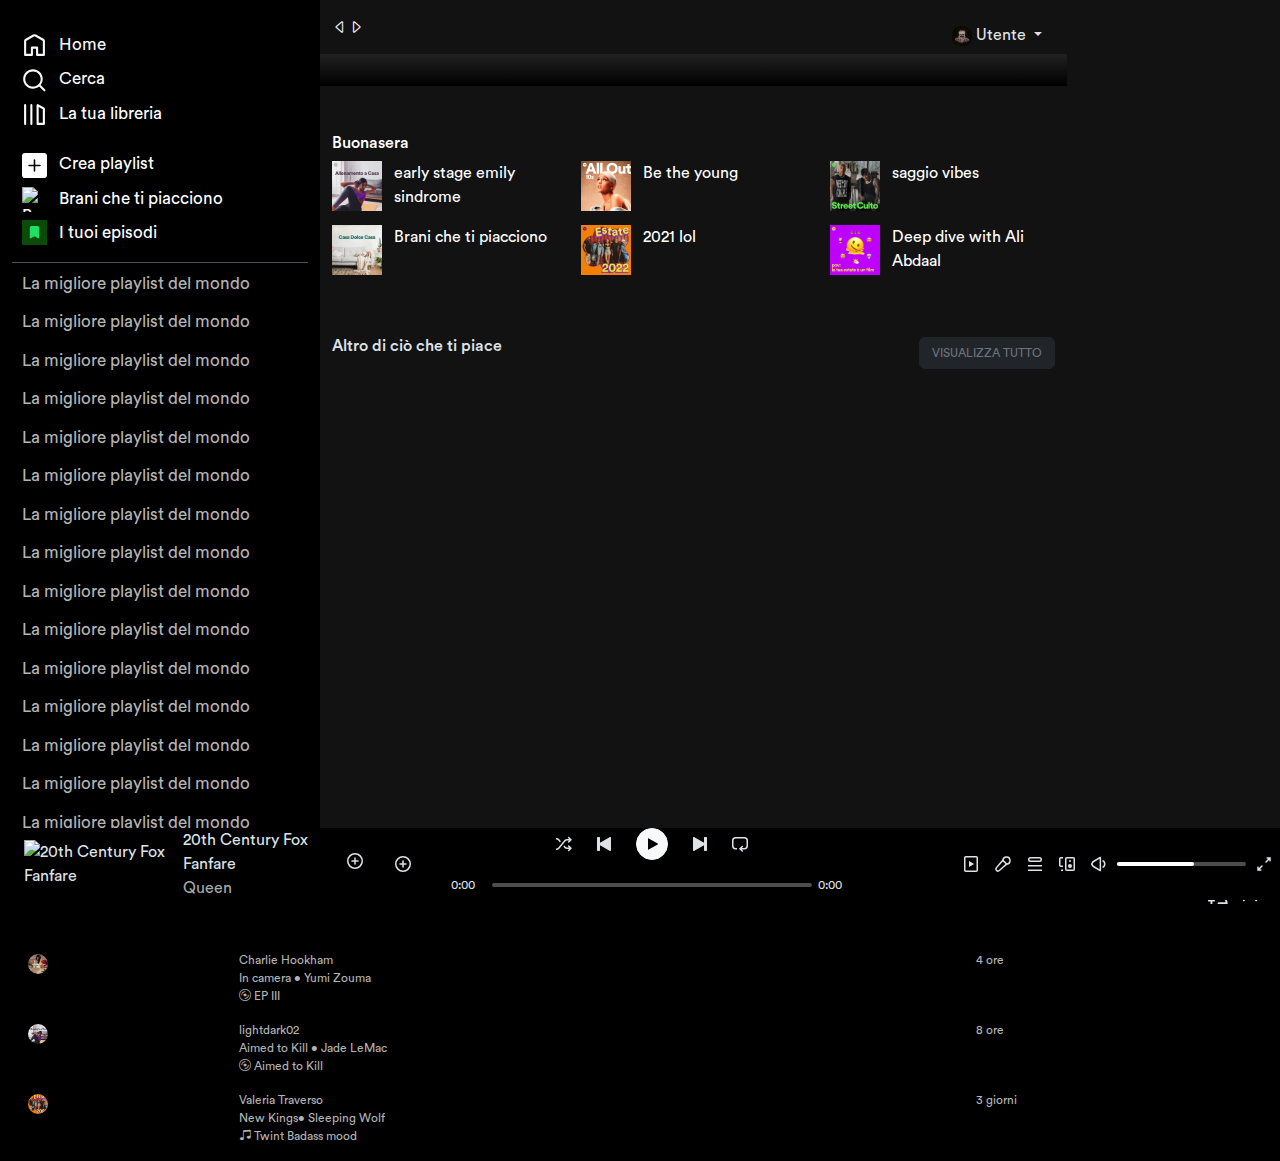
==== commit cc65fbec: "Merge branch 'develop' of https://github.com/mattia-consiglio/build-week-team-4-spotify into develop" ====
--- a/index.html
+++ b/index.html
@@ -18,218 +18,240 @@
     <link rel="stylesheet" href="assets/scss/main.css" />
     <link rel="stylesheet" href="assets/scss/homepage.css" />
   </head>
-  <body class="p-1" data-bs-theme="dark">
-    <div class="container-fluid d-flex flex-column p-0">
-      <div class="d-flex main-row">
-        <div class="bg-black d-none d-lg-block colonna1">
-          <div class="mb-4 mt-4 prime-icone">
-            <div class="mb-2 d-flex align-items-center"></div>
-            <div class="mb-2 d-flex align-items-center">
-              <a href="./index.html" class="text-light text-decoration-none">
-                <svg
-                  data-encore-id="icon"
-                  role="img"
-                  aria-hidden="true"
-                  class="Svg-sc-ytk21e-0 bneLcE home-icon me-2"
-                  viewBox="0 0 24 24"
+  <body data-bs-theme="dark">
+    <main>
+      <div class="container-fluid">
+        <div class="row">
+          <div class="col-3 bg-black d-none d-md-block">
+            <div class="mb-4 mt-4 prime-icone">
+              <div class="mb-2 d-flex align-items-center"></div>
+              <div class="mb-2 d-flex align-items-center">
+                <a href="./index.html" class="text-light text-decoration-none">
+                  <svg
+                    data-encore-id="icon"
+                    role="img"
+                    aria-hidden="true"
+                    class="Svg-sc-ytk21e-0 bneLcE home-icon me-2"
+                    viewBox="0 0 24 24"
+                  >
+                    <path
+                      d="M12.5 3.247a1 1 0 0 0-1 0L4 7.577V20h4.5v-6a1 1 0 0 1 1-1h5a1 1 0 0 1 1 1v6H20V7.577l-7.5-4.33zm-2-1.732a3 3 0 0 1 3 0l7.5 4.33a2 2 0 0 1 1 1.732V21a1 1 0 0 1-1 1h-6.5a1 1 0 0 1-1-1v-6h-3v6a1 1 0 0 1-1 1H3a1 1 0 0 1-1-1V7.577a2 2 0 0 1 1-1.732l7.5-4.33z"
+                    ></path>
+                  </svg>
+                  Home</a
                 >
-                  <path
-                    d="M12.5 3.247a1 1 0 0 0-1 0L4 7.577V20h4.5v-6a1 1 0 0 1 1-1h5a1 1 0 0 1 1 1v6H20V7.577l-7.5-4.33zm-2-1.732a3 3 0 0 1 3 0l7.5 4.33a2 2 0 0 1 1 1.732V21a1 1 0 0 1-1 1h-6.5a1 1 0 0 1-1-1v-6h-3v6a1 1 0 0 1-1 1H3a1 1 0 0 1-1-1V7.577a2 2 0 0 1 1-1.732l7.5-4.33z"
-                  ></path>
-                </svg>
-                Home</a
-              >
-            </div>
-            <div class="mb-2 d-flex align-items-center">
-              <a href="./search.html" class="text-light text-decoration-none">
-                <svg
-                  data-encore-id="icon"
-                  role="img"
-                  aria-hidden="true"
-                  class="Svg-sc-ytk21e-0 bneLcE search-icon me-2"
-                  viewBox="0 0 24 24"
+              </div>
+              <div class="mb-2 d-flex align-items-center">
+                <a href="./search.html" class="text-light text-decoration-none">
+                  <svg
+                    data-encore-id="icon"
+                    role="img"
+                    aria-hidden="true"
+                    class="Svg-sc-ytk21e-0 bneLcE search-icon me-2"
+                    viewBox="0 0 24 24"
+                  >
+                    <path
+                      d="M10.533 1.279c-5.18 0-9.407 4.14-9.407 9.279s4.226 9.279 9.407 9.279c2.234 0 4.29-.77 5.907-2.058l4.353 4.353a1 1 0 1 0 1.414-1.414l-4.344-4.344a9.157 9.157 0 0 0 2.077-5.816c0-5.14-4.226-9.28-9.407-9.28zm-7.407 9.279c0-4.006 3.302-7.28 7.407-7.28s7.407 3.274 7.407 7.28-3.302 7.279-7.407 7.279-7.407-3.273-7.407-7.28z"
+                    ></path>
+                  </svg>
+                  Cerca</a
                 >
-                  <path
-                    d="M10.533 1.279c-5.18 0-9.407 4.14-9.407 9.279s4.226 9.279 9.407 9.279c2.234 0 4.29-.77 5.907-2.058l4.353 4.353a1 1 0 1 0 1.414-1.414l-4.344-4.344a9.157 9.157 0 0 0 2.077-5.816c0-5.14-4.226-9.28-9.407-9.28zm-7.407 9.279c0-4.006 3.302-7.28 7.407-7.28s7.407 3.274 7.407 7.28-3.302 7.279-7.407 7.279-7.407-3.273-7.407-7.28z"
-                  ></path>
-                </svg>
-                Cerca</a
-              >
-            </div>
-            <div class="mb-2 d-flex align-items-center">
-              <a href="#" class="text-white text-decoration-none">
-                <svg
-                  data-encore-id="icon"
-                  role="img"
-                  aria-hidden="true"
-                  viewBox="0 0 24 24"
-                  class="Svg-sc-ytk21e-0 bneLcE me-2"
+              </div>
+              <div class="mb-2 d-flex align-items-center">
+                <a href="#" class="text-white text-decoration-none">
+                  <svg
+                    data-encore-id="icon"
+                    role="img"
+                    aria-hidden="true"
+                    viewBox="0 0 24 24"
+                    class="Svg-sc-ytk21e-0 bneLcE me-2"
+                  >
+                    <path
+                      d="M14.5 2.134a1 1 0 0 1 1 0l6 3.464a1 1 0 0 1 .5.866V21a1 1 0 0 1-1 1h-6a1 1 0 0 1-1-1V3a1 1 0 0 1 .5-.866zM16 4.732V20h4V7.041l-4-2.309zM3 22a1 1 0 0 1-1-1V3a1 1 0 0 1 2 0v18a1 1 0 0 1-1 1zm6 0a1 1 0 0 1-1-1V3a1 1 0 0 1 2 0v18a1 1 0 0 1-1 1z"
+                    ></path>
+                  </svg>
+                  La tua libreria</a
                 >
-                  <path
-                    d="M14.5 2.134a1 1 0 0 1 1 0l6 3.464a1 1 0 0 1 .5.866V21a1 1 0 0 1-1 1h-6a1 1 0 0 1-1-1V3a1 1 0 0 1 .5-.866zM16 4.732V20h4V7.041l-4-2.309zM3 22a1 1 0 0 1-1-1V3a1 1 0 0 1 2 0v18a1 1 0 0 1-1 1zm6 0a1 1 0 0 1-1-1V3a1 1 0 0 1 2 0v18a1 1 0 0 1-1 1z"
-                  ></path>
-                </svg>
-                La tua libreria</a
-              >
-            </div>
-          </div>
-          <div class="icone2">
-            <div class="mb-2">
-              <a href="#" class="text-white text-decoration-none">
-                <svg
-                  xmlns="http://www.w3.org/2000/svg"
-                  width="16"
-                  height="16"
-                  fill="currentColor"
-                  class="bi bi-plus-square-fill me-2"
-                  viewBox="0 0 16 16"
-                >
-                  <path
-                    d="M2 0a2 2 0 0 0-2 2v12a2 2 0 0 0 2 2h12a2 2 0 0 0 2-2V2a2 2 0 0 0-2-2zm6.5 4.5v3h3a.5.5 0 0 1 0 1h-3v3a.5.5 0 0 1-1 0v-3h-3a.5.5 0 0 1 0-1h3v-3a.5.5 0 0 1 1 0"
-                  />
-                </svg>
-                Crea playlist</a
-              >
-            </div>
-            <div class="mb-2">
-              <a href="#" class="text-white text-decoration-none">
-                <img
-                  aria-hidden="true"
-                  draggable="false"
-                  loading="eager"
-                  src="https://misc.scdn.co/liked-songs/liked-songs-64.png"
-                  data-testid="entity-image"
-                  alt="Brani che ti piacciono"
-                  class="me-2 mMx2LUixlnN_Fu45JpFB iJp40IxKg6emF6KYJ414 Yn2Ei5QZn19gria6LjZj brani-like"
-                  srcset="
-                    https://misc.scdn.co/liked-songs/liked-songs-64.png   32w,
-                    https://misc.scdn.co/liked-songs/liked-songs-64.png   64w,
-                    https://misc.scdn.co/liked-songs/liked-songs-300.png 150w,
-                    https://misc.scdn.co/liked-songs/liked-songs-300.png 300w,
-                    https://misc.scdn.co/liked-songs/liked-songs-640.png 320w,
-                    https://misc.scdn.co/liked-songs/liked-songs-640.png 640w
-                  "
-                />
-                Brani che ti piacciono</a
-              >
-            </div>
-            <div class="mb-2 pb-3 border-bottom">
-              <a href="#" class="text-white text-decoration-none d-flex">
-                <button
-                  class="d-flex align-items-center justify-content-center"
-                >
+              </div>
+            </div>
+            <div class="icone2">
+              <div class="mb-2">
+                <a href="#" class="text-white text-decoration-none">
                   <svg
                     xmlns="http://www.w3.org/2000/svg"
                     width="16"
                     height="16"
                     fill="currentColor"
-                    class="bi bi-bookmark-fill"
+                    class="bi bi-plus-square-fill me-2"
                     viewBox="0 0 16 16"
                   >
                     <path
-                      d="M2 2v13.5a.5.5 0 0 0 .74.439L8 13.069l5.26 2.87A.5.5 0 0 0 14 15.5V2a2 2 0 0 0-2-2H4a2 2 0 0 0-2 2"
+                      d="M2 0a2 2 0 0 0-2 2v12a2 2 0 0 0 2 2h12a2 2 0 0 0 2-2V2a2 2 0 0 0-2-2zm6.5 4.5v3h3a.5.5 0 0 1 0 1h-3v3a.5.5 0 0 1-1 0v-3h-3a.5.5 0 0 1 0-1h3v-3a.5.5 0 0 1 1 0"
                     />
                   </svg>
-                </button>
-                I tuoi episodi
-              </a>
+                  Crea playlist</a
+                >
+              </div>
+              <div class="mb-2">
+                <a href="#" class="text-white text-decoration-none">
+                  <img
+                    aria-hidden="true"
+                    draggable="false"
+                    loading="eager"
+                    src="https://misc.scdn.co/liked-songs/liked-songs-64.png"
+                    data-testid="entity-image"
+                    alt="Brani che ti piacciono"
+                    class="me-2 mMx2LUixlnN_Fu45JpFB iJp40IxKg6emF6KYJ414 Yn2Ei5QZn19gria6LjZj brani-like"
+                    srcset="
+                      https://misc.scdn.co/liked-songs/liked-songs-64.png   32w,
+                      https://misc.scdn.co/liked-songs/liked-songs-64.png   64w,
+                      https://misc.scdn.co/liked-songs/liked-songs-300.png 150w,
+                      https://misc.scdn.co/liked-songs/liked-songs-300.png 300w,
+                      https://misc.scdn.co/liked-songs/liked-songs-640.png 320w,
+                      https://misc.scdn.co/liked-songs/liked-songs-640.png 640w
+                    "
+                  />
+                  Brani che ti piacciono</a
+                >
+              </div>
+              <div class="mb-2 pb-3 border-bottom">
+                <a href="#" class="text-white text-decoration-none d-flex">
+                  <button
+                    class="d-flex align-items-center justify-content-center"
+                  >
+                    <svg
+                      xmlns="http://www.w3.org/2000/svg"
+                      width="16"
+                      height="16"
+                      fill="currentColor"
+                      class="bi bi-bookmark-fill"
+                      viewBox="0 0 16 16"
+                    >
+                      <path
+                        d="M2 2v13.5a.5.5 0 0 0 .74.439L8 13.069l5.26 2.87A.5.5 0 0 0 14 15.5V2a2 2 0 0 0-2-2H4a2 2 0 0 0-2 2"
+                      />
+                    </svg>
+                  </button>
+                  I tuoi episodi
+                </a>
+              </div>
+            </div>
+            <div id="to-fill"></div>
+            <div class="playlist overflow-y-auto">
+              <p>La migliore playlist del mondo</p>
+              <p>La migliore playlist del mondo</p>
+              <p>La migliore playlist del mondo</p>
+              <p>La migliore playlist del mondo</p>
+              <p>La migliore playlist del mondo</p>
+              <p>La migliore playlist del mondo</p>
+              <p>La migliore playlist del mondo</p>
+              <p>La migliore playlist del mondo</p>
+              <p>La migliore playlist del mondo</p>
+              <p>La migliore playlist del mondo</p>
+              <p>La migliore playlist del mondo</p>
+              <p>La migliore playlist del mondo</p>
+              <p>La migliore playlist del mondo</p>
+              <p>La migliore playlist del mondo</p>
+              <p>La migliore playlist del mondo</p>
+              <p>La migliore playlist del mondo</p>
+              <p>La migliore playlist del mondo</p>
+              <p>La migliore playlist del mondo</p>
+              <p>La migliore playlist del mondo</p>
+              <p>La migliore playlist del mondo</p>
             </div>
           </div>
-          <div id="to-fill"></div>
-          <div id="libraryplaylist" class="playlist overflow-y-auto ms-2"></div>
-        </div>
-        <div class="overflow-y-auto w-100 h-100 p-2">
-          <div class="row mt-3">
-            <div class="col d-flex justify-content-between">
-              <div class="d-flex flex-grow-1">
-                <a class="text-white" href="#"
-                  ><i class="bi bi-caret-left"></i
-                ></a>
-                <a class="text-white" href="#"
-                  ><i class="bi bi-caret-right"></i
-                ></a>
-              </div>
-              <div class="dropdown">
-                <button
-                  class="btn btn-black dropdown-toggle"
-                  type="button"
-                  data-bs-toggle="dropdown"
-                  aria-expanded="false"
-                >
+          <div class="col-12 col-md-7">
+            <div class="row mt-3">
+              <div class="col d-flex justify-content-between">
+                <div class="d-flex flex-grow-1">
+                  <a class="text-white" href="#"
+                    ><i class="bi bi-caret-left"></i
+                  ></a>
+                  <a class="text-white" href="#"
+                    ><i class="bi bi-caret-right"></i
+                  ></a>
+                </div>
+                <div class="dropdown">
+                  <button
+                    class="btn btn-black dropdown-toggle"
+                    type="button"
+                    data-bs-toggle="dropdown"
+                    aria-expanded="false"
+                  >
+                    <img
+                      src="./assets/imgs/main/image-1.jpg"
+                      alt="avatar"
+                      class="avatar rounded-3"
+                    />
+                    Utente
+                  </button>
+                  <ul class="dropdown-menu">
+                    <li><a class="dropdown-item" href="#">Action</a></li>
+                    <li>
+                      <a class="dropdown-item" href="#">Another action</a>
+                    </li>
+                    <li>
+                      <a class="dropdown-item" href="#">Something else here</a>
+                    </li>
+                  </ul>
+                </div>
+              </div>
+              <div class="annuncio p-3 d-none d-md-flex" id="annuncio">
+                <!-- <div class="col-md-4">
                   <img
-                    src="./assets/imgs/main/image-1.jpg"
-                    alt="avatar"
-                    class="avatar rounded-3"
+                    src="./assets/imgs/main/image-12.jpg"
+                    alt="copertina album"
+                    class="copertina img-fluid"
                   />
-                  Utente
-                </button>
-                <ul class="dropdown-menu">
-                  <li><a class="dropdown-item" href="#">Action</a></li>
-                  <li>
-                    <a class="dropdown-item" href="#">Another action</a>
-                  </li>
-                  <li>
-                    <a class="dropdown-item" href="#">Something else here</a>
-                  </li>
-                </ul>
-              </div>
-            </div>
-            <div class="annuncio p-3 d-none d-md-flex">
-              <div class="col-md-4">
-                <img
-                  src="./assets/imgs/main/image-12.jpg"
-                  alt="copertina album"
-                  class="copertina img-fluid"
-                />
-              </div>
-              <div class="col-md-7 ms-2">
-                <h6>ALBUM</h6>
-                <h2>VIOLA (Feat. Salmo)</h2>
-                <p>Fedez, Salmo</p>
-                <p>Ascolta il nuovo singolo di Fedez e Salmo!</p>
-                <button
-                  type="button"
-                  class="btn btn-success roundel px-4 text-black"
-                  id="play-button"
-                >
-                  Play
-                </button>
-                <button
-                  type="button"
-                  class="btn btn-black border border-white roundel px-4 mx-1"
-                >
-                  Salva
-                </button>
-                <a href="#" class="text-white mx-3">
-                  <i class="bi bi-three-dots"></i
-                ></a>
-              </div>
-              <div class="col-1">
-                <button
-                  type="button"
-                  class="btn btn-dark nascondi text-secondary w-100"
-                  onclick="hideAnnouncement()"
-                >
-                  X
-                </button>
-              </div>
-            </div>
-          </div>
-          <div class="col buonasera mt-5">
-            <h6 class="text-white">Buonasera</h6>
-            <div class="row">
-              <div class="col">
-                <div class="row">
-                  <div class="col-6 col-md-4">
-                    <div class="row">
-                      <div class="col-3">
-                        <img src="./assets/imgs/main/image-14.jpg" />
-                      </div>
-                      <div class="col-9 early">
-                        <p class="text-white">early stage emily sindrome</p>
-                      </div>
-                    </div>
-                  </div>
+                </div>
+                <div class="col-md-7 ms-2">
+                  <h6>ALBUM</h6>
+                  <h2>VIOLA (Feat. Salmo)</h2>
+                  <p>Fedez, Salmo</p>
+                  <p>Ascolta il nuovo singolo di Fedez e Salmo!</p>
+                  <button
+                    type="button"
+                    class="btn btn-success roundel px-4 text-black"
+                    id="play-button"
+                  >
+                    Play
+                  </button>
+                  <button
+                    type="button"
+                    class="btn btn-black border border-white roundel px-4 mx-1"
+                  >
+                    Salva
+                  </button>
+                  <a href="#" class="text-white mx-3">
+                    <i class="bi bi-three-dots"></i
+                  ></a>
+                </div>
+                <div class="col-1">
+                  <button
+                    type="button"
+                    class="btn btn-dark nascondi text-secondary w-100"
+                    onclick="hideAnnouncement()"
+                  >
+                    X
+                  </button>
+                </div> -->
+              </div>
+            </div>
+            <div class="col buonasera mt-5">
+              <h6 class="text-white">Buonasera</h6>
+              <div class="row">
+                <div class="col">
+                  <div class="row">
+                    <div class="col-6 col-md-4">
+                      <div class="row">
+                        <div class="col-3">
+                          <img src="./assets/imgs/main/image-14.jpg" />
+                        </div>
+                        <div class="col-9 early">
+                          <p class="text-white">early stage emily sindrome</p>
+                        </div>
+                      </div>
+                    </div>
 
                   <div class="col-6 col-md-4">
                     <div class="row">
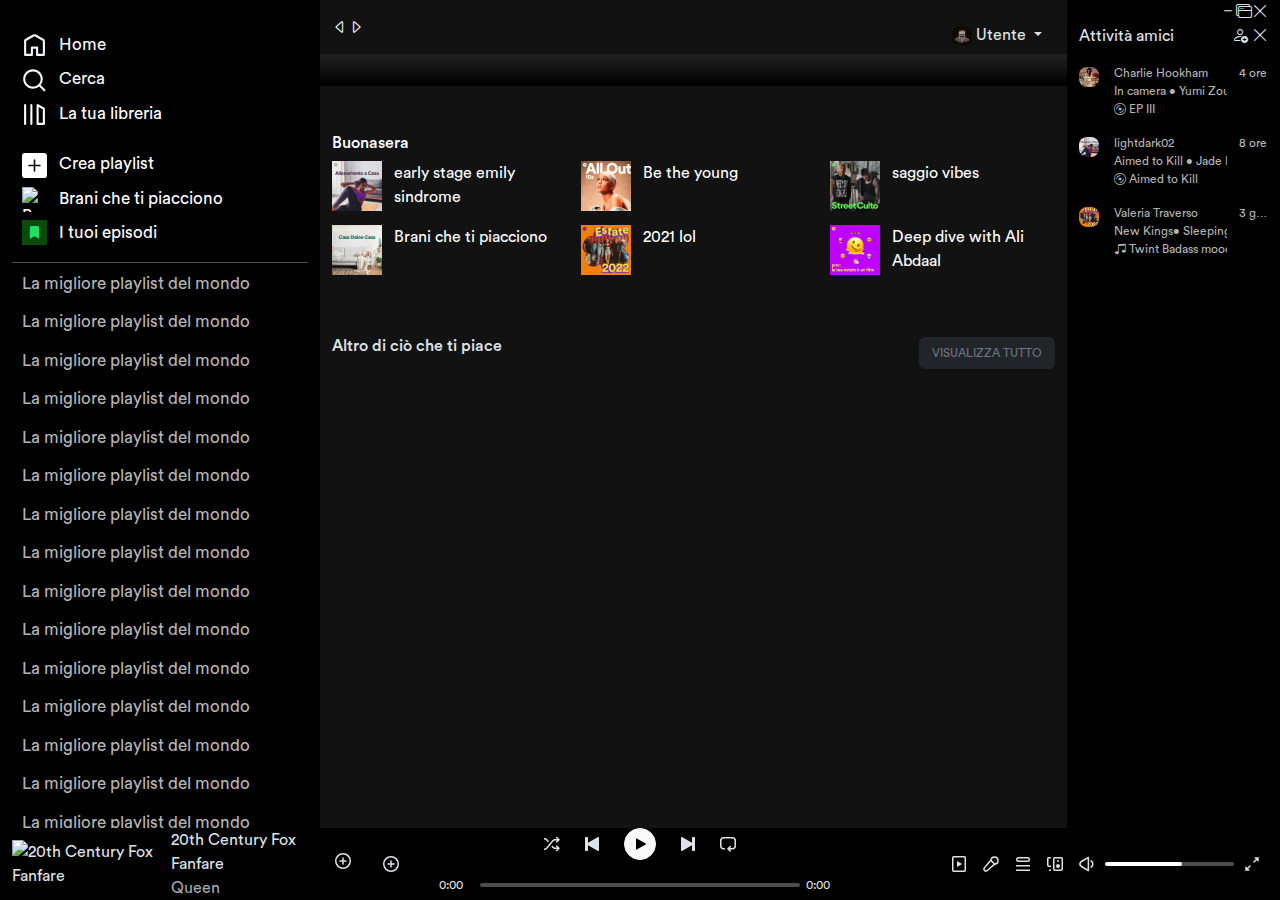
==== commit ee79d69e: "first part restore home" ====
--- a/index.html
+++ b/index.html
@@ -1,203 +1,197 @@
 <!DOCTYPE html>
 <html lang="en">
-  <head>
-    <meta charset="utf-8" />
-    <meta name="viewport" content="width=device-width, initial-scale=1" />
-    <title>Homepage spotify</title>
-    <link
-      href="https://cdn.jsdelivr.net/npm/bootstrap@5.3.2/dist/css/bootstrap.min.css"
-      rel="stylesheet"
-      integrity="sha384-T3c6CoIi6uLrA9TneNEoa7RxnatzjcDSCmG1MXxSR1GAsXEV/Dwwykc2MPK8M2HN"
-      crossorigin="anonymous"
-    />
-    <link
-      rel="stylesheet"
-      href="https://cdn.jsdelivr.net/npm/bootstrap-icons@1.11.3/font/bootstrap-icons.min.css"
-    />
-    <link rel="stylesheet" href="assets/css/circular-font.css" />
-    <link rel="stylesheet" href="assets/scss/main.css" />
-    <link rel="stylesheet" href="assets/scss/homepage.css" />
-  </head>
-  <body data-bs-theme="dark">
-    <main>
-      <div class="container-fluid">
-        <div class="row">
-          <div class="col-3 bg-black d-none d-md-block">
-            <div class="mb-4 mt-4 prime-icone">
-              <div class="mb-2 d-flex align-items-center"></div>
-              <div class="mb-2 d-flex align-items-center">
-                <a href="./index.html" class="text-light text-decoration-none">
-                  <svg
-                    data-encore-id="icon"
-                    role="img"
-                    aria-hidden="true"
-                    class="Svg-sc-ytk21e-0 bneLcE home-icon me-2"
-                    viewBox="0 0 24 24"
-                  >
-                    <path
-                      d="M12.5 3.247a1 1 0 0 0-1 0L4 7.577V20h4.5v-6a1 1 0 0 1 1-1h5a1 1 0 0 1 1 1v6H20V7.577l-7.5-4.33zm-2-1.732a3 3 0 0 1 3 0l7.5 4.33a2 2 0 0 1 1 1.732V21a1 1 0 0 1-1 1h-6.5a1 1 0 0 1-1-1v-6h-3v6a1 1 0 0 1-1 1H3a1 1 0 0 1-1-1V7.577a2 2 0 0 1 1-1.732l7.5-4.33z"
-                    ></path>
-                  </svg>
-                  Home</a
-                >
-              </div>
-              <div class="mb-2 d-flex align-items-center">
-                <a href="./search.html" class="text-light text-decoration-none">
-                  <svg
-                    data-encore-id="icon"
-                    role="img"
-                    aria-hidden="true"
-                    class="Svg-sc-ytk21e-0 bneLcE search-icon me-2"
-                    viewBox="0 0 24 24"
-                  >
-                    <path
-                      d="M10.533 1.279c-5.18 0-9.407 4.14-9.407 9.279s4.226 9.279 9.407 9.279c2.234 0 4.29-.77 5.907-2.058l4.353 4.353a1 1 0 1 0 1.414-1.414l-4.344-4.344a9.157 9.157 0 0 0 2.077-5.816c0-5.14-4.226-9.28-9.407-9.28zm-7.407 9.279c0-4.006 3.302-7.28 7.407-7.28s7.407 3.274 7.407 7.28-3.302 7.279-7.407 7.279-7.407-3.273-7.407-7.28z"
-                    ></path>
-                  </svg>
-                  Cerca</a
-                >
-              </div>
-              <div class="mb-2 d-flex align-items-center">
-                <a href="#" class="text-white text-decoration-none">
-                  <svg
-                    data-encore-id="icon"
-                    role="img"
-                    aria-hidden="true"
-                    viewBox="0 0 24 24"
-                    class="Svg-sc-ytk21e-0 bneLcE me-2"
-                  >
-                    <path
-                      d="M14.5 2.134a1 1 0 0 1 1 0l6 3.464a1 1 0 0 1 .5.866V21a1 1 0 0 1-1 1h-6a1 1 0 0 1-1-1V3a1 1 0 0 1 .5-.866zM16 4.732V20h4V7.041l-4-2.309zM3 22a1 1 0 0 1-1-1V3a1 1 0 0 1 2 0v18a1 1 0 0 1-1 1zm6 0a1 1 0 0 1-1-1V3a1 1 0 0 1 2 0v18a1 1 0 0 1-1 1z"
-                    ></path>
-                  </svg>
-                  La tua libreria</a
-                >
-              </div>
-            </div>
-            <div class="icone2">
-              <div class="mb-2">
-                <a href="#" class="text-white text-decoration-none">
-                  <svg
-                    xmlns="http://www.w3.org/2000/svg"
-                    width="16"
-                    height="16"
-                    fill="currentColor"
-                    class="bi bi-plus-square-fill me-2"
-                    viewBox="0 0 16 16"
-                  >
-                    <path
-                      d="M2 0a2 2 0 0 0-2 2v12a2 2 0 0 0 2 2h12a2 2 0 0 0 2-2V2a2 2 0 0 0-2-2zm6.5 4.5v3h3a.5.5 0 0 1 0 1h-3v3a.5.5 0 0 1-1 0v-3h-3a.5.5 0 0 1 0-1h3v-3a.5.5 0 0 1 1 0"
-                    />
-                  </svg>
-                  Crea playlist</a
-                >
-              </div>
-              <div class="mb-2">
-                <a href="#" class="text-white text-decoration-none">
-                  <img
-                    aria-hidden="true"
-                    draggable="false"
-                    loading="eager"
-                    src="https://misc.scdn.co/liked-songs/liked-songs-64.png"
-                    data-testid="entity-image"
-                    alt="Brani che ti piacciono"
-                    class="me-2 mMx2LUixlnN_Fu45JpFB iJp40IxKg6emF6KYJ414 Yn2Ei5QZn19gria6LjZj brani-like"
-                    srcset="
-                      https://misc.scdn.co/liked-songs/liked-songs-64.png   32w,
-                      https://misc.scdn.co/liked-songs/liked-songs-64.png   64w,
-                      https://misc.scdn.co/liked-songs/liked-songs-300.png 150w,
-                      https://misc.scdn.co/liked-songs/liked-songs-300.png 300w,
-                      https://misc.scdn.co/liked-songs/liked-songs-640.png 320w,
-                      https://misc.scdn.co/liked-songs/liked-songs-640.png 640w
-                    "
-                  />
-                  Brani che ti piacciono</a
-                >
-              </div>
-              <div class="mb-2 pb-3 border-bottom">
-                <a href="#" class="text-white text-decoration-none d-flex">
-                  <button
-                    class="d-flex align-items-center justify-content-center"
-                  >
-                    <svg
-                      xmlns="http://www.w3.org/2000/svg"
-                      width="16"
-                      height="16"
-                      fill="currentColor"
-                      class="bi bi-bookmark-fill"
-                      viewBox="0 0 16 16"
-                    >
-                      <path
-                        d="M2 2v13.5a.5.5 0 0 0 .74.439L8 13.069l5.26 2.87A.5.5 0 0 0 14 15.5V2a2 2 0 0 0-2-2H4a2 2 0 0 0-2 2"
-                      />
-                    </svg>
-                  </button>
-                  I tuoi episodi
-                </a>
-              </div>
-            </div>
-            <div id="to-fill"></div>
-            <div class="playlist overflow-y-auto">
-              <p>La migliore playlist del mondo</p>
-              <p>La migliore playlist del mondo</p>
-              <p>La migliore playlist del mondo</p>
-              <p>La migliore playlist del mondo</p>
-              <p>La migliore playlist del mondo</p>
-              <p>La migliore playlist del mondo</p>
-              <p>La migliore playlist del mondo</p>
-              <p>La migliore playlist del mondo</p>
-              <p>La migliore playlist del mondo</p>
-              <p>La migliore playlist del mondo</p>
-              <p>La migliore playlist del mondo</p>
-              <p>La migliore playlist del mondo</p>
-              <p>La migliore playlist del mondo</p>
-              <p>La migliore playlist del mondo</p>
-              <p>La migliore playlist del mondo</p>
-              <p>La migliore playlist del mondo</p>
-              <p>La migliore playlist del mondo</p>
-              <p>La migliore playlist del mondo</p>
-              <p>La migliore playlist del mondo</p>
-              <p>La migliore playlist del mondo</p>
-            </div>
-          </div>
-          <div class="col-12 col-md-7">
-            <div class="row mt-3">
-              <div class="col d-flex justify-content-between">
-                <div class="d-flex flex-grow-1">
-                  <a class="text-white" href="#"
-                    ><i class="bi bi-caret-left"></i
-                  ></a>
-                  <a class="text-white" href="#"
-                    ><i class="bi bi-caret-right"></i
-                  ></a>
-                </div>
-                <div class="dropdown">
-                  <button
-                    class="btn btn-black dropdown-toggle"
-                    type="button"
-                    data-bs-toggle="dropdown"
-                    aria-expanded="false"
-                  >
-                    <img
-                      src="./assets/imgs/main/image-1.jpg"
-                      alt="avatar"
-                      class="avatar rounded-3"
-                    />
-                    Utente
-                  </button>
-                  <ul class="dropdown-menu">
-                    <li><a class="dropdown-item" href="#">Action</a></li>
-                    <li>
-                      <a class="dropdown-item" href="#">Another action</a>
-                    </li>
-                    <li>
-                      <a class="dropdown-item" href="#">Something else here</a>
-                    </li>
-                  </ul>
-                </div>
-              </div>
-              <div class="annuncio p-3 d-none d-md-flex" id="annuncio">
-                <!-- <div class="col-md-4">
+	<head>
+		<meta charset="utf-8" />
+		<meta name="viewport" content="width=device-width, initial-scale=1" />
+		<title>Homepage spotify</title>
+		<link
+			href="https://cdn.jsdelivr.net/npm/bootstrap@5.3.2/dist/css/bootstrap.min.css"
+			rel="stylesheet"
+			integrity="sha384-T3c6CoIi6uLrA9TneNEoa7RxnatzjcDSCmG1MXxSR1GAsXEV/Dwwykc2MPK8M2HN"
+			crossorigin="anonymous"
+		/>
+		<link
+			rel="stylesheet"
+			href="https://cdn.jsdelivr.net/npm/bootstrap-icons@1.11.3/font/bootstrap-icons.min.css"
+		/>
+		<link rel="stylesheet" href="assets/css/circular-font.css" />
+		<link rel="stylesheet" href="assets/scss/main.css" />
+		<link rel="stylesheet" href="assets/scss/homepage.css" />
+	</head>
+	<body data-bs-theme="dark">
+		<main>
+			<div class="container-fluid">
+				<div class="row">
+					<div class="col-3 bg-black d-none d-md-block">
+						<div class="mb-4 mt-4 prime-icone">
+							<div class="mb-2 d-flex align-items-center"></div>
+							<div class="mb-2 d-flex align-items-center">
+								<a href="./index.html" class="text-light text-decoration-none">
+									<svg
+										data-encore-id="icon"
+										role="img"
+										aria-hidden="true"
+										class="Svg-sc-ytk21e-0 bneLcE home-icon me-2"
+										viewBox="0 0 24 24"
+									>
+										<path
+											d="M12.5 3.247a1 1 0 0 0-1 0L4 7.577V20h4.5v-6a1 1 0 0 1 1-1h5a1 1 0 0 1 1 1v6H20V7.577l-7.5-4.33zm-2-1.732a3 3 0 0 1 3 0l7.5 4.33a2 2 0 0 1 1 1.732V21a1 1 0 0 1-1 1h-6.5a1 1 0 0 1-1-1v-6h-3v6a1 1 0 0 1-1 1H3a1 1 0 0 1-1-1V7.577a2 2 0 0 1 1-1.732l7.5-4.33z"
+										></path>
+									</svg>
+									Home</a
+								>
+							</div>
+							<div class="mb-2 d-flex align-items-center">
+								<a href="./search.html" class="text-light text-decoration-none">
+									<svg
+										data-encore-id="icon"
+										role="img"
+										aria-hidden="true"
+										class="Svg-sc-ytk21e-0 bneLcE search-icon me-2"
+										viewBox="0 0 24 24"
+									>
+										<path
+											d="M10.533 1.279c-5.18 0-9.407 4.14-9.407 9.279s4.226 9.279 9.407 9.279c2.234 0 4.29-.77 5.907-2.058l4.353 4.353a1 1 0 1 0 1.414-1.414l-4.344-4.344a9.157 9.157 0 0 0 2.077-5.816c0-5.14-4.226-9.28-9.407-9.28zm-7.407 9.279c0-4.006 3.302-7.28 7.407-7.28s7.407 3.274 7.407 7.28-3.302 7.279-7.407 7.279-7.407-3.273-7.407-7.28z"
+										></path>
+									</svg>
+									Cerca</a
+								>
+							</div>
+							<div class="mb-2 d-flex align-items-center">
+								<a href="#" class="text-white text-decoration-none">
+									<svg
+										data-encore-id="icon"
+										role="img"
+										aria-hidden="true"
+										viewBox="0 0 24 24"
+										class="Svg-sc-ytk21e-0 bneLcE me-2"
+									>
+										<path
+											d="M14.5 2.134a1 1 0 0 1 1 0l6 3.464a1 1 0 0 1 .5.866V21a1 1 0 0 1-1 1h-6a1 1 0 0 1-1-1V3a1 1 0 0 1 .5-.866zM16 4.732V20h4V7.041l-4-2.309zM3 22a1 1 0 0 1-1-1V3a1 1 0 0 1 2 0v18a1 1 0 0 1-1 1zm6 0a1 1 0 0 1-1-1V3a1 1 0 0 1 2 0v18a1 1 0 0 1-1 1z"
+										></path>
+									</svg>
+									La tua libreria</a
+								>
+							</div>
+						</div>
+						<div class="icone2">
+							<div class="mb-2">
+								<a href="#" class="text-white text-decoration-none">
+									<svg
+										xmlns="http://www.w3.org/2000/svg"
+										width="16"
+										height="16"
+										fill="currentColor"
+										class="bi bi-plus-square-fill me-2"
+										viewBox="0 0 16 16"
+									>
+										<path
+											d="M2 0a2 2 0 0 0-2 2v12a2 2 0 0 0 2 2h12a2 2 0 0 0 2-2V2a2 2 0 0 0-2-2zm6.5 4.5v3h3a.5.5 0 0 1 0 1h-3v3a.5.5 0 0 1-1 0v-3h-3a.5.5 0 0 1 0-1h3v-3a.5.5 0 0 1 1 0"
+										/>
+									</svg>
+									Crea playlist</a
+								>
+							</div>
+							<div class="mb-2">
+								<a href="#" class="text-white text-decoration-none">
+									<img
+										aria-hidden="true"
+										draggable="false"
+										loading="eager"
+										src="https://misc.scdn.co/liked-songs/liked-songs-64.png"
+										data-testid="entity-image"
+										alt="Brani che ti piacciono"
+										class="me-2 mMx2LUixlnN_Fu45JpFB iJp40IxKg6emF6KYJ414 Yn2Ei5QZn19gria6LjZj brani-like"
+										srcset="
+											https://misc.scdn.co/liked-songs/liked-songs-64.png   32w,
+											https://misc.scdn.co/liked-songs/liked-songs-64.png   64w,
+											https://misc.scdn.co/liked-songs/liked-songs-300.png 150w,
+											https://misc.scdn.co/liked-songs/liked-songs-300.png 300w,
+											https://misc.scdn.co/liked-songs/liked-songs-640.png 320w,
+											https://misc.scdn.co/liked-songs/liked-songs-640.png 640w
+										"
+									/>
+									Brani che ti piacciono</a
+								>
+							</div>
+							<div class="mb-2 pb-3 border-bottom">
+								<a href="#" class="text-white text-decoration-none d-flex">
+									<button class="d-flex align-items-center justify-content-center">
+										<svg
+											xmlns="http://www.w3.org/2000/svg"
+											width="16"
+											height="16"
+											fill="currentColor"
+											class="bi bi-bookmark-fill"
+											viewBox="0 0 16 16"
+										>
+											<path
+												d="M2 2v13.5a.5.5 0 0 0 .74.439L8 13.069l5.26 2.87A.5.5 0 0 0 14 15.5V2a2 2 0 0 0-2-2H4a2 2 0 0 0-2 2"
+											/>
+										</svg>
+									</button>
+									I tuoi episodi
+								</a>
+							</div>
+						</div>
+						<div id="to-fill"></div>
+						<div class="playlist overflow-y-auto">
+							<p>La migliore playlist del mondo</p>
+							<p>La migliore playlist del mondo</p>
+							<p>La migliore playlist del mondo</p>
+							<p>La migliore playlist del mondo</p>
+							<p>La migliore playlist del mondo</p>
+							<p>La migliore playlist del mondo</p>
+							<p>La migliore playlist del mondo</p>
+							<p>La migliore playlist del mondo</p>
+							<p>La migliore playlist del mondo</p>
+							<p>La migliore playlist del mondo</p>
+							<p>La migliore playlist del mondo</p>
+							<p>La migliore playlist del mondo</p>
+							<p>La migliore playlist del mondo</p>
+							<p>La migliore playlist del mondo</p>
+							<p>La migliore playlist del mondo</p>
+							<p>La migliore playlist del mondo</p>
+							<p>La migliore playlist del mondo</p>
+							<p>La migliore playlist del mondo</p>
+							<p>La migliore playlist del mondo</p>
+							<p>La migliore playlist del mondo</p>
+						</div>
+					</div>
+					<div class="col-12 col-md-7">
+						<div class="row mt-3">
+							<div class="col d-flex justify-content-between">
+								<div class="d-flex flex-grow-1">
+									<a class="text-white" href="#"><i class="bi bi-caret-left"></i></a>
+									<a class="text-white" href="#"><i class="bi bi-caret-right"></i></a>
+								</div>
+								<div class="dropdown">
+									<button
+										class="btn btn-black dropdown-toggle"
+										type="button"
+										data-bs-toggle="dropdown"
+										aria-expanded="false"
+									>
+										<img
+											src="./assets/imgs/main/image-1.jpg"
+											alt="avatar"
+											class="avatar rounded-3"
+										/>
+										Utente
+									</button>
+									<ul class="dropdown-menu">
+										<li><a class="dropdown-item" href="#">Action</a></li>
+										<li>
+											<a class="dropdown-item" href="#">Another action</a>
+										</li>
+										<li>
+											<a class="dropdown-item" href="#">Something else here</a>
+										</li>
+									</ul>
+								</div>
+							</div>
+							<div class="annuncio p-3 d-none d-md-flex" id="annuncio">
+								<!-- <div class="col-md-4">
                   <img
                     src="./assets/imgs/main/image-12.jpg"
                     alt="copertina album"
@@ -235,102 +229,99 @@
                     X
                   </button>
                 </div> -->
-              </div>
-            </div>
-            <div class="col buonasera mt-5">
-              <h6 class="text-white">Buonasera</h6>
-              <div class="row">
-                <div class="col">
-                  <div class="row">
-                    <div class="col-6 col-md-4">
-                      <div class="row">
-                        <div class="col-3">
-                          <img src="./assets/imgs/main/image-14.jpg" />
-                        </div>
-                        <div class="col-9 early">
-                          <p class="text-white">early stage emily sindrome</p>
-                        </div>
-                      </div>
-                    </div>
+							</div>
+						</div>
+						<div class="col buonasera mt-5">
+							<h6 class="text-white">Buonasera</h6>
+							<div class="row">
+								<div class="col">
+									<div class="row">
+										<div class="col-6 col-md-4">
+											<div class="row">
+												<div class="col-3">
+													<img src="./assets/imgs/main/image-14.jpg" />
+												</div>
+												<div class="col-9 early">
+													<p class="text-white">early stage emily sindrome</p>
+												</div>
+											</div>
+										</div>
 
-                  <div class="col-6 col-md-4">
-                    <div class="row">
-                      <div class="col-3">
-                        <img src="./assets/imgs/search/image-12.jpg" />
-                      </div>
-                      <div class="col-9 early">
-                        <p class="text-white">Be the young</p>
-                      </div>
-                    </div>
-                  </div>
-                  <div class="col-6 col-md-4">
-                    <div class="row">
-                      <div class="col-3">
-                        <img src="./assets/imgs/main/image-19.jpg" />
-                      </div>
-                      <div class="col-9 early">
-                        <p class="text-white">saggio vibes</p>
-                      </div>
-                    </div>
-                  </div>
-                  <div class="col-6 col-md-4">
-                    <div class="row">
-                      <div class="col-3">
-                        <img src="./assets/imgs/main/image-15.jpg" />
-                      </div>
-                      <div class="col-9 early">
-                        <p class="text-white">Brani che ti piacciono</p>
-                      </div>
-                    </div>
-                  </div>
+										<div class="col-6 col-md-4">
+											<div class="row">
+												<div class="col-3">
+													<img src="./assets/imgs/search/image-12.jpg" />
+												</div>
+												<div class="col-9 early">
+													<p class="text-white">Be the young</p>
+												</div>
+											</div>
+										</div>
+										<div class="col-6 col-md-4">
+											<div class="row">
+												<div class="col-3">
+													<img src="./assets/imgs/main/image-19.jpg" />
+												</div>
+												<div class="col-9 early">
+													<p class="text-white">saggio vibes</p>
+												</div>
+											</div>
+										</div>
+										<div class="col-6 col-md-4">
+											<div class="row">
+												<div class="col-3">
+													<img src="./assets/imgs/main/image-15.jpg" />
+												</div>
+												<div class="col-9 early">
+													<p class="text-white">Brani che ti piacciono</p>
+												</div>
+											</div>
+										</div>
 
-                  <div class="col-6 col-md-4">
-                    <div class="row">
-                      <div class="col-3">
-                        <img src="./assets/imgs/main/image-18.jpg" />
-                      </div>
-                      <div class="col-9 early">
-                        <p class="text-white">2021 lol</p>
-                      </div>
-                    </div>
-                  </div>
+										<div class="col-6 col-md-4">
+											<div class="row">
+												<div class="col-3">
+													<img src="./assets/imgs/main/image-18.jpg" />
+												</div>
+												<div class="col-9 early">
+													<p class="text-white">2021 lol</p>
+												</div>
+											</div>
+										</div>
 
-                  <div class="col-6 col-md-4">
-                    <div class="row">
-                      <div class="col-3">
-                        <img src="./assets/imgs/main/image-2.jpg" />
-                      </div>
-                      <div class="col-9 early">
-                        <p class="text-white">Deep dive with Ali Abdaal</p>
-                      </div>
-                    </div>
-                  </div>
-                </div>
-              </div>
-            </div>
-          </div>
-          <div class="col mt-5">
-            <div class="d-flex justify-content-between">
-              <h6>Altro di ciò che ti piace</h6>
-              <!-- <button
+										<div class="col-6 col-md-4">
+											<div class="row">
+												<div class="col-3">
+													<img src="./assets/imgs/main/image-2.jpg" />
+												</div>
+												<div class="col-9 early">
+													<p class="text-white">Deep dive with Ali Abdaal</p>
+												</div>
+											</div>
+										</div>
+									</div>
+								</div>
+							</div>
+						</div>
+						<div class="col mt-5">
+							<div class="d-flex justify-content-between">
+								<h6>Altro di ciò che ti piace</h6>
+								<!-- <button
                   type="button"
                   class="btn btn-dark nascondi text-secondary"
                   onclick="goToAlbumPage()"
                 >
                   VISUALIZZA TUTTO
                 </button> -->
-              <a
-                href="./search.html?q=queen"
-                class="btn btn-dark nascondi text-secondary"
-              >
-                VISUALIZZA TUTTO
-              </a>
-            </div>
-            <div
-              class="row justify-content-center p-1 overflow-y-hidden flex-nowrap flex-lg-wrap"
-              id="album"
-            >
-              <!-- <div class="col-4 col-xl-2 p-1 m-1">
+								<a href="./search.html?q=queen" class="btn btn-dark nascondi text-secondary">
+									VISUALIZZA TUTTO
+								</a>
+							</div>
+							<div
+								class="row justify-content-center p-1 overflow-y-hidden flex-nowrap flex-lg-wrap"
+								id="album"
+							>
+								<!-- <div class="col-4 col-xl-2 p-1 m-1">
                   <div class="card h-100">
                     <img
                       src="./assets/imgs/main/image-9.jpg"
@@ -395,299 +386,234 @@
                     </div>
                   </div>
                 </div> -->
-            </div>
-          </div>
-        </div>
-        <div class="d-none d-lg-block bg-black colonna3">
-			<div
-			  class="d-flex mb-4 me-2 mt-4 ms-2 align-items-center justify-content-between"
-			>
-			  <div>
-				<p class="fw-bold fs-4">Attività amici</p>
-			  </div>
-			  <div>
-				<p>
-				  <svg
-					data-encore-id="icon"
-					role="img"
-					aria-hidden="true"
-					viewBox="0 0 16 16"
-					class="Svg-sc-ytk21e-0 ewCuAY me-2"
-				  >
-					<path
-					  d="M4.765 1.423c-.42.459-.713.992-.903 1.554-.144.421-.264 1.173-.22 1.894.077 1.321.638 2.408 1.399 3.316v.002l.083.098c.611.293 1.16.696 1.621 1.183a2.244 2.244 0 0 0-.426-2.092l-.127-.153-.002-.001c-.612-.73-.997-1.52-1.051-2.442-.032-.54.066-1.097.143-1.323a2.85 2.85 0 0 1 .589-1.022 2.888 2.888 0 0 1 4.258 0c.261.284.456.628.59 1.022.076.226.175.783.143 1.323-.055.921-.44 1.712-1.052 2.442l-.002.001-.127.153a2.25 2.25 0 0 0 .603 3.39l2.209 1.275a3.248 3.248 0 0 1 1.605 2.457h-5.99a5.466 5.466 0 0 1-.594 1.5h8.259l-.184-1.665a4.75 4.75 0 0 0-2.346-3.591l-2.209-1.275a.75.75 0 0 1-.201-1.13l.126-.152h.001c.76-.909 1.32-1.995 1.399-3.316.043-.721-.077-1.473-.22-1.894a4.46 4.46 0 0 0-.644-1.24v-.002h-.002a4.388 4.388 0 0 0-6.728-.312zM2 12.5v-2h1.5v2h2V14h-2v2H2v-2H0v-1.5h2z"
-					></path>
-				  </svg>
-				  <svg
-					data-encore-id="icon"
-					role="img"
-					aria-hidden="true"
-					viewBox="0 0 16 16"
-					class="Svg-sc-ytk21e-0 dYnaPI"
-				  >
-					<path
-					  d="M2.47 2.47a.75.75 0 0 1 1.06 0L8 6.94l4.47-4.47a.75.75 0 1 1 1.06 1.06L9.06 8l4.47 4.47a.75.75 0 1 1-1.06 1.06L8 9.06l-4.47 4.47a.75.75 0 0 1-1.06-1.06L6.94 8 2.47 3.53a.75.75 0 0 1 0-1.06Z"
-					></path>
-				  </svg>
-				</p>
-			  </div>
+							</div>
+						</div>
+					</div>
+					<div class="col-2 d-none d-md-block bg-black">
+						<div class="d-flex justify-content-end">
+							<i class="bi bi-dash"></i>
+							<i class="bi bi-window-stack"></i>
+							<i class="bi bi-x-lg"></i>
+						</div>
+
+						<div class="d-flex justify-content-between">
+							<p>Attività amici</p>
+							<p>
+								<i class="bi bi-person-add"></i>
+								<i class="bi bi-x-lg"></i>
+							</p>
+						</div>
+						<div class="row">
+							<div class="col-2">
+								<img src="./assets/imgs/main/image-16.jpg" class="avatar rounded-3" alt="avatar" />
+							</div>
+							<div class="col-7 nascondi">
+								<p>
+									Charlie Hookham<br />In camera • Yumi Zouma <br /><i class="bi bi-disc"></i>
+									EP III
+								</p>
+							</div>
+							<div class="col-3 nascondi">4 ore</div>
+						</div>
+						<div class="row">
+							<div class="col-2">
+								<img src="./assets/imgs/main/image-14.jpg" class="avatar rounded-3" alt="avatar" />
+							</div>
+							<div class="col-7 nascondi">
+								<p>
+									lightdark02<br />Aimed to Kill • Jade LeMac <br /><i class="bi bi-disc"></i>
+									Aimed to Kill
+								</p>
+							</div>
+							<div class="col-3 nascondi">8 ore</div>
+						</div>
+						<div class="row">
+							<div class="col-2">
+								<img src="./assets/imgs/main/image-18.jpg" class="avatar rounded-3" alt="avatar" />
+							</div>
+							<div class="col-7 nascondi">
+								<p>
+									Valeria Traverso<br />New Kings• Sleeping Wolf<br /><i
+										class="bi bi-music-note-beamed"
+									></i>
+									Twint Badass mood
+								</p>
+							</div>
+							<div class="col-3 nascondi">3 giorni</div>
+						</div>
+					</div>
+				</div>
 			</div>
-			<div class="row ms-1">
-			  <div class="col-2">
-				<img
-				  src="./assets/imgs/main/image-16.jpg"
-				  class="avatar rounded-circle"
-				  alt="avatar"
-				/>
-			  </div>
-			  <div class="col-7 nascondi">
-				<p>
-				  Charlie Hookham<br />In camera • Yumi Zouma <br /><i
-					class="bi bi-disc"
-				  ></i>
-				  EP III
-				</p>
-			  </div>
-			  <div class="col-3 nascondi">4 ore</div>
+		</main>
+		<footer>
+			<div class="container-fluid">
+				<div class="row riproduci">
+					<div class="col-md-4 d-flex align-items-center">
+						<div>
+							<!-- Cover image -->
+							<img id="player-cover-image" src="" alt="" />
+						</div>
+						<div class="mx-2">
+							<p class="m-0" id="player-title"></p>
+							<p class="m-0">
+								<a
+									id="player-artist"
+									href="##"
+									class="text-decoration-underline-hover text-decoration-none text-body-secondary"
+								></a>
+							</p>
+						</div>
+						<div class="m-3">
+							<span class="icon-medium"><i class="si si-plus-circle"></i></span>
+						</div>
+						<div class="m-3">
+							<button class="btn background-transparent border-0 d-flex p-0">
+								<span class="icon-medium"><i class="si si-plus-circle"></i></span>
+							</button>
+						</div>
+					</div>
+					<div class="col-md-4">
+						<div class="audio-icons d-flex align-items-center justify-content-center column-gap-4">
+							<button class="btn background-transparent border-0 d-flex p-0" id="player-shuffle">
+								<span class="icon-medium"><i class="si si-shuffle"></i></span>
+							</button>
+							<button class="btn background-transparent border-0 d-flex p-0" id="player-prev">
+								<span class="icon-medium"><i class="si si-prev"></i></span>
+							</button>
+							<button
+								id="player-play-pause-button"
+								class="btn btn-light p-0 d-flex align-items-center justify-content-center rounded-circle play-pause-button"
+								aria-label="Play"
+								data-testid="control-button-playpause"
+								style="--button-size: 32px"
+							>
+								<span class="icon-medium"><i class="si si-play"></i></span>
+							</button>
+							<button class="btn background-transparent border-0 d-flex p-0" id="player-next">
+								<span class="icon-medium"><i class="si si-next"></i></span>
+							</button>
+							<button class="btn background-transparent border-0 d-flex p-0" id="player-loop">
+								<span class="icon-medium"><i class="si si-loop"></i></span>
+							</button>
+						</div>
+						<audio id="audio-player" class="d-none" controls>
+							<!-- inserire qui l'id del brano corrente -->
+							<source id="audio-source" src="" type="audio/mp3" />
+						</audio>
+						<div id="custom-audio-controls" class="mt-3 d-flex align-items-center column-gap-1">
+							<span id="current-time" class="time">0:00</span>
+
+							<input
+								type="range"
+								id="seek-bar"
+								value="0"
+								min="0"
+								max="0"
+								step="0.000001"
+								class="w-100"
+							/>
+							<span id="duration" class="time">0:00</span>
+						</div>
+					</div>
+					<div class="col-md-4 d-flex flex-row align-items-center justify-content-end">
+						<button
+							class="btn background-transparent border-0 d-flex p-2"
+							data-testid="control-button-npv"
+							data-active="true"
+							aria-pressed="true"
+							aria-label="Vista Stai ascoltando"
+							data-encore-id="buttonTertiary"
+						>
+							<span class="icon-medium"><i class="si si-play-square"></i></span>
+						</button>
+						<button
+							class="btn background-transparent border-0 d-flex p-2"
+							data-testid="lyrics-button"
+							data-active="false"
+							aria-pressed="false"
+							aria-label="Lyrics"
+							data-encore-id="buttonTertiary"
+						>
+							<span class="icon-medium"><i class="si si-microphone"></i></span>
+						</button>
+						<button
+							class="btn background-transparent border-0 d-flex p-2"
+							data-testid="control-button-queue"
+							data-active="false"
+							aria-pressed="false"
+							aria-label="Coda"
+							data-encore-id="buttonTertiary"
+							id="player-quee"
+						>
+							<span class="icon-medium"><i class="si si-quee"></i></span>
+						</button>
+						<button
+							class="btn background-transparent border-0 d-flex p-2"
+							aria-label="Connetti a un dispositivo"
+							aria-expanded="false"
+							id="device-picker-icon-button"
+						>
+							<span class="icon-medium"><i class="si si-devices"></i></span>
+						</button>
+						<div
+							class="d-flex align-items-center"
+							data-testid="volume-bar"
+							dir="ltr"
+							style="--button-size: 32px; --slider-width: 100%"
+						>
+							<button
+								class="btn background-transparent border-0 d-flex p-2"
+								aria-label="Disattiva audio"
+								aria-describedby="volume-icon"
+								data-testid="volume-bar-toggle-mute-button"
+								id="volume-button"
+							>
+								<span class="icon-medium"><i class="si si-volume-medium"></i></span>
+							</button>
+							<div class="d-flex">
+								<div class="d-flex">
+									<label class="hidden-visually d-flex"
+										><input type="range" min="0" max="1" step="0.01" value="0.6" id="volume-input"
+									/></label>
+									<div
+										class="d-flex"
+										data-testid="progress-bar"
+										style="--progress-bar-transform: 100%"
+									>
+										<div class="d-flex" data-testid="progress-bar-background">
+											<div class="d-flex">
+												<div class="d-flex"></div>
+											</div>
+											<div class="d-flex"></div>
+										</div>
+										<div style="width: 100%"></div>
+									</div>
+								</div>
+							</div>
+						</div>
+						<button
+							class="btn background-transparent border-0 d-flex p-2"
+							data-testid="pip-toggle-button"
+							data-active="false"
+							aria-pressed="false"
+							aria-label="Apri mini player"
+							data-encore-id="buttonTertiary"
+						>
+							<span class="icon-medium"><i class="si si-fullscreen"></i></span>
+						</button>
+					</div>
+				</div>
 			</div>
-			<div class="row ms-1">
-			  <div class="col-2">
-				<img
-				  src="./assets/imgs/main/image-14.jpg"
-				  class="avatar rounded-circle"
-				  alt="avatar"
-				/>
-			  </div>
-			  <div class="col-7 nascondi">
-				<p>
-				  lightdark02<br />Aimed to Kill • Jade LeMac <br /><i
-					class="bi bi-disc"
-				  ></i>
-				  Aimed to Kill
-				</p>
-			  </div>
-			  <div class="col-3 nascondi">8 ore</div>
-			</div>
-			<div class="row ms-1">
-			  <div class="col-2">
-				<img
-				  src="./assets/imgs/main/image-18.jpg"
-				  class="avatar rounded-circle"
-				  alt="avatar"
-				/>
-			  </div>
-			  <div class="col-7 nascondi">
-				<p>
-				  Valeria Traverso<br />New Kings• Sleeping Wolf<br /><i
-					class="bi bi-music-note-beamed"
-				  ></i>
-				  Twint Badass mood
-				</p>
-			  </div>
-			  <div class="col-3 nascondi">3 giorni</div>
-			</div>
-		  </div>
-    </div>
-
-    <footer>
-      <div class="container-fluid">
-        <div class="row riproduci">
-          <div class="col-md-4 d-flex align-items-center">
-            <div>
-              <!-- Cover image -->
-              <img id="player-cover-image" src="" alt="" />
-            </div>
-            <div class="mx-2">
-              <p class="m-0" id="player-title"></p>
-              <p class="m-0">
-                <a
-                  id="player-artist"
-                  href="##"
-                  class="text-decoration-underline-hover text-decoration-none text-body-secondary"
-                ></a>
-              </p>
-            </div>
-            <div class="m-3">
-              <span class="icon-medium"><i class="si si-plus-circle"></i></span>
-            </div>
-            <div class="m-3">
-              <button class="btn background-transparent border-0 d-flex p-0">
-                <span class="icon-medium"
-                  ><i class="si si-plus-circle"></i
-                ></span>
-              </button>
-            </div>
-          </div>
-          <div class="col-md-4">
-            <div
-              class="audio-icons d-flex align-items-center justify-content-center column-gap-4"
-            >
-              <button
-                class="btn background-transparent border-0 d-flex p-0"
-                id="player-shuffle"
-              >
-                <span class="icon-medium"><i class="si si-shuffle"></i></span>
-              </button>
-              <button
-                class="btn background-transparent border-0 d-flex p-0"
-                id="player-prev"
-              >
-                <span class="icon-medium"><i class="si si-prev"></i></span>
-              </button>
-              <button
-                id="player-play-pause-button"
-                class="btn btn-light p-0 d-flex align-items-center justify-content-center rounded-circle play-pause-button"
-                aria-label="Play"
-                data-testid="control-button-playpause"
-                style="--button-size: 32px"
-              >
-                <span class="icon-medium"><i class="si si-play"></i></span>
-              </button>
-              <button
-                class="btn background-transparent border-0 d-flex p-0"
-                id="player-next"
-              >
-                <span class="icon-medium"><i class="si si-next"></i></span>
-              </button>
-              <button
-                class="btn background-transparent border-0 d-flex p-0"
-                id="player-loop"
-              >
-                <span class="icon-medium"><i class="si si-loop"></i></span>
-              </button>
-            </div>
-            <audio id="audio-player" class="d-none" controls>
-              <!-- inserire qui l'id del brano corrente -->
-              <source id="audio-source" src="" type="audio/mp3" />
-            </audio>
-            <div
-              id="custom-audio-controls"
-              class="mt-3 d-flex align-items-center column-gap-1"
-            >
-              <span id="current-time" class="time">0:00</span>
-
-              <input
-                type="range"
-                id="seek-bar"
-                value="0"
-                min="0"
-                max="0"
-                step="0.000001"
-                class="w-100"
-              />
-              <span id="duration" class="time">0:00</span>
-            </div>
-          </div>
-          <div
-            class="col-md-4 d-flex flex-row align-items-center justify-content-end"
-          >
-            <button
-              class="btn background-transparent border-0 d-flex p-2"
-              data-testid="control-button-npv"
-              data-active="true"
-              aria-pressed="true"
-              aria-label="Vista Stai ascoltando"
-              data-encore-id="buttonTertiary"
-            >
-              <span class="icon-medium"><i class="si si-play-square"></i></span>
-            </button>
-            <button
-              class="btn background-transparent border-0 d-flex p-2"
-              data-testid="lyrics-button"
-              data-active="false"
-              aria-pressed="false"
-              aria-label="Lyrics"
-              data-encore-id="buttonTertiary"
-            >
-              <span class="icon-medium"><i class="si si-microphone"></i></span>
-            </button>
-            <button
-              class="btn background-transparent border-0 d-flex p-2"
-              data-testid="control-button-queue"
-              data-active="false"
-              aria-pressed="false"
-              aria-label="Coda"
-              data-encore-id="buttonTertiary"
-              id="player-quee"
-            >
-              <span class="icon-medium"><i class="si si-quee"></i></span>
-            </button>
-            <button
-              class="btn background-transparent border-0 d-flex p-2"
-              aria-label="Connetti a un dispositivo"
-              aria-expanded="false"
-              id="device-picker-icon-button"
-            >
-              <span class="icon-medium"><i class="si si-devices"></i></span>
-            </button>
-            <div
-              class="d-flex align-items-center"
-              data-testid="volume-bar"
-              dir="ltr"
-              style="--button-size: 32px; --slider-width: 100%"
-            >
-              <button
-                class="btn background-transparent border-0 d-flex p-2"
-                aria-label="Disattiva audio"
-                aria-describedby="volume-icon"
-                data-testid="volume-bar-toggle-mute-button"
-                id="volume-button"
-              >
-                <span class="icon-medium"
-                  ><i class="si si-volume-medium"></i
-                ></span>
-              </button>
-              <div class="d-flex">
-                <div class="d-flex">
-                  <label class="hidden-visually d-flex"
-                    ><input
-                      type="range"
-                      min="0"
-                      max="1"
-                      step="0.01"
-                      value="0.6"
-                      id="volume-input"
-                  /></label>
-                  <div
-                    class="d-flex"
-                    data-testid="progress-bar"
-                    style="--progress-bar-transform: 100%"
-                  >
-                    <div class="d-flex" data-testid="progress-bar-background">
-                      <div class="d-flex">
-                        <div class="d-flex"></div>
-                      </div>
-                      <div class="d-flex"></div>
-                    </div>
-                    <div style="width: 100%"></div>
-                  </div>
-                </div>
-              </div>
-            </div>
-            <button
-              class="btn background-transparent border-0 d-flex p-2"
-              data-testid="pip-toggle-button"
-              data-active="false"
-              aria-pressed="false"
-              aria-label="Apri mini player"
-              data-encore-id="buttonTertiary"
-            >
-              <span class="icon-medium"><i class="si si-fullscreen"></i></span>
-            </button>
-          </div>
-        </div>
-      </div>
-    </footer>
-    <script src="./script/icons.js"></script>
-    <script
-      src="https://cdn.jsdelivr.net/npm/bootstrap@5.3.2/dist/js/bootstrap.bundle.min.js"
-      integrity="sha384-C6RzsynM9kWDrMNeT87bh95OGNyZPhcTNXj1NW7RuBCsyN/o0jlpcV8Qyq46cDfL"
-      crossorigin="anonymous"
-    ></script>
-    <script src="script/icons.js"></script>
-    <script src="script/tools.js"></script>
-    <script src="script/library.js"></script>
-    <script src="script/player.js"></script>
-    <script src="./script/homepage.js"></script>
-  </body>
+		</footer>
+		<script src="./script/icons.js"></script>
+		<script
+			src="https://cdn.jsdelivr.net/npm/bootstrap@5.3.2/dist/js/bootstrap.bundle.min.js"
+			integrity="sha384-C6RzsynM9kWDrMNeT87bh95OGNyZPhcTNXj1NW7RuBCsyN/o0jlpcV8Qyq46cDfL"
+			crossorigin="anonymous"
+		></script>
+		<script src="script/icons.js"></script>
+		<script src="script/tools.js"></script>
+		<script src="script/player.js"></script>
+		<script src="./script/homepage.js"></script>
+	</body>
 </html>
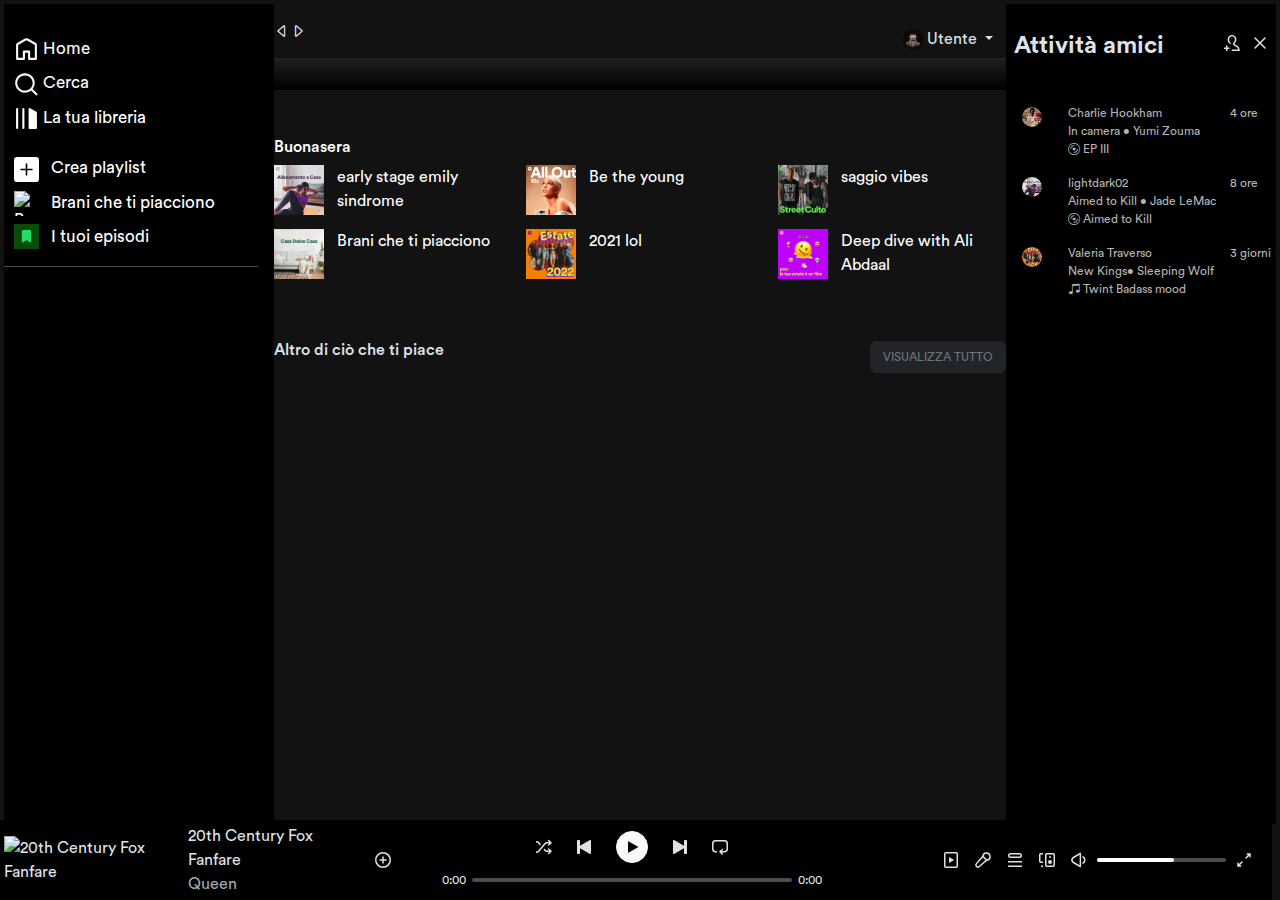
==== commit 7ac3eb7c: "FIXED ALL" ====
--- a/index.html
+++ b/index.html
@@ -1,619 +1,495 @@
 <!DOCTYPE html>
 <html lang="en">
-	<head>
-		<meta charset="utf-8" />
-		<meta name="viewport" content="width=device-width, initial-scale=1" />
-		<title>Homepage spotify</title>
-		<link
-			href="https://cdn.jsdelivr.net/npm/bootstrap@5.3.2/dist/css/bootstrap.min.css"
-			rel="stylesheet"
-			integrity="sha384-T3c6CoIi6uLrA9TneNEoa7RxnatzjcDSCmG1MXxSR1GAsXEV/Dwwykc2MPK8M2HN"
-			crossorigin="anonymous"
-		/>
-		<link
-			rel="stylesheet"
-			href="https://cdn.jsdelivr.net/npm/bootstrap-icons@1.11.3/font/bootstrap-icons.min.css"
-		/>
-		<link rel="stylesheet" href="assets/css/circular-font.css" />
-		<link rel="stylesheet" href="assets/scss/main.css" />
-		<link rel="stylesheet" href="assets/scss/homepage.css" />
-	</head>
-	<body data-bs-theme="dark">
-		<main>
-			<div class="container-fluid">
-				<div class="row">
-					<div class="col-3 bg-black d-none d-md-block">
-						<div class="mb-4 mt-4 prime-icone">
-							<div class="mb-2 d-flex align-items-center"></div>
-							<div class="mb-2 d-flex align-items-center">
-								<a href="./index.html" class="text-light text-decoration-none">
-									<svg
-										data-encore-id="icon"
-										role="img"
-										aria-hidden="true"
-										class="Svg-sc-ytk21e-0 bneLcE home-icon me-2"
-										viewBox="0 0 24 24"
-									>
-										<path
-											d="M12.5 3.247a1 1 0 0 0-1 0L4 7.577V20h4.5v-6a1 1 0 0 1 1-1h5a1 1 0 0 1 1 1v6H20V7.577l-7.5-4.33zm-2-1.732a3 3 0 0 1 3 0l7.5 4.33a2 2 0 0 1 1 1.732V21a1 1 0 0 1-1 1h-6.5a1 1 0 0 1-1-1v-6h-3v6a1 1 0 0 1-1 1H3a1 1 0 0 1-1-1V7.577a2 2 0 0 1 1-1.732l7.5-4.33z"
-										></path>
-									</svg>
-									Home</a
+  <head>
+    <meta charset="utf-8" />
+    <meta name="viewport" content="width=device-width, initial-scale=1" />
+    <title>Homepage spotify</title>
+    <link
+      href="https://cdn.jsdelivr.net/npm/bootstrap@5.3.2/dist/css/bootstrap.min.css"
+      rel="stylesheet"
+      integrity="sha384-T3c6CoIi6uLrA9TneNEoa7RxnatzjcDSCmG1MXxSR1GAsXEV/Dwwykc2MPK8M2HN"
+      crossorigin="anonymous"
+    />
+    <link
+      rel="stylesheet"
+      href="https://cdn.jsdelivr.net/npm/bootstrap-icons@1.11.3/font/bootstrap-icons.min.css"
+    />
+    <link rel="stylesheet" href="assets/css/circular-font.css" />
+    <link rel="stylesheet" href="assets/scss/main.css" />
+    <link rel="stylesheet" href="assets/scss/homepage.css" />
+  </head>
+  <body class="p-1" data-bs-theme="dark">
+    <div class="container-fluid d-flex flex-column p-0">
+			<div class="d-flex main-row">
+        				<div class="bg-black d-none d-lg-block colonna1 pe-3">
+					<div class="mb-4 mt-4 prime-icone">
+						<div class="mb-2 d-flex align-items-center"></div>
+						<div class="mb-2 d-flex align-items-center">
+							<a href="./index.html" class="text-light text-decoration-none">
+								<i class="si si-home"></i>
+								Home</a
+							>
+						</div>
+						<div class="mb-2 d-flex align-items-center">
+							<a href="./search.html" class="text-light text-decoration-none">
+								<i class="si si-search"></i>
+								Cerca</a
+							>
+						</div>
+						<div class="mb-2 d-flex align-items-center">
+							<a href="#" class="text-white text-decoration-none">
+								<i class="si si-library"></i>
+
+								La tua libreria</a
+							>
+						</div>
+					</div>
+					<div class="icone2">
+						<div class="mb-2">
+							<a href="#" class="text-white text-decoration-none">
+								<svg
+									xmlns="http://www.w3.org/2000/svg"
+									width="16"
+									height="16"
+									fill="currentColor"
+									class="bi bi-plus-square-fill me-2"
+									viewBox="0 0 16 16"
 								>
-							</div>
-							<div class="mb-2 d-flex align-items-center">
-								<a href="./search.html" class="text-light text-decoration-none">
-									<svg
-										data-encore-id="icon"
-										role="img"
-										aria-hidden="true"
-										class="Svg-sc-ytk21e-0 bneLcE search-icon me-2"
-										viewBox="0 0 24 24"
-									>
-										<path
-											d="M10.533 1.279c-5.18 0-9.407 4.14-9.407 9.279s4.226 9.279 9.407 9.279c2.234 0 4.29-.77 5.907-2.058l4.353 4.353a1 1 0 1 0 1.414-1.414l-4.344-4.344a9.157 9.157 0 0 0 2.077-5.816c0-5.14-4.226-9.28-9.407-9.28zm-7.407 9.279c0-4.006 3.302-7.28 7.407-7.28s7.407 3.274 7.407 7.28-3.302 7.279-7.407 7.279-7.407-3.273-7.407-7.28z"
-										></path>
-									</svg>
-									Cerca</a
-								>
-							</div>
-							<div class="mb-2 d-flex align-items-center">
-								<a href="#" class="text-white text-decoration-none">
-									<svg
-										data-encore-id="icon"
-										role="img"
-										aria-hidden="true"
-										viewBox="0 0 24 24"
-										class="Svg-sc-ytk21e-0 bneLcE me-2"
-									>
-										<path
-											d="M14.5 2.134a1 1 0 0 1 1 0l6 3.464a1 1 0 0 1 .5.866V21a1 1 0 0 1-1 1h-6a1 1 0 0 1-1-1V3a1 1 0 0 1 .5-.866zM16 4.732V20h4V7.041l-4-2.309zM3 22a1 1 0 0 1-1-1V3a1 1 0 0 1 2 0v18a1 1 0 0 1-1 1zm6 0a1 1 0 0 1-1-1V3a1 1 0 0 1 2 0v18a1 1 0 0 1-1 1z"
-										></path>
-									</svg>
-									La tua libreria</a
-								>
-							</div>
-						</div>
-						<div class="icone2">
-							<div class="mb-2">
-								<a href="#" class="text-white text-decoration-none">
+									<path
+										d="M2 0a2 2 0 0 0-2 2v12a2 2 0 0 0 2 2h12a2 2 0 0 0 2-2V2a2 2 0 0 0-2-2zm6.5 4.5v3h3a.5.5 0 0 1 0 1h-3v3a.5.5 0 0 1-1 0v-3h-3a.5.5 0 0 1 0-1h3v-3a.5.5 0 0 1 1 0"
+									/>
+								</svg>
+								Crea playlist</a
+							>
+						</div>
+						<div class="mb-2">
+							<a href="#" class="text-white text-decoration-none">
+								<img
+									aria-hidden="true"
+									draggable="false"
+									loading="eager"
+									src="https://misc.scdn.co/liked-songs/liked-songs-64.png"
+									data-testid="entity-image"
+									alt="Brani che ti piacciono"
+									class="me-2 mMx2LUixlnN_Fu45JpFB iJp40IxKg6emF6KYJ414 Yn2Ei5QZn19gria6LjZj brani-like"
+									srcset="
+										https://misc.scdn.co/liked-songs/liked-songs-64.png   32w,
+										https://misc.scdn.co/liked-songs/liked-songs-64.png   64w,
+										https://misc.scdn.co/liked-songs/liked-songs-300.png 150w,
+										https://misc.scdn.co/liked-songs/liked-songs-300.png 300w,
+										https://misc.scdn.co/liked-songs/liked-songs-640.png 320w,
+										https://misc.scdn.co/liked-songs/liked-songs-640.png 640w
+									"
+								/>
+								Brani che ti piacciono</a
+							>
+						</div>
+						<div class="mb-2 pb-3 border-bottom">
+							<a href="#" class="text-white text-decoration-none d-flex">
+								<button class="d-flex align-items-center justify-content-center">
 									<svg
 										xmlns="http://www.w3.org/2000/svg"
 										width="16"
 										height="16"
 										fill="currentColor"
-										class="bi bi-plus-square-fill me-2"
+										class="bi bi-bookmark-fill"
 										viewBox="0 0 16 16"
 									>
 										<path
-											d="M2 0a2 2 0 0 0-2 2v12a2 2 0 0 0 2 2h12a2 2 0 0 0 2-2V2a2 2 0 0 0-2-2zm6.5 4.5v3h3a.5.5 0 0 1 0 1h-3v3a.5.5 0 0 1-1 0v-3h-3a.5.5 0 0 1 0-1h3v-3a.5.5 0 0 1 1 0"
+											d="M2 2v13.5a.5.5 0 0 0 .74.439L8 13.069l5.26 2.87A.5.5 0 0 0 14 15.5V2a2 2 0 0 0-2-2H4a2 2 0 0 0-2 2"
 										/>
 									</svg>
-									Crea playlist</a
+								</button>
+								I tuoi episodi
+							</a>
+						</div>
+					</div>
+					<div id="to-fill"></div>
+					<div id="libraryplaylist" class="playlist overflow-y-auto ms-2"></div>
+				</div>
+        <div class="overflow-y-auto w-100 h-100 position-relative">
+          <div class="row mt-3">
+              <div class="col d-flex justify-content-between">
+                <div class="d-flex flex-grow-1">
+                  <a class="text-white" href="#"
+                    ><i class="bi bi-caret-left"></i
+                  ></a>
+                  <a class="text-white" href="#"
+                    ><i class="bi bi-caret-right"></i
+                  ></a>
+                </div>
+                <div class="dropdown">
+                  <button
+                    class="btn btn-black dropdown-toggle"
+                    type="button"
+                    data-bs-toggle="dropdown"
+                    aria-expanded="false"
+                  >
+                    <img
+                      src="./assets/imgs/main/image-1.jpg"
+                      alt="avatar"
+                      class="avatar rounded-3"
+                    />
+                    Utente
+                  </button>
+                  <ul class="dropdown-menu">
+                    <li><a class="dropdown-item" href="#">Action</a></li>
+                    <li>
+                      <a class="dropdown-item" href="#">Another action</a>
+                    </li>
+                    <li>
+                      <a class="dropdown-item" href="#">Something else here</a>
+                    </li>
+                  </ul>
+                </div>
+              </div>
+              <div class="annuncio p-3 d-none d-md-flex" id="annuncio">
+              
+              </div>
+            </div>
+            <div class="col buonasera mt-5">
+              <h6 class="text-white">Buonasera</h6>
+              <div class="row">
+                <div class="col">
+                  <div class="row">
+                    <div class="col-6 col-md-4">
+                      <div class="row">
+                        <div class="col-3">
+                          <img src="./assets/imgs/main/image-14.jpg" />
+                        </div>
+                        <div class="col-9 early">
+                          <p class="text-white">early stage emily sindrome</p>
+                        </div>
+                      </div>
+                    </div>
+
+                    <div class="col-6 col-md-4">
+                      <div class="row">
+                        <div class="col-3">
+                          <img src="./assets/imgs/search/image-12.jpg" />
+                        </div>
+                        <div class="col-9 early">
+                          <p class="text-white">Be the young</p>
+                        </div>
+                      </div>
+                    </div>
+                    <div class="col-6 col-md-4">
+                      <div class="row">
+                        <div class="col-3">
+                          <img src="./assets/imgs/main/image-19.jpg" />
+                        </div>
+                        <div class="col-9 early">
+                          <p class="text-white">saggio vibes</p>
+                        </div>
+                      </div>
+                    </div>
+                    <div class="col-6 col-md-4">
+                      <div class="row">
+                        <div class="col-3">
+                          <img src="./assets/imgs/main/image-15.jpg" />
+                        </div>
+                        <div class="col-9 early">
+                          <p class="text-white">Brani che ti piacciono</p>
+                        </div>
+                      </div>
+                    </div>
+
+                    <div class="col-6 col-md-4">
+                      <div class="row">
+                        <div class="col-3">
+                          <img src="./assets/imgs/main/image-18.jpg" />
+                        </div>
+                        <div class="col-9 early">
+                          <p class="text-white">2021 lol</p>
+                        </div>
+                      </div>
+                    </div>
+
+                    <div class="col-6 col-md-4">
+                      <div class="row">
+                        <div class="col-3">
+                          <img src="./assets/imgs/main/image-2.jpg" />
+                        </div>
+                        <div class="col-9 early">
+                          <p class="text-white">Deep dive with Ali Abdaal</p>
+                        </div>
+                      </div>
+                    </div>
+                  </div>
+                </div>
+              </div>
+            </div>
+            <div class="col mt-5">
+              <div class="d-flex justify-content-between">
+                <h6>Altro di ciò che ti piace</h6>
+               
+                <a
+                  href="./search.html?q=queen"
+                  class="btn btn-dark nascondi text-secondary"
+                >
+                  VISUALIZZA TUTTO
+                </a>
+              </div>
+              <div
+                class="row justify-content-center p-1 overflow-y-hidden flex-nowrap flex-lg-wrap"
+                id="album"
+              >
+               
+              </div>
+            </div>
+        </div>
+        <div class="d-none d-lg-block bg-black colonna3">
+					<div class="d-flex mb-4 me-2 mt-4 ms-2 align-items-center justify-content-between">
+						<div>
+							<p class="fw-bold fs-4">Attività amici</p>
+						</div>
+						<div>
+							<p>
+								<span class="icon-medium me-2">
+									<svg
+										data-encore-id="icon"
+										role="img"
+										aria-hidden="true"
+										viewBox="0 0 16 16"
+										class="Svg-sc-ytk21e-0 ewCuAY">
+										<path
+											d="M4.765 1.423c-.42.459-.713.992-.903 1.554-.144.421-.264 1.173-.22 1.894.077 1.321.638 2.408 1.399 3.316v.002l.083.098c.611.293 1.16.696 1.621 1.183a2.244 2.244 0 0 0-.426-2.092l-.127-.153-.002-.001c-.612-.73-.997-1.52-1.051-2.442-.032-.54.066-1.097.143-1.323a2.85 2.85 0 0 1 .589-1.022 2.888 2.888 0 0 1 4.258 0c.261.284.456.628.59 1.022.076.226.175.783.143 1.323-.055.921-.44 1.712-1.052 2.442l-.002.001-.127.153a2.25 2.25 0 0 0 .603 3.39l2.209 1.275a3.248 3.248 0 0 1 1.605 2.457h-5.99a5.466 5.466 0 0 1-.594 1.5h8.259l-.184-1.665a4.75 4.75 0 0 0-2.346-3.591l-2.209-1.275a.75.75 0 0 1-.201-1.13l.126-.152h.001c.76-.909 1.32-1.995 1.399-3.316.043-.721-.077-1.473-.22-1.894a4.46 4.46 0 0 0-.644-1.24v-.002h-.002a4.388 4.388 0 0 0-6.728-.312zM2 12.5v-2h1.5v2h2V14h-2v2H2v-2H0v-1.5h2z"></path></svg></span>
+								<span class="icon-medium">
+									<svg
+										data-encore-id="icon"
+										role="img"
+										aria-hidden="true"
+										viewBox="0 0 16 16"
+										class="Svg-sc-ytk21e-0 dYnaPI">
+										<path
+											d="M2.47 2.47a.75.75 0 0 1 1.06 0L8 6.94l4.47-4.47a.75.75 0 1 1 1.06 1.06L9.06 8l4.47 4.47a.75.75 0 1 1-1.06 1.06L8 9.06l-4.47 4.47a.75.75 0 0 1-1.06-1.06L6.94 8 2.47 3.53a.75.75 0 0 1 0-1.06Z"
+										></path>
+									</svg>
+								</span>
+							</p>
+						</div>
+					</div>
+					<div class="row ms-1">
+						<div class="col-2">
+							<img
+								src="./assets/imgs/main/image-16.jpg"
+								class="avatar rounded-circle"
+								alt="avatar"
+							/>
+						</div>
+						<div class="col-7 nascondi">
+							<p>
+								Charlie Hookham<br />In camera • Yumi Zouma <br /><i class="bi bi-disc"></i>
+								EP III
+							</p>
+						</div>
+						<div class="col-3 nascondi">4 ore</div>
+					</div>
+					<div class="row ms-1">
+						<div class="col-2">
+							<img
+								src="./assets/imgs/main/image-14.jpg"
+								class="avatar rounded-circle"
+								alt="avatar"
+							/>
+						</div>
+						<div class="col-7 nascondi">
+							<p>
+								lightdark02<br />Aimed to Kill • Jade LeMac <br /><i class="bi bi-disc"></i>
+								Aimed to Kill
+							</p>
+						</div>
+						<div class="col-3 nascondi">8 ore</div>
+					</div>
+					<div class="row ms-1">
+						<div class="col-2">
+							<img
+								src="./assets/imgs/main/image-18.jpg"
+								class="avatar rounded-circle"
+								alt="avatar"
+							/>
+						</div>
+						<div class="col-7 nascondi">
+							<p>
+								Valeria Traverso<br />New Kings• Sleeping Wolf<br /><i
+									class="bi bi-music-note-beamed"
+								></i>
+								Twint Badass mood
+							</p>
+						</div>
+						<div class="col-3 nascondi">3 giorni</div>
+					</div>
+				</div>
+      </div>
+    </div>
+
+    <footer>
+			<div class="row riproduci">
+				<div class="col-md-4 d-flex align-items-center">
+					<div>
+						<!-- Cover image -->
+						<img id="player-cover-image" src="" alt="" />
+					</div>
+					<div class="mx-2">
+						<p class="m-0" id="player-title"></p>
+						<p class="m-0">
+							<a
+								id="player-artist"
+								href="##"
+								class="text-decoration-underline-hover text-decoration-none text-body-secondary"
+							></a>
+						</p>
+					</div>
+					<div class="m-3">
+						<button class="btn background-transparent border-0 d-flex p-0">
+							<span class="icon-medium"><i class="si si-plus-circle"></i></span>
+						</button>
+					</div>
+				</div>
+				<div class="col-md-4 d-flex flex-column row-gap-2 justify-content-center">
+					<div class="audio-icons d-flex align-items-center justify-content-center column-gap-4">
+						<button class="btn background-transparent border-0 d-flex p-0" id="player-shuffle">
+							<span class="icon-medium"><i class="si si-shuffle"></i></span>
+						</button>
+						<button class="btn background-transparent border-0 d-flex p-0" id="player-prev">
+							<span class="icon-medium"><i class="si si-prev"></i></span>
+						</button>
+						<button
+							id="player-play-pause-button"
+							class="btn btn-light p-0 d-flex align-items-center justify-content-center rounded-circle play-pause-button"
+							aria-label="Play"
+							data-testid="control-button-playpause"
+							style="--button-size: 32px"
+							data-action="playPause"
+							data-active-action="true"
+						>
+							<span class="icon-medium"><i class="si si-play"></i></span>
+						</button>
+						<button class="btn background-transparent border-0 d-flex p-0" id="player-next">
+							<span class="icon-medium"><i class="si si-next"></i></span>
+						</button>
+						<button class="btn background-transparent border-0 d-flex p-0" id="player-loop">
+							<span class="icon-medium"><i class="si si-loop"></i></span>
+						</button>
+					</div>
+					<audio id="audio-player" class="d-none" controls>
+						<!-- inserire qui l'id del brano corrente -->
+						<source id="audio-source" src="" type="audio/mp3" />
+					</audio>
+					<div id="custom-audio-controls" class="d-flex align-items-center column-gap-1">
+						<span id="current-time" class="time text-end">0:00</span>
+
+						<input
+							type="range"
+							id="seek-bar"
+							value="0"
+							min="0"
+							max="0"
+							step="0.000001"
+							class="w-100"
+						/>
+						<span id="duration" class="time">0:00</span>
+					</div>
+				</div>
+				<div class="col-md-4 d-flex flex-row align-items-center justify-content-end">
+					<button
+						class="btn background-transparent border-0 d-flex p-2"
+						data-testid="control-button-npv"
+						data-active="true"
+						aria-pressed="true"
+						aria-label="Vista Stai ascoltando"
+						data-encore-id="buttonTertiary"
+					>
+						<span class="icon-medium"><i class="si si-play-square"></i></span>
+					</button>
+					<button
+						class="btn background-transparent border-0 d-flex p-2"
+						data-testid="lyrics-button"
+						data-active="false"
+						aria-pressed="false"
+						aria-label="Lyrics"
+						data-encore-id="buttonTertiary"
+					>
+						<span class="icon-medium"><i class="si si-microphone"></i></span>
+					</button>
+					<button
+						class="btn background-transparent border-0 d-flex p-2"
+						data-testid="control-button-queue"
+						data-active="false"
+						aria-pressed="false"
+						aria-label="Coda"
+						data-encore-id="buttonTertiary"
+						id="player-quee"
+					>
+						<span class="icon-medium"><i class="si si-quee"></i></span>
+					</button>
+					<button
+						class="btn background-transparent border-0 d-flex p-2"
+						aria-label="Connetti a un dispositivo"
+						aria-expanded="false"
+						id="device-picker-icon-button"
+					>
+						<span class="icon-medium"><i class="si si-devices"></i></span>
+					</button>
+					<div
+						class="d-flex align-items-center"
+						data-testid="volume-bar"
+						dir="ltr"
+						style="--button-size: 32px; --slider-width: 100%"
+					>
+						<button
+							class="btn background-transparent border-0 d-flex p-2"
+							aria-label="Disattiva audio"
+							aria-describedby="volume-icon"
+							data-testid="volume-bar-toggle-mute-button"
+							id="volume-button"
+						>
+							<span class="icon-medium"><i class="si si-volume-medium"></i></span>
+						</button>
+						<div class="d-flex">
+							<div class="d-flex">
+								<label class="hidden-visually d-flex"
+									><input type="range" min="0" max="1" step="0.01" value="0.6" id="volume-input"
+								/></label>
+								<div
+									class="d-flex"
+									data-testid="progress-bar"
+									style="--progress-bar-transform: 100%"
 								>
-							</div>
-							<div class="mb-2">
-								<a href="#" class="text-white text-decoration-none">
-									<img
-										aria-hidden="true"
-										draggable="false"
-										loading="eager"
-										src="https://misc.scdn.co/liked-songs/liked-songs-64.png"
-										data-testid="entity-image"
-										alt="Brani che ti piacciono"
-										class="me-2 mMx2LUixlnN_Fu45JpFB iJp40IxKg6emF6KYJ414 Yn2Ei5QZn19gria6LjZj brani-like"
-										srcset="
-											https://misc.scdn.co/liked-songs/liked-songs-64.png   32w,
-											https://misc.scdn.co/liked-songs/liked-songs-64.png   64w,
-											https://misc.scdn.co/liked-songs/liked-songs-300.png 150w,
-											https://misc.scdn.co/liked-songs/liked-songs-300.png 300w,
-											https://misc.scdn.co/liked-songs/liked-songs-640.png 320w,
-											https://misc.scdn.co/liked-songs/liked-songs-640.png 640w
-										"
-									/>
-									Brani che ti piacciono</a
-								>
-							</div>
-							<div class="mb-2 pb-3 border-bottom">
-								<a href="#" class="text-white text-decoration-none d-flex">
-									<button class="d-flex align-items-center justify-content-center">
-										<svg
-											xmlns="http://www.w3.org/2000/svg"
-											width="16"
-											height="16"
-											fill="currentColor"
-											class="bi bi-bookmark-fill"
-											viewBox="0 0 16 16"
-										>
-											<path
-												d="M2 2v13.5a.5.5 0 0 0 .74.439L8 13.069l5.26 2.87A.5.5 0 0 0 14 15.5V2a2 2 0 0 0-2-2H4a2 2 0 0 0-2 2"
-											/>
-										</svg>
-									</button>
-									I tuoi episodi
-								</a>
-							</div>
-						</div>
-						<div id="to-fill"></div>
-						<div class="playlist overflow-y-auto">
-							<p>La migliore playlist del mondo</p>
-							<p>La migliore playlist del mondo</p>
-							<p>La migliore playlist del mondo</p>
-							<p>La migliore playlist del mondo</p>
-							<p>La migliore playlist del mondo</p>
-							<p>La migliore playlist del mondo</p>
-							<p>La migliore playlist del mondo</p>
-							<p>La migliore playlist del mondo</p>
-							<p>La migliore playlist del mondo</p>
-							<p>La migliore playlist del mondo</p>
-							<p>La migliore playlist del mondo</p>
-							<p>La migliore playlist del mondo</p>
-							<p>La migliore playlist del mondo</p>
-							<p>La migliore playlist del mondo</p>
-							<p>La migliore playlist del mondo</p>
-							<p>La migliore playlist del mondo</p>
-							<p>La migliore playlist del mondo</p>
-							<p>La migliore playlist del mondo</p>
-							<p>La migliore playlist del mondo</p>
-							<p>La migliore playlist del mondo</p>
-						</div>
-					</div>
-					<div class="col-12 col-md-7">
-						<div class="row mt-3">
-							<div class="col d-flex justify-content-between">
-								<div class="d-flex flex-grow-1">
-									<a class="text-white" href="#"><i class="bi bi-caret-left"></i></a>
-									<a class="text-white" href="#"><i class="bi bi-caret-right"></i></a>
-								</div>
-								<div class="dropdown">
-									<button
-										class="btn btn-black dropdown-toggle"
-										type="button"
-										data-bs-toggle="dropdown"
-										aria-expanded="false"
-									>
-										<img
-											src="./assets/imgs/main/image-1.jpg"
-											alt="avatar"
-											class="avatar rounded-3"
-										/>
-										Utente
-									</button>
-									<ul class="dropdown-menu">
-										<li><a class="dropdown-item" href="#">Action</a></li>
-										<li>
-											<a class="dropdown-item" href="#">Another action</a>
-										</li>
-										<li>
-											<a class="dropdown-item" href="#">Something else here</a>
-										</li>
-									</ul>
+									<div class="d-flex" data-testid="progress-bar-background">
+										<div class="d-flex">
+											<div class="d-flex"></div>
+										</div>
+										<div class="d-flex"></div>
+									</div>
+									<div style="width: 100%"></div>
 								</div>
 							</div>
-							<div class="annuncio p-3 d-none d-md-flex" id="annuncio">
-								<!-- <div class="col-md-4">
-                  <img
-                    src="./assets/imgs/main/image-12.jpg"
-                    alt="copertina album"
-                    class="copertina img-fluid"
-                  />
-                </div>
-                <div class="col-md-7 ms-2">
-                  <h6>ALBUM</h6>
-                  <h2>VIOLA (Feat. Salmo)</h2>
-                  <p>Fedez, Salmo</p>
-                  <p>Ascolta il nuovo singolo di Fedez e Salmo!</p>
-                  <button
-                    type="button"
-                    class="btn btn-success roundel px-4 text-black"
-                    id="play-button"
-                  >
-                    Play
-                  </button>
-                  <button
-                    type="button"
-                    class="btn btn-black border border-white roundel px-4 mx-1"
-                  >
-                    Salva
-                  </button>
-                  <a href="#" class="text-white mx-3">
-                    <i class="bi bi-three-dots"></i
-                  ></a>
-                </div>
-                <div class="col-1">
-                  <button
-                    type="button"
-                    class="btn btn-dark nascondi text-secondary w-100"
-                    onclick="hideAnnouncement()"
-                  >
-                    X
-                  </button>
-                </div> -->
-							</div>
-						</div>
-						<div class="col buonasera mt-5">
-							<h6 class="text-white">Buonasera</h6>
-							<div class="row">
-								<div class="col">
-									<div class="row">
-										<div class="col-6 col-md-4">
-											<div class="row">
-												<div class="col-3">
-													<img src="./assets/imgs/main/image-14.jpg" />
-												</div>
-												<div class="col-9 early">
-													<p class="text-white">early stage emily sindrome</p>
-												</div>
-											</div>
-										</div>
-
-										<div class="col-6 col-md-4">
-											<div class="row">
-												<div class="col-3">
-													<img src="./assets/imgs/search/image-12.jpg" />
-												</div>
-												<div class="col-9 early">
-													<p class="text-white">Be the young</p>
-												</div>
-											</div>
-										</div>
-										<div class="col-6 col-md-4">
-											<div class="row">
-												<div class="col-3">
-													<img src="./assets/imgs/main/image-19.jpg" />
-												</div>
-												<div class="col-9 early">
-													<p class="text-white">saggio vibes</p>
-												</div>
-											</div>
-										</div>
-										<div class="col-6 col-md-4">
-											<div class="row">
-												<div class="col-3">
-													<img src="./assets/imgs/main/image-15.jpg" />
-												</div>
-												<div class="col-9 early">
-													<p class="text-white">Brani che ti piacciono</p>
-												</div>
-											</div>
-										</div>
-
-										<div class="col-6 col-md-4">
-											<div class="row">
-												<div class="col-3">
-													<img src="./assets/imgs/main/image-18.jpg" />
-												</div>
-												<div class="col-9 early">
-													<p class="text-white">2021 lol</p>
-												</div>
-											</div>
-										</div>
-
-										<div class="col-6 col-md-4">
-											<div class="row">
-												<div class="col-3">
-													<img src="./assets/imgs/main/image-2.jpg" />
-												</div>
-												<div class="col-9 early">
-													<p class="text-white">Deep dive with Ali Abdaal</p>
-												</div>
-											</div>
-										</div>
-									</div>
-								</div>
-							</div>
-						</div>
-						<div class="col mt-5">
-							<div class="d-flex justify-content-between">
-								<h6>Altro di ciò che ti piace</h6>
-								<!-- <button
-                  type="button"
-                  class="btn btn-dark nascondi text-secondary"
-                  onclick="goToAlbumPage()"
-                >
-                  VISUALIZZA TUTTO
-                </button> -->
-								<a href="./search.html?q=queen" class="btn btn-dark nascondi text-secondary">
-									VISUALIZZA TUTTO
-								</a>
-							</div>
-							<div
-								class="row justify-content-center p-1 overflow-y-hidden flex-nowrap flex-lg-wrap"
-								id="album"
-							>
-								<!-- <div class="col-4 col-xl-2 p-1 m-1">
-                  <div class="card h-100">
-                    <img
-                      src="./assets/imgs/main/image-9.jpg"
-                      class="card-img-top"
-                      alt="music"
-                    />
-                    <div class="card-body">
-                      <h5 class="card-title">Hot hits Italia</h5>
-                      <p class="card-text">La playlist più calda del momento</p>
-                    </div>
-                  </div>
-                </div>
-                <div class="col-4 col-xl-2 p-1 m-1">
-                  <div class="card h-100">
-                    <img
-                      src="./assets/imgs/main/image-8.jpg"
-                      class="card-img-top"
-                      alt="music"
-                    />
-                    <div class="card-body">
-                      <h5 class="card-title">big on the internet</h5>
-                      <p class="card-text">iykyk</p>
-                    </div>
-                  </div>
-                </div>
-                <div class="col-4 col-xl-2 p-1 m-1">
-                  <div class="card h-100">
-                    <img
-                      src="./assets/imgs/main/image-6.jpg"
-                      class="card-img-top"
-                      alt="music"
-                    />
-                    <div class="card-body">
-                      <h5 class="card-title">Pop rising</h5>
-                      <p class="card-text">The hits of tomorrow are on</p>
-                    </div>
-                  </div>
-                </div>
-                <div class="col-4 col-xl-2 p-1 m-1">
-                  <div class="card h-100">
-                    <img
-                      src="./assets/imgs/main/image-7.jpg"
-                      class="card-img-top"
-                      alt="music"
-                    />
-                    <div class="card-body">
-                      <h5 class="card-title">Canzoni Tristi</h5>
-                      <p class="card-text">It's ok not to be ok :'(</p>
-                    </div>
-                  </div>
-                </div>
-                <div class="col-4 col-xl-2 p-1 m-1">
-                  <div class="card h-100">
-                    <img
-                      src="./assets/imgs/main/image-11.jpg"
-                      class="card-img-top"
-                      alt="music"
-                    />
-                    <div class="card-body">
-                      <h5 class="card-title">In tendenza</h5>
-                      <p class="card-text">Viral & Trending: le canzoni</p>
-                    </div>
-                  </div>
-                </div> -->
-							</div>
-						</div>
-					</div>
-					<div class="col-2 d-none d-md-block bg-black">
-						<div class="d-flex justify-content-end">
-							<i class="bi bi-dash"></i>
-							<i class="bi bi-window-stack"></i>
-							<i class="bi bi-x-lg"></i>
-						</div>
-
-						<div class="d-flex justify-content-between">
-							<p>Attività amici</p>
-							<p>
-								<i class="bi bi-person-add"></i>
-								<i class="bi bi-x-lg"></i>
-							</p>
-						</div>
-						<div class="row">
-							<div class="col-2">
-								<img src="./assets/imgs/main/image-16.jpg" class="avatar rounded-3" alt="avatar" />
-							</div>
-							<div class="col-7 nascondi">
-								<p>
-									Charlie Hookham<br />In camera • Yumi Zouma <br /><i class="bi bi-disc"></i>
-									EP III
-								</p>
-							</div>
-							<div class="col-3 nascondi">4 ore</div>
-						</div>
-						<div class="row">
-							<div class="col-2">
-								<img src="./assets/imgs/main/image-14.jpg" class="avatar rounded-3" alt="avatar" />
-							</div>
-							<div class="col-7 nascondi">
-								<p>
-									lightdark02<br />Aimed to Kill • Jade LeMac <br /><i class="bi bi-disc"></i>
-									Aimed to Kill
-								</p>
-							</div>
-							<div class="col-3 nascondi">8 ore</div>
-						</div>
-						<div class="row">
-							<div class="col-2">
-								<img src="./assets/imgs/main/image-18.jpg" class="avatar rounded-3" alt="avatar" />
-							</div>
-							<div class="col-7 nascondi">
-								<p>
-									Valeria Traverso<br />New Kings• Sleeping Wolf<br /><i
-										class="bi bi-music-note-beamed"
-									></i>
-									Twint Badass mood
-								</p>
-							</div>
-							<div class="col-3 nascondi">3 giorni</div>
-						</div>
-					</div>
-				</div>
-			</div>
-		</main>
-		<footer>
-			<div class="container-fluid">
-				<div class="row riproduci">
-					<div class="col-md-4 d-flex align-items-center">
-						<div>
-							<!-- Cover image -->
-							<img id="player-cover-image" src="" alt="" />
-						</div>
-						<div class="mx-2">
-							<p class="m-0" id="player-title"></p>
-							<p class="m-0">
-								<a
-									id="player-artist"
-									href="##"
-									class="text-decoration-underline-hover text-decoration-none text-body-secondary"
-								></a>
-							</p>
-						</div>
-						<div class="m-3">
-							<span class="icon-medium"><i class="si si-plus-circle"></i></span>
-						</div>
-						<div class="m-3">
-							<button class="btn background-transparent border-0 d-flex p-0">
-								<span class="icon-medium"><i class="si si-plus-circle"></i></span>
-							</button>
-						</div>
-					</div>
-					<div class="col-md-4">
-						<div class="audio-icons d-flex align-items-center justify-content-center column-gap-4">
-							<button class="btn background-transparent border-0 d-flex p-0" id="player-shuffle">
-								<span class="icon-medium"><i class="si si-shuffle"></i></span>
-							</button>
-							<button class="btn background-transparent border-0 d-flex p-0" id="player-prev">
-								<span class="icon-medium"><i class="si si-prev"></i></span>
-							</button>
-							<button
-								id="player-play-pause-button"
-								class="btn btn-light p-0 d-flex align-items-center justify-content-center rounded-circle play-pause-button"
-								aria-label="Play"
-								data-testid="control-button-playpause"
-								style="--button-size: 32px"
-							>
-								<span class="icon-medium"><i class="si si-play"></i></span>
-							</button>
-							<button class="btn background-transparent border-0 d-flex p-0" id="player-next">
-								<span class="icon-medium"><i class="si si-next"></i></span>
-							</button>
-							<button class="btn background-transparent border-0 d-flex p-0" id="player-loop">
-								<span class="icon-medium"><i class="si si-loop"></i></span>
-							</button>
-						</div>
-						<audio id="audio-player" class="d-none" controls>
-							<!-- inserire qui l'id del brano corrente -->
-							<source id="audio-source" src="" type="audio/mp3" />
-						</audio>
-						<div id="custom-audio-controls" class="mt-3 d-flex align-items-center column-gap-1">
-							<span id="current-time" class="time">0:00</span>
-
-							<input
-								type="range"
-								id="seek-bar"
-								value="0"
-								min="0"
-								max="0"
-								step="0.000001"
-								class="w-100"
-							/>
-							<span id="duration" class="time">0:00</span>
-						</div>
-					</div>
-					<div class="col-md-4 d-flex flex-row align-items-center justify-content-end">
-						<button
-							class="btn background-transparent border-0 d-flex p-2"
-							data-testid="control-button-npv"
-							data-active="true"
-							aria-pressed="true"
-							aria-label="Vista Stai ascoltando"
-							data-encore-id="buttonTertiary"
-						>
-							<span class="icon-medium"><i class="si si-play-square"></i></span>
-						</button>
-						<button
-							class="btn background-transparent border-0 d-flex p-2"
-							data-testid="lyrics-button"
-							data-active="false"
-							aria-pressed="false"
-							aria-label="Lyrics"
-							data-encore-id="buttonTertiary"
-						>
-							<span class="icon-medium"><i class="si si-microphone"></i></span>
-						</button>
-						<button
-							class="btn background-transparent border-0 d-flex p-2"
-							data-testid="control-button-queue"
-							data-active="false"
-							aria-pressed="false"
-							aria-label="Coda"
-							data-encore-id="buttonTertiary"
-							id="player-quee"
-						>
-							<span class="icon-medium"><i class="si si-quee"></i></span>
-						</button>
-						<button
-							class="btn background-transparent border-0 d-flex p-2"
-							aria-label="Connetti a un dispositivo"
-							aria-expanded="false"
-							id="device-picker-icon-button"
-						>
-							<span class="icon-medium"><i class="si si-devices"></i></span>
-						</button>
-						<div
-							class="d-flex align-items-center"
-							data-testid="volume-bar"
-							dir="ltr"
-							style="--button-size: 32px; --slider-width: 100%"
-						>
-							<button
-								class="btn background-transparent border-0 d-flex p-2"
-								aria-label="Disattiva audio"
-								aria-describedby="volume-icon"
-								data-testid="volume-bar-toggle-mute-button"
-								id="volume-button"
-							>
-								<span class="icon-medium"><i class="si si-volume-medium"></i></span>
-							</button>
-							<div class="d-flex">
-								<div class="d-flex">
-									<label class="hidden-visually d-flex"
-										><input type="range" min="0" max="1" step="0.01" value="0.6" id="volume-input"
-									/></label>
-									<div
-										class="d-flex"
-										data-testid="progress-bar"
-										style="--progress-bar-transform: 100%"
-									>
-										<div class="d-flex" data-testid="progress-bar-background">
-											<div class="d-flex">
-												<div class="d-flex"></div>
-											</div>
-											<div class="d-flex"></div>
-										</div>
-										<div style="width: 100%"></div>
-									</div>
-								</div>
-							</div>
-						</div>
-						<button
-							class="btn background-transparent border-0 d-flex p-2"
-							data-testid="pip-toggle-button"
-							data-active="false"
-							aria-pressed="false"
-							aria-label="Apri mini player"
-							data-encore-id="buttonTertiary"
-						>
-							<span class="icon-medium"><i class="si si-fullscreen"></i></span>
-						</button>
-					</div>
+						</div>
+					</div>
+					<button
+						class="btn background-transparent border-0 d-flex p-2"
+						data-testid="pip-toggle-button"
+						data-active="false"
+						aria-pressed="false"
+						aria-label="Apri mini player"
+						data-encore-id="buttonTertiary"
+					>
+						<span class="icon-medium"><i class="si si-fullscreen"></i></span>
+					</button>
 				</div>
 			</div>
 		</footer>
-		<script src="./script/icons.js"></script>
-		<script
-			src="https://cdn.jsdelivr.net/npm/bootstrap@5.3.2/dist/js/bootstrap.bundle.min.js"
-			integrity="sha384-C6RzsynM9kWDrMNeT87bh95OGNyZPhcTNXj1NW7RuBCsyN/o0jlpcV8Qyq46cDfL"
-			crossorigin="anonymous"
-		></script>
-		<script src="script/icons.js"></script>
-		<script src="script/tools.js"></script>
-		<script src="script/player.js"></script>
-		<script src="./script/homepage.js"></script>
-	</body>
+    <script src="./script/icons.js"></script>
+    <script
+      src="https://cdn.jsdelivr.net/npm/bootstrap@5.3.2/dist/js/bootstrap.bundle.min.js"
+      integrity="sha384-C6RzsynM9kWDrMNeT87bh95OGNyZPhcTNXj1NW7RuBCsyN/o0jlpcV8Qyq46cDfL"
+      crossorigin="anonymous"
+    ></script>
+    <script src="script/icons.js"></script>
+    <script src="script/tools.js"></script>
+    <script src="script/library.js"></script>
+    <script src="script/player.js"></script>
+    <script src="./script/homepage.js"></script>
+  </body>
 </html>
--- a/assets/scss/homepage.css
+++ b/assets/scss/homepage.css
@@ -16,6 +16,7 @@
 }
 
 .annuncio {
+  background: -webkit-gradient(linear, left top, left bottom, from(#212121), to(#000000));
   background: linear-gradient(to bottom, #212121, #000000);
 }
 
@@ -48,12 +49,15 @@
 }
 
 audio::-webkit-media-controls-panel {
+  display: -webkit-box;
   display: flex;
-  justify-content: space-between;
+  -webkit-box-pack: justify;
+          justify-content: space-between;
 }
 
 audio::-webkit-media-controls-current-time-display,
 audio::-webkit-media-controls-time-remaining-display {
+  display: -webkit-box !important;
   display: flex !important;
 }
 
